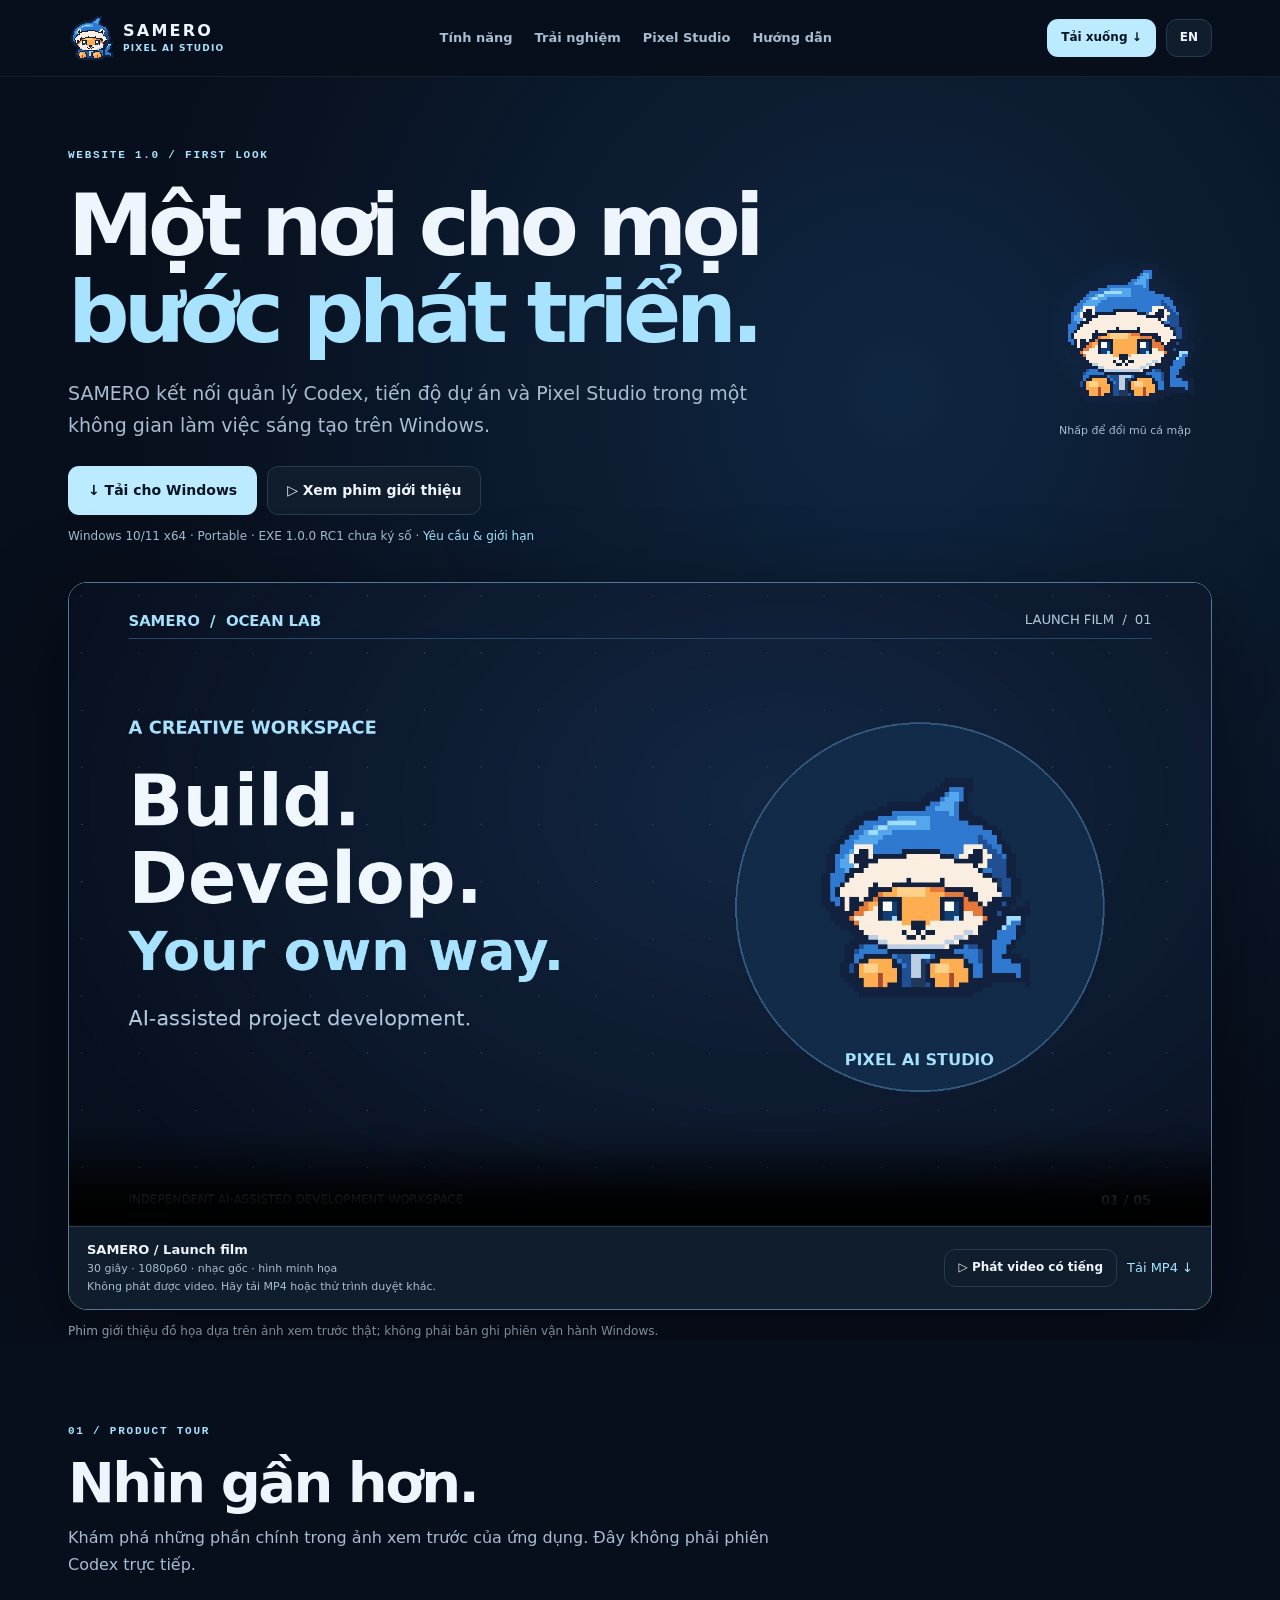
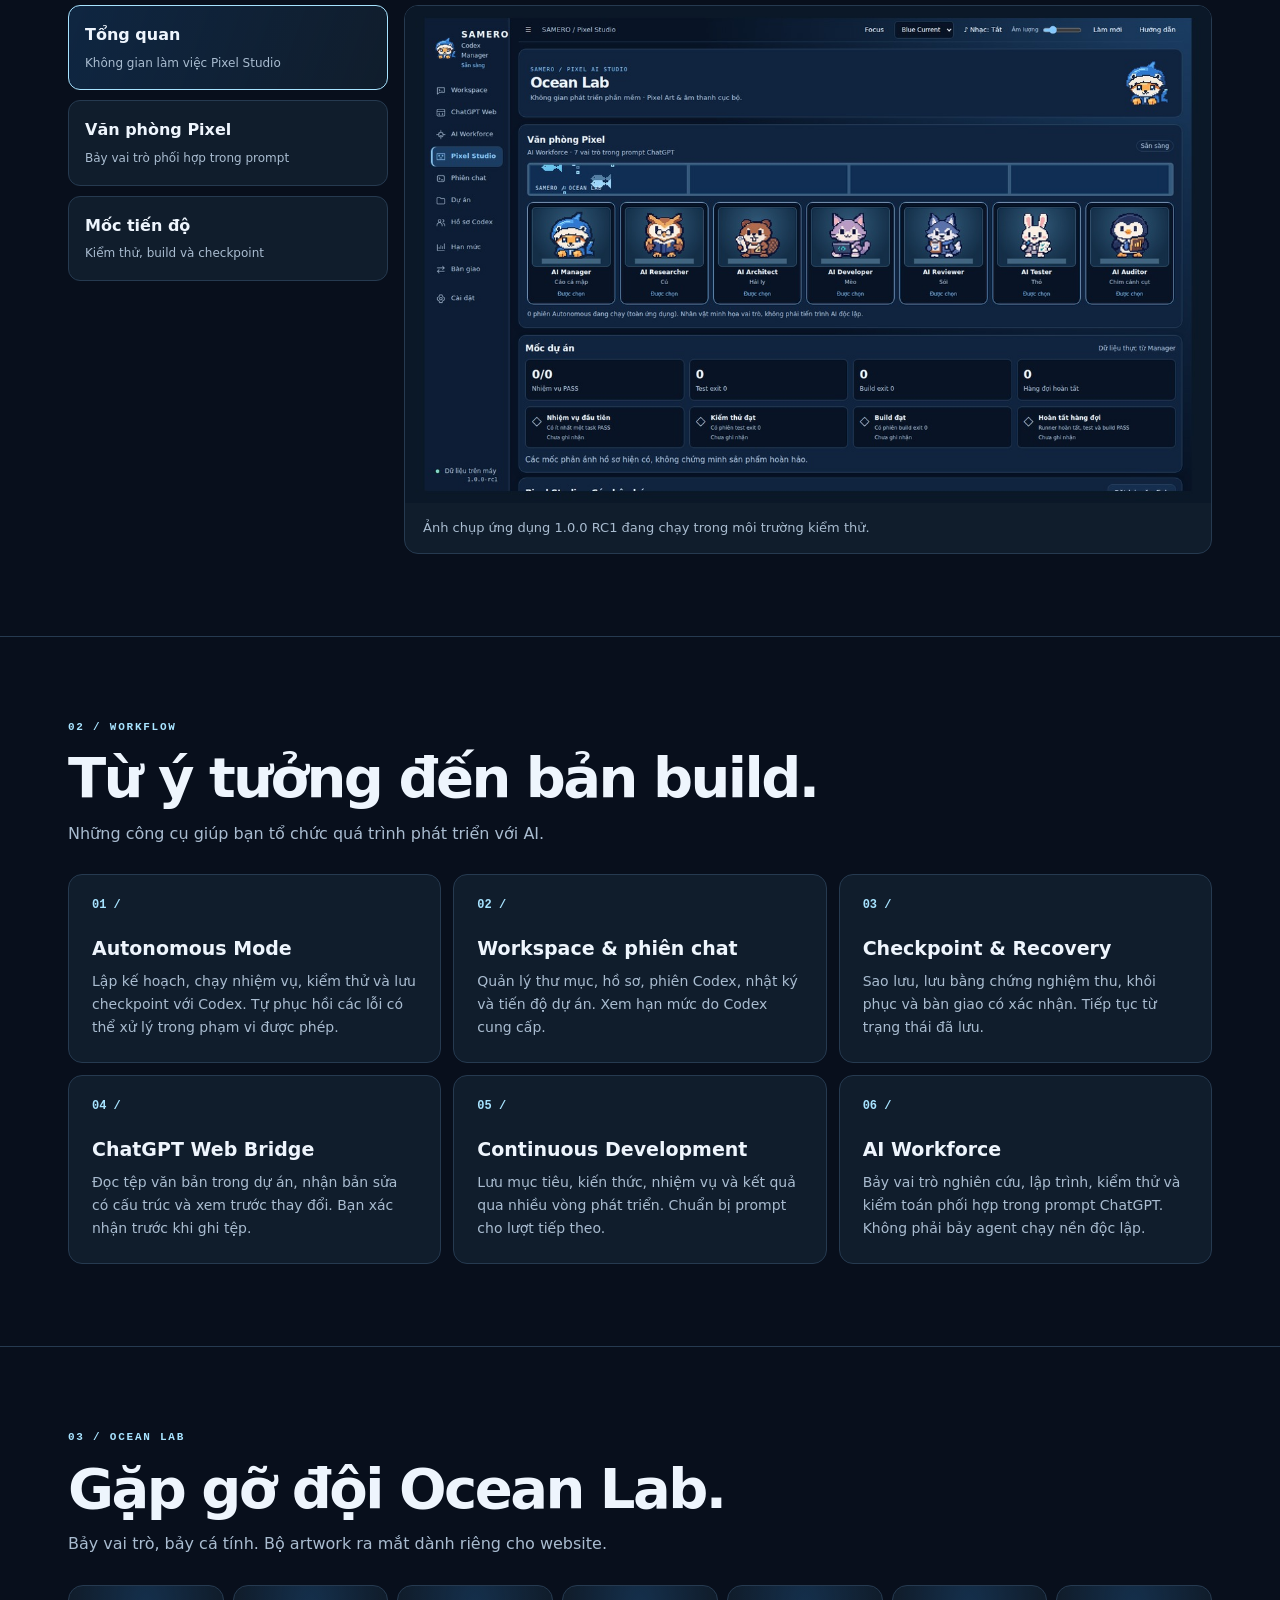
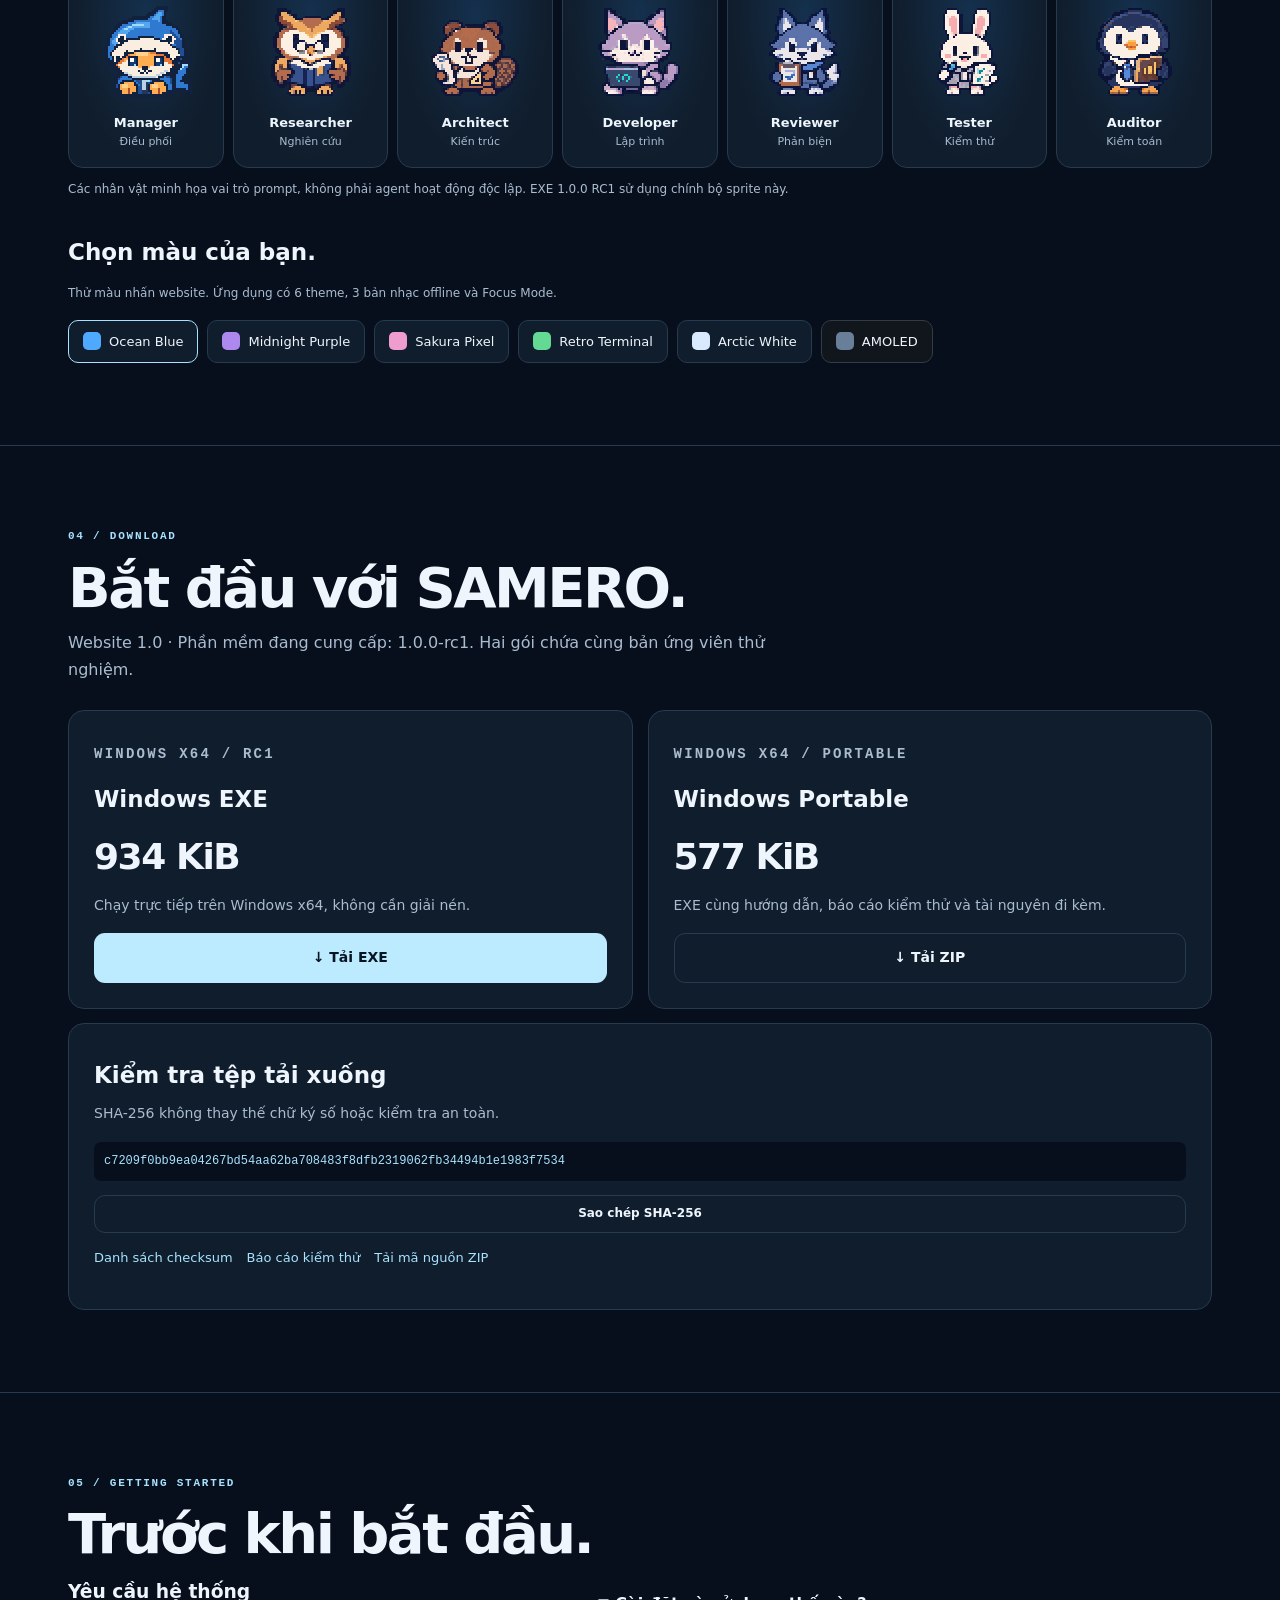
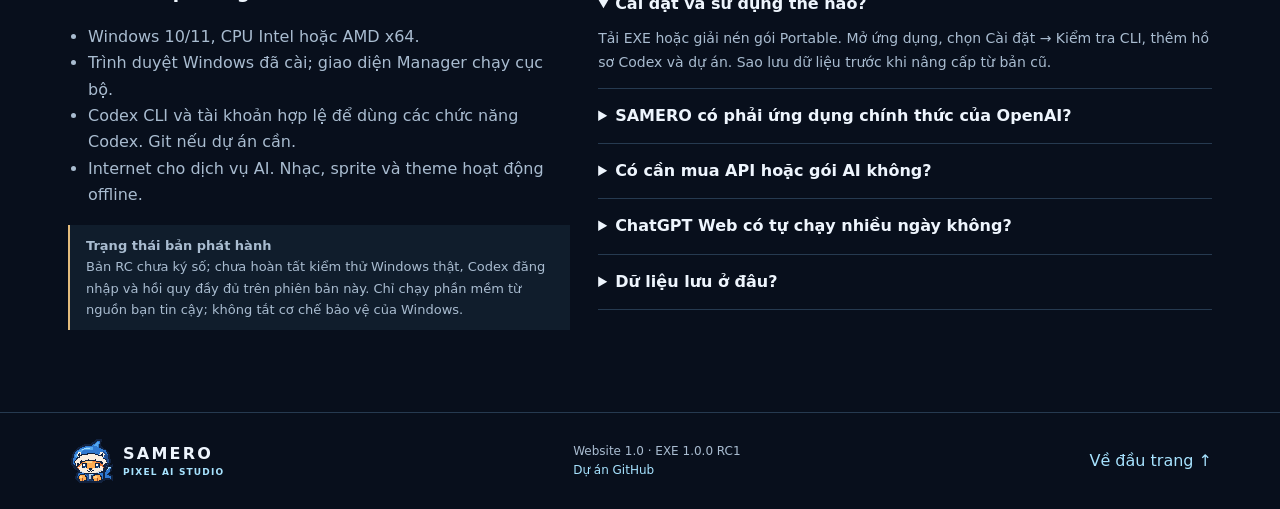
==== index.html @ ec768c24 "Release SAMERO 1.0.0 RC1: matching app, source, mascot artwork and website" ====
<!doctype html>
<html lang="vi"><head><meta charset="utf-8"><meta name="viewport" content="width=device-width, initial-scale=1"><title>SAMERO — Pixel AI Studio | Website 1.0</title><meta name="description" content="SAMERO kết nối quản lý Codex, tiến độ dự án và Pixel Studio trong một không gian làm việc sáng tạo trên Windows."><meta name="theme-color" content="#080f1c"><link rel="icon" type="image/x-icon" sizes="any" href="assets/brand-1.0.ico"><link rel="icon" type="image/png" sizes="48x48" href="assets/brand-1.0-normal.png"><link rel="shortcut icon" href="favicon.ico"><link rel="stylesheet" href="site-1.0.0.css"><link rel="canonical" href="https://rin231126.github.io/samero/"><meta property="og:title" content="SAMERO — Pixel AI Studio"><meta property="og:description" content="SAMERO kết nối quản lý Codex, tiến độ dự án và Pixel Studio trong một không gian làm việc sáng tạo trên Windows."><meta property="og:image" content="https://rin231126.github.io/samero/assets/film-poster-1.0.jpg"><meta property="og:type" content="website"></head>
<body data-theme="ocean" data-copy-success="Đã sao chép." data-copy-fallback="Đã chọn mã. Nhấn Ctrl+C." data-video-error="Không phát được video. Hãy tải MP4 hoặc thử trình duyệt khác."><a class="skip" href="#main">Đến nội dung</a><header class="top"><div class="wrap nav"><a class="brand" href="#top"><img src="assets/brand-1.0-normal.png" width="46" height="46" alt=""><span>SAMERO<small>PIXEL AI STUDIO</small></span></a><nav class="navlinks" aria-label="Điều hướng"><a href="#features">Tính năng</a><a href="#explore">Trải nghiệm</a><a href="#studio">Pixel Studio</a><a href="#faq">Hướng dẫn</a></nav><div class="navright"><a class="btn primary compact" href="#download">Tải xuống ↓</a><a class="btn secondary compact" href="en.html" hreflang="en">EN</a><details class="mobile"><summary>Menu</summary><div><a href="#features">Tính năng</a><a href="#explore">Trải nghiệm</a><a href="#studio">Pixel Studio</a><a href="#faq">Hướng dẫn</a></div></details></div></div></header>
<main id="main"><section class="hero" id="top"><div class="wrap"><div class="hero-grid"><div><p class="eyebrow">WEBSITE 1.0 / FIRST LOOK</p><h1>Một nơi cho mọi<br> <em>bước phát triển.</em></h1><p class="lead">SAMERO kết nối quản lý Codex, tiến độ dự án và Pixel Studio trong một không gian làm việc sáng tạo trên Windows.</p><div class="actions"><a class="btn primary" href="#download">↓ Tải cho Windows</a><a class="btn secondary" id="watch" href="#video">▷ Xem phim giới thiệu</a></div><p class="micro">Windows 10/11 x64 · Portable · EXE 1.0.0 RC1 chưa ký số · <a href="#requirements">Yêu cầu & giới hạn</a></p></div><div class="mascot"><button id="mascot" type="button" aria-pressed="false" aria-label="Nhấp để đổi mũ cá mập"><img id="mascot-img" src="assets/brand-1.0-normal.png" width="144" height="144" alt="SAMERO"></button><small>Nhấp để đổi mũ cá mập</small></div></div>
<div class="film" id="video"><video id="film" controls playsinline preload="metadata" poster="assets/film-poster-1.0.jpg" width="1920" height="1080"><source src="assets/SAMERO-Film-1.0.0-rc1.mp4" type="video/mp4"><track kind="subtitles" srclang="vi" label="Tiếng Việt" src="assets/film-vi-1.0.vtt" default>Trình duyệt không hỗ trợ video.</video><div class="film-bar"><div><strong>SAMERO / Launch film</strong><span>30 giây · 1080p60 · nhạc gốc · hình minh họa</span><span id="video-status" role="status"></span></div><div class="film-actions"><button class="btn secondary compact" id="play" type="button">▷ Phát video có tiếng</button><a download href="assets/SAMERO-Film-1.0.0-rc1.mp4">Tải MP4 ↓</a></div></div></div><p class="micro">Phim giới thiệu đồ họa dựa trên ảnh xem trước thật; không phải bản ghi phiên vận hành Windows.</p></div></section>
<section class="section" id="explore"><div class="wrap"><p class="eyebrow">01 / PRODUCT TOUR</p><h2>Nhìn gần hơn.</h2><p class="intro">Khám phá những phần chính trong ảnh xem trước của ứng dụng. Đây không phải phiên Codex trực tiếp.</p><div class="demo"><div class="tabs" role="group" aria-label="Nhìn gần hơn."><button class="tab" type="button" aria-pressed="true" data-image="assets/demo-1.0-0.jpg" data-caption="Ảnh chụp ứng dụng 1.0.0 RC1 đang chạy trong môi trường kiểm thử."><strong>Tổng quan</strong><span>Không gian làm việc Pixel Studio</span></button><button class="tab" type="button" aria-pressed="false" data-image="assets/demo-1.0-1.jpg" data-caption="Bộ nhân vật thống nhất giữa ứng dụng và website."><strong>Văn phòng Pixel</strong><span>Bảy vai trò phối hợp trong prompt</span></button><button class="tab" type="button" aria-pressed="false" data-image="assets/demo-1.0-2.jpg" data-caption="Dữ liệu môi trường kiểm thử, không phải tiến độ máy của người xem."><strong>Mốc tiến độ</strong><span>Kiểm thử, build và checkpoint</span></button></div><div class="demo-panel"><img id="demo-img" src="assets/demo-1.0-0.jpg" width="1200" height="740" loading="lazy" alt="Ảnh chụp ứng dụng 1.0.0 RC1 đang chạy trong môi trường kiểm thử."><p id="demo-caption" class="caption" aria-live="polite">Ảnh chụp ứng dụng 1.0.0 RC1 đang chạy trong môi trường kiểm thử.</p></div></div></div></section>
<section class="section divider" id="features"><div class="wrap"><p class="eyebrow">02 / WORKFLOW</p><h2>Từ ý tưởng đến bản build.</h2><p class="intro">Những công cụ giúp bạn tổ chức quá trình phát triển với AI.</p><div class="feature-grid"><article class="feature"><span class="number">01 /</span><h3>Autonomous Mode</h3><p>Lập kế hoạch, chạy nhiệm vụ, kiểm thử và lưu checkpoint với Codex. Tự phục hồi các lỗi có thể xử lý trong phạm vi được phép.</p></article>
<article class="feature"><span class="number">02 /</span><h3>Workspace &amp; phiên chat</h3><p>Quản lý thư mục, hồ sơ, phiên Codex, nhật ký và tiến độ dự án. Xem hạn mức do Codex cung cấp.</p></article>
<article class="feature"><span class="number">03 /</span><h3>Checkpoint &amp; Recovery</h3><p>Sao lưu, lưu bằng chứng nghiệm thu, khôi phục và bàn giao có xác nhận. Tiếp tục từ trạng thái đã lưu.</p></article>
<article class="feature"><span class="number">04 /</span><h3>ChatGPT Web Bridge</h3><p>Đọc tệp văn bản trong dự án, nhận bản sửa có cấu trúc và xem trước thay đổi. Bạn xác nhận trước khi ghi tệp.</p></article>
<article class="feature"><span class="number">05 /</span><h3>Continuous Development</h3><p>Lưu mục tiêu, kiến thức, nhiệm vụ và kết quả qua nhiều vòng phát triển. Chuẩn bị prompt cho lượt tiếp theo.</p></article>
<article class="feature"><span class="number">06 /</span><h3>AI Workforce</h3><p>Bảy vai trò nghiên cứu, lập trình, kiểm thử và kiểm toán phối hợp trong prompt ChatGPT. Không phải bảy agent chạy nền độc lập.</p></article></div></div></section>
<section class="section divider" id="studio"><div class="wrap"><p class="eyebrow">03 / OCEAN LAB</p><h2>Gặp gỡ đội Ocean Lab.</h2><p class="intro">Bảy vai trò, bảy cá tính. Bộ artwork ra mắt dành riêng cho website.</p><div class="team"><div class="role"><img src="assets/brand-1.0-normal.png" width="96" height="96" loading="lazy" alt=""><strong>Manager</strong><small>Điều phối</small></div><div class="role"><img src="assets/crew-1.0-owl.png" width="96" height="96" loading="lazy" alt=""><strong>Researcher</strong><small>Nghiên cứu</small></div><div class="role"><img src="assets/crew-1.0-beaver.png" width="96" height="96" loading="lazy" alt=""><strong>Architect</strong><small>Kiến trúc</small></div><div class="role"><img src="assets/crew-1.0-cat.png" width="96" height="96" loading="lazy" alt=""><strong>Developer</strong><small>Lập trình</small></div><div class="role"><img src="assets/crew-1.0-wolf.png" width="96" height="96" loading="lazy" alt=""><strong>Reviewer</strong><small>Phản biện</small></div><div class="role"><img src="assets/crew-1.0-rabbit.png" width="96" height="96" loading="lazy" alt=""><strong>Tester</strong><small>Kiểm thử</small></div><div class="role"><img src="assets/crew-1.0-penguin.png" width="96" height="96" loading="lazy" alt=""><strong>Auditor</strong><small>Kiểm toán</small></div></div><p class="micro">Các nhân vật minh họa vai trò prompt, không phải agent hoạt động độc lập. EXE 1.0.0 RC1 sử dụng chính bộ sprite này.</p><div class="themes-head"><h3>Chọn màu của bạn.</h3><p class="micro">Thử màu nhấn website. Ứng dụng có 6 theme, 3 bản nhạc offline và Focus Mode.</p><div class="theme-row" role="group" aria-label="Chọn màu của bạn."><button type="button" class="theme" aria-pressed="true" data-theme="ocean"><i style="--swatch:#4faaff"></i>Ocean Blue</button><button type="button" class="theme" aria-pressed="false" data-theme="purple"><i style="--swatch:#ad88ef"></i>Midnight Purple</button><button type="button" class="theme" aria-pressed="false" data-theme="sakura"><i style="--swatch:#ef9cce"></i>Sakura Pixel</button><button type="button" class="theme" aria-pressed="false" data-theme="retro"><i style="--swatch:#63d994"></i>Retro Terminal</button><button type="button" class="theme" aria-pressed="false" data-theme="arctic"><i style="--swatch:#d9eaff"></i>Arctic White</button><button type="button" class="theme" aria-pressed="false" data-theme="amoled"><i style="--swatch:#687e99"></i>AMOLED</button></div></div></div></section>
<section class="section divider" id="download"><div class="wrap"><p class="eyebrow">04 / DOWNLOAD</p><h2>Bắt đầu với SAMERO.</h2><p class="intro">Website 1.0 · Phần mềm đang cung cấp: 1.0.0-rc1. Hai gói chứa cùng bản ứng viên thử nghiệm.</p><div class="downloads"><article class="card"><p class="eyebrow">WINDOWS X64 / RC1</p><h3>Windows EXE</h3><div class="size">934 KiB</div><p>Chạy trực tiếp trên Windows x64, không cần giải nén.</p><a class="btn primary" download href="downloads/SAMERO-1.0.0-rc1.exe">↓ Tải EXE</a></article><article class="card"><p class="eyebrow">WINDOWS X64 / PORTABLE</p><h3>Windows Portable</h3><div class="size">577 KiB</div><p>EXE cùng hướng dẫn, báo cáo kiểm thử và tài nguyên đi kèm.</p><a class="btn secondary" download href="downloads/SAMERO-1.0.0-rc1-Portable.zip">↓ Tải ZIP</a></article></div><div class="card hash"><h3>Kiểm tra tệp tải xuống</h3><p>SHA-256 không thay thế chữ ký số hoặc kiểm tra an toàn.</p><code id="hash">c7209f0bb9ea04267bd54aa62ba708483f8dfb2319062fb34494b1e1983f7534</code><div class="hash-links"><button type="button" id="copy" class="btn secondary compact">Sao chép SHA-256</button><a download href="downloads/SHA256SUMS-1.0.0-rc1.txt">Danh sách checksum</a><a download href="downloads/TEST-RESULTS-1.0.0-rc1.txt">Báo cáo kiểm thử</a><a download href="downloads/SAMERO-1.0.0-rc1-Source.zip">Tải mã nguồn ZIP</a></div><p id="copy-result" role="status"></p></div></div></section>
<section class="section divider" id="faq"><div class="wrap"><p class="eyebrow">05 / GETTING STARTED</p><h2>Trước khi bắt đầu.</h2><div class="faqgrid"><div id="requirements"><h3>Yêu cầu hệ thống</h3><ul><li>Windows 10/11, CPU Intel hoặc AMD x64.</li><li>Trình duyệt Windows đã cài; giao diện Manager chạy cục bộ.</li><li>Codex CLI và tài khoản hợp lệ để dùng các chức năng Codex. Git nếu dự án cần.</li><li>Internet cho dịch vụ AI. Nhạc, sprite và theme hoạt động offline.</li></ul><div class="notice"><strong>Trạng thái bản phát hành</strong><p>Bản RC chưa ký số; chưa hoàn tất kiểm thử Windows thật, Codex đăng nhập và hồi quy đầy đủ trên phiên bản này. Chỉ chạy phần mềm từ nguồn bạn tin cậy; không tắt cơ chế bảo vệ của Windows.</p></div></div><div class="faq"><details open=""><summary>Cài đặt và sử dụng thế nào?</summary><p>Tải EXE hoặc giải nén gói Portable. Mở ứng dụng, chọn Cài đặt → Kiểm tra CLI, thêm hồ sơ Codex và dự án. Sao lưu dữ liệu trước khi nâng cấp từ bản cũ.</p></details><details><summary>SAMERO có phải ứng dụng chính thức của OpenAI?</summary><p>Không. SAMERO là công cụ độc lập dành cho việc tổ chức quy trình sử dụng Codex và ChatGPT; không được trình bày là sản phẩm chính thức của OpenAI.</p></details><details><summary>Có cần mua API hoặc gói AI không?</summary><p>SAMERO không cung cấp quyền truy cập AI hoặc hạn mức bổ sung. Các dịch vụ Codex và ChatGPT tuân theo tài khoản, hạn mức và điều khoản của nhà cung cấp.</p></details><details><summary>ChatGPT Web có tự chạy nhiều ngày không?</summary><p>Local Bridge và Continuous Development hỗ trợ bán tự động: gửi prompt, nhận bản sửa, xác nhận và lưu tiến độ. Chưa tự gửi yêu cầu hoặc vận hành nhiều AI độc lập 24/7. Autonomous Mode dùng Codex App Server và phụ thuộc hạn mức, quyền, kết nối cùng kết quả kiểm thử.</p></details><details><summary>Dữ liệu lưu ở đâu?</summary><p>Metadata Manager lưu cục bộ trong %LOCALAPPDATA%\SAMERO Codex Manager. Lịch sử Codex do CLI quản lý. Dịch vụ AI có thể xử lý nội dung được gửi tới nó. Website giới thiệu này không có biểu mẫu đăng nhập hoặc phân tích theo dõi.</p></details></div></div></div></section></main><footer class="footer"><div class="wrap"><a class="brand" href="#top"><img src="assets/brand-1.0-normal.png" width="46" height="46" alt=""><span>SAMERO<small>PIXEL AI STUDIO</small></span></a><p>Website 1.0 · EXE 1.0.0 RC1<br><a href="https://github.com/rin231126/samero">Dự án GitHub</a></p><a href="#top">Về đầu trang ↑</a></div></footer><script src="site-1.0.0.js" defer></script></body></html>
---- site-1.0.0.css ----
:root{color-scheme:dark;--bg:#080f1c;--panel:#101d2c;--line:#263a50;--text:#eef5fd;--muted:#a9bcd0;--accent:#a7e3ff;--glow:#2165a844;--btn:#bceaff;--shadow:#0007}*{box-sizing:border-box}html{scroll-behavior:smooth;scroll-padding-top:88px}body{margin:0;color:var(--text);background:var(--bg);font:16px/1.65 system-ui,-apple-system,"Segoe UI",sans-serif}a{color:var(--accent);text-decoration:none}button{font:inherit;cursor:pointer}button,a,summary{touch-action:manipulation}button:focus-visible,a:focus-visible,summary:focus-visible{outline:3px solid var(--accent);outline-offset:4px}a:hover{text-decoration:underline}h1,h2,h3,p{margin:0}img,video{max-width:100%}img{display:block}.wrap{max-width:1200px;margin:auto;padding:0 28px}.skip{position:fixed;top:-100px;left:10px;padding:10px;background:var(--panel);z-index:100}.skip:focus{top:10px}.top{position:sticky;top:0;z-index:20;border-bottom:1px solid #ffffff12;background:#080f1ced;backdrop-filter:blur(16px)}.nav{display:flex;align-items:center;justify-content:space-between;min-height:76px;gap:16px}.brand{display:flex;align-items:center;gap:9px;font-weight:900;letter-spacing:.14em;line-height:1.1;color:var(--text);flex-shrink:0}.brand img{width:46px;height:46px;image-rendering:pixelated}.brand small{display:block;font-size:9px;letter-spacing:.13em;margin-top:5px;color:var(--accent)}.navlinks{display:flex;gap:22px;align-items:center;font-size:13px;font-weight:650}.navlinks a{color:var(--muted)}.navright{display:flex;align-items:center;gap:10px}.btn{border:1px solid transparent;border-radius:11px;padding:12px 19px;font-size:14px;font-weight:800;display:inline-flex;align-items:center;justify-content:center;gap:8px;transition:transform .22s cubic-bezier(.2,.8,.2,1),background .2s,border-color .2s;color:var(--text);background:var(--panel)}.btn:hover{transform:translateY(-2px);text-decoration:none}.primary{background:var(--btn);color:#071421}.secondary{border-color:var(--line)}.compact{padding:8px 13px;font-size:12px}.mobile{display:none}.hero{position:relative;isolation:isolate;padding:70px 0 0;overflow:hidden}.hero:before{content:"";position:absolute;z-index:-1;inset:0;background:radial-gradient(ellipse at 70% 25%,var(--glow),transparent 60%),linear-gradient(0deg,var(--bg),transparent 30%);pointer-events:none}.hero-grid{display:grid;grid-template-columns:1fr 174px;gap:30px;align-items:center;margin-bottom:36px}.eyebrow{font:700 11px/1.5 ui-monospace,Consolas,monospace;color:var(--accent);letter-spacing:.16em;text-transform:uppercase}.hero h1{font-size:clamp(43px,6.9vw,86px);line-height:1.02;letter-spacing:-.065em;margin:18px 0 20px;max-width:900px}.hero h1 em{font-style:normal;color:var(--accent)}.lead{max-width:680px;color:var(--muted);font-size:clamp(15px,1.6vw,19px);line-height:1.7}.actions{display:flex;flex-wrap:wrap;gap:10px;margin-top:24px}.micro{font-size:12px;color:var(--muted);margin-top:12px}.mascot{display:grid;justify-items:center;gap:9px}.mascot button{width:160px;height:160px;background:radial-gradient(circle,var(--glow),transparent 70%);border:0;padding:8px;border-radius:25px}.mascot img{width:144px;height:144px;image-rendering:pixelated;transition:transform .25s}.mascot button:hover img{transform:translateY(-5px)}.mascot small{font-size:11px;color:var(--muted);text-align:center}.film{border:1px solid #52799b;border-radius:19px;background:#080f1c;overflow:hidden;box-shadow:0 28px 95px var(--shadow);position:relative}.film video{display:block;width:100%;height:auto;aspect-ratio:16/9;background:#080f1c;object-fit:contain}.film-bar{display:flex;align-items:center;justify-content:space-between;gap:15px;padding:12px 18px;border-top:1px solid var(--line);background:var(--panel);font-size:13px}.film-bar span{display:block;color:var(--muted);font-size:11px}.film-actions{display:flex;align-items:center;gap:10px;flex-wrap:wrap}.film-actions button{font-size:12px}.section{padding:82px 0}.section h2{font-size:clamp(31px,4.6vw,56px);line-height:1.1;letter-spacing:-.045em;margin:12px 0}.section .intro{color:var(--muted);max-width:720px;margin-bottom:27px}.divider{border-top:1px solid var(--line)}.demo{display:grid;grid-template-columns:320px minmax(0,1fr);gap:16px}.tabs{display:grid;gap:10px;align-content:start}.tab{text-align:left;border:1px solid var(--line);background:var(--panel);color:var(--text);padding:16px;border-radius:12px;display:grid;gap:5px;transition:border-color .2s,background .2s}.tab[aria-pressed=true]{border-color:var(--accent);background:linear-gradient(110deg,var(--glow),var(--panel))}.tab span{font-size:12px;color:var(--muted)}.demo-panel{border:1px solid var(--line);border-radius:14px;background:var(--panel);overflow:hidden;min-width:0}.demo-panel img{width:100%;height:auto;aspect-ratio:1500/925;object-fit:contain;background:#0a1626}.demo-panel .caption{padding:14px 18px;font-size:13px;color:var(--muted)}.feature-grid{display:grid;grid-template-columns:repeat(3,1fr);gap:12px}.feature{border:1px solid var(--line);background:var(--panel);border-radius:14px;padding:23px;min-width:0;transition:transform .22s,border-color .22s}.feature:hover{transform:translateY(-3px);border-color:var(--accent)}.feature .number{font:700 12px monospace;color:var(--accent);display:block;margin-bottom:24px}.feature h3{font-size:19px;line-height:1.3;margin-bottom:9px}.feature p{font-size:14px;color:var(--muted)}.team{display:grid;grid-template-columns:repeat(7,minmax(0,1fr));gap:9px}.role{display:flex;flex-direction:column;align-items:center;text-align:center;padding:18px 4px 16px;border:1px solid var(--line);background:radial-gradient(ellipse at 50% 15%,var(--glow),transparent 68%),var(--panel);border-radius:15px;min-width:0;transition:transform .25s,border-color .25s}.role img{width:96px;height:96px;image-rendering:pixelated;object-fit:contain;margin-bottom:12px;transition:transform .25s}.role:hover{transform:translateY(-4px);border-color:var(--accent)}.role:hover img{transform:translateY(-4px)}.role strong{font-size:13px}.role small{font-size:11px;color:var(--muted)}.theme-row{display:flex;flex-wrap:wrap;gap:9px;margin-top:16px}.theme{padding:10px 14px;border-radius:10px;border:1px solid var(--line);background:var(--panel);color:var(--text);font-size:13px;display:flex;align-items:center;gap:8px}.theme i{width:18px;height:18px;border-radius:5px;background:var(--swatch)}.theme[aria-pressed=true]{border-color:var(--accent)}.themes-head{margin-top:34px}.themes-head h3{font-size:23px}.downloads{display:grid;grid-template-columns:1fr 1fr;gap:15px}.card{background:var(--panel);border:1px solid var(--line);border-radius:16px;padding:25px;min-width:0}.card h3{font-size:23px;margin:8px 0}.card p{font-size:14px;color:var(--muted);margin:8px 0 16px}.card .btn{width:100%}.card .size{font-size:36px;font-weight:850;letter-spacing:-.04em}.hash{margin-top:14px}.hash code{display:block;overflow-wrap:anywhere;padding:10px;background:var(--bg);border-radius:7px;font:12px/1.6 monospace;color:var(--accent)}.hash-links{display:flex;flex-wrap:wrap;gap:14px;align-items:center;margin-top:14px;font-size:13px}.faqgrid{display:grid;grid-template-columns:.9fr 1.1fr;gap:28px}.faqgrid ul{color:var(--muted);padding-left:20px}.notice{border-left:2px solid #e3bb7c;padding:10px 16px;background:var(--panel);font-size:13px;color:var(--muted)}.faq details{border-bottom:1px solid var(--line);padding:14px 0}.faq summary{font-weight:700;cursor:pointer}.faq p{color:var(--muted);font-size:14px;margin-top:10px}.footer{border-top:1px solid var(--line);padding:25px 0}.footer .wrap{display:flex;align-items:center;justify-content:space-between;gap:14px;flex-wrap:wrap}.footer p{font-size:12px;color:var(--muted)}[data-theme=purple]{--accent:#d6c5ff;--btn:#dccbff;--glow:#7040b944}[data-theme=sakura]{--accent:#ffcbdf;--btn:#ffd6ec;--glow:#b24e8044}[data-theme=retro]{--accent:#a2ffb6;--btn:#bcffd0;--glow:#219e4844}[data-theme=arctic]{--accent:#d3eaff;--btn:#e0f0ff;--glow:#4f9aeb44}[data-theme=amoled]{--bg:#000;--panel:#11151c;--line:#333b46;--glow:#303f6044}@media(max-width:920px){.navlinks{display:none}.mobile{display:block;position:relative;font-size:13px;color:var(--muted)}.mobile summary{cursor:pointer}.mobile div{position:absolute;right:0;top:32px;background:var(--panel);border:1px solid var(--line);border-radius:10px;padding:14px;display:grid;gap:12px;min-width:165px}.team{grid-template-columns:repeat(4,1fr)}.demo{grid-template-columns:1fr}.tabs{grid-template-columns:repeat(3,1fr)}.section{padding:58px 0}.hero{padding-top:47px}}@media(max-width:600px){.wrap{padding:0 17px}.nav{min-height:66px;gap:7px}.brand{font-size:14px;gap:5px}.brand img{width:35px;height:35px}.brand small{font-size:7px}.navright{gap:7px}.compact{padding:7px 9px;font-size:11px}.mobile{font-size:11px}.hero-grid{grid-template-columns:1fr;gap:12px;margin-bottom:24px}.hero h1{font-size:clamp(39px,10vw,59px)}.mascot{display:none}.actions .btn{flex:1;min-width:140px}.film{border-radius:12px}.film-bar{flex-direction:column;align-items:flex-start;padding:12px}.film-actions{width:100%;justify-content:space-between}.feature-grid,.downloads,.faqgrid{grid-template-columns:1fr}.tabs{grid-template-columns:1fr}.tab{padding:10px 13px}.team{grid-template-columns:repeat(3,1fr)}.role img{width:76px;height:76px}.role strong{font-size:12px}.role small{font-size:10px}.section{padding:48px 0}.card{padding:18px}}@media(prefers-reduced-motion:reduce){html{scroll-behavior:auto}*,*::before,*::after{animation:none!important;transition:none!important}}

@media(max-width:600px){.mascot{display:flex;justify-content:flex-start;align-items:center;gap:10px}.mascot button{width:72px;height:72px;padding:4px}.mascot img{width:64px;height:64px}.mascot small{text-align:left}.hero-grid{gap:10px}}
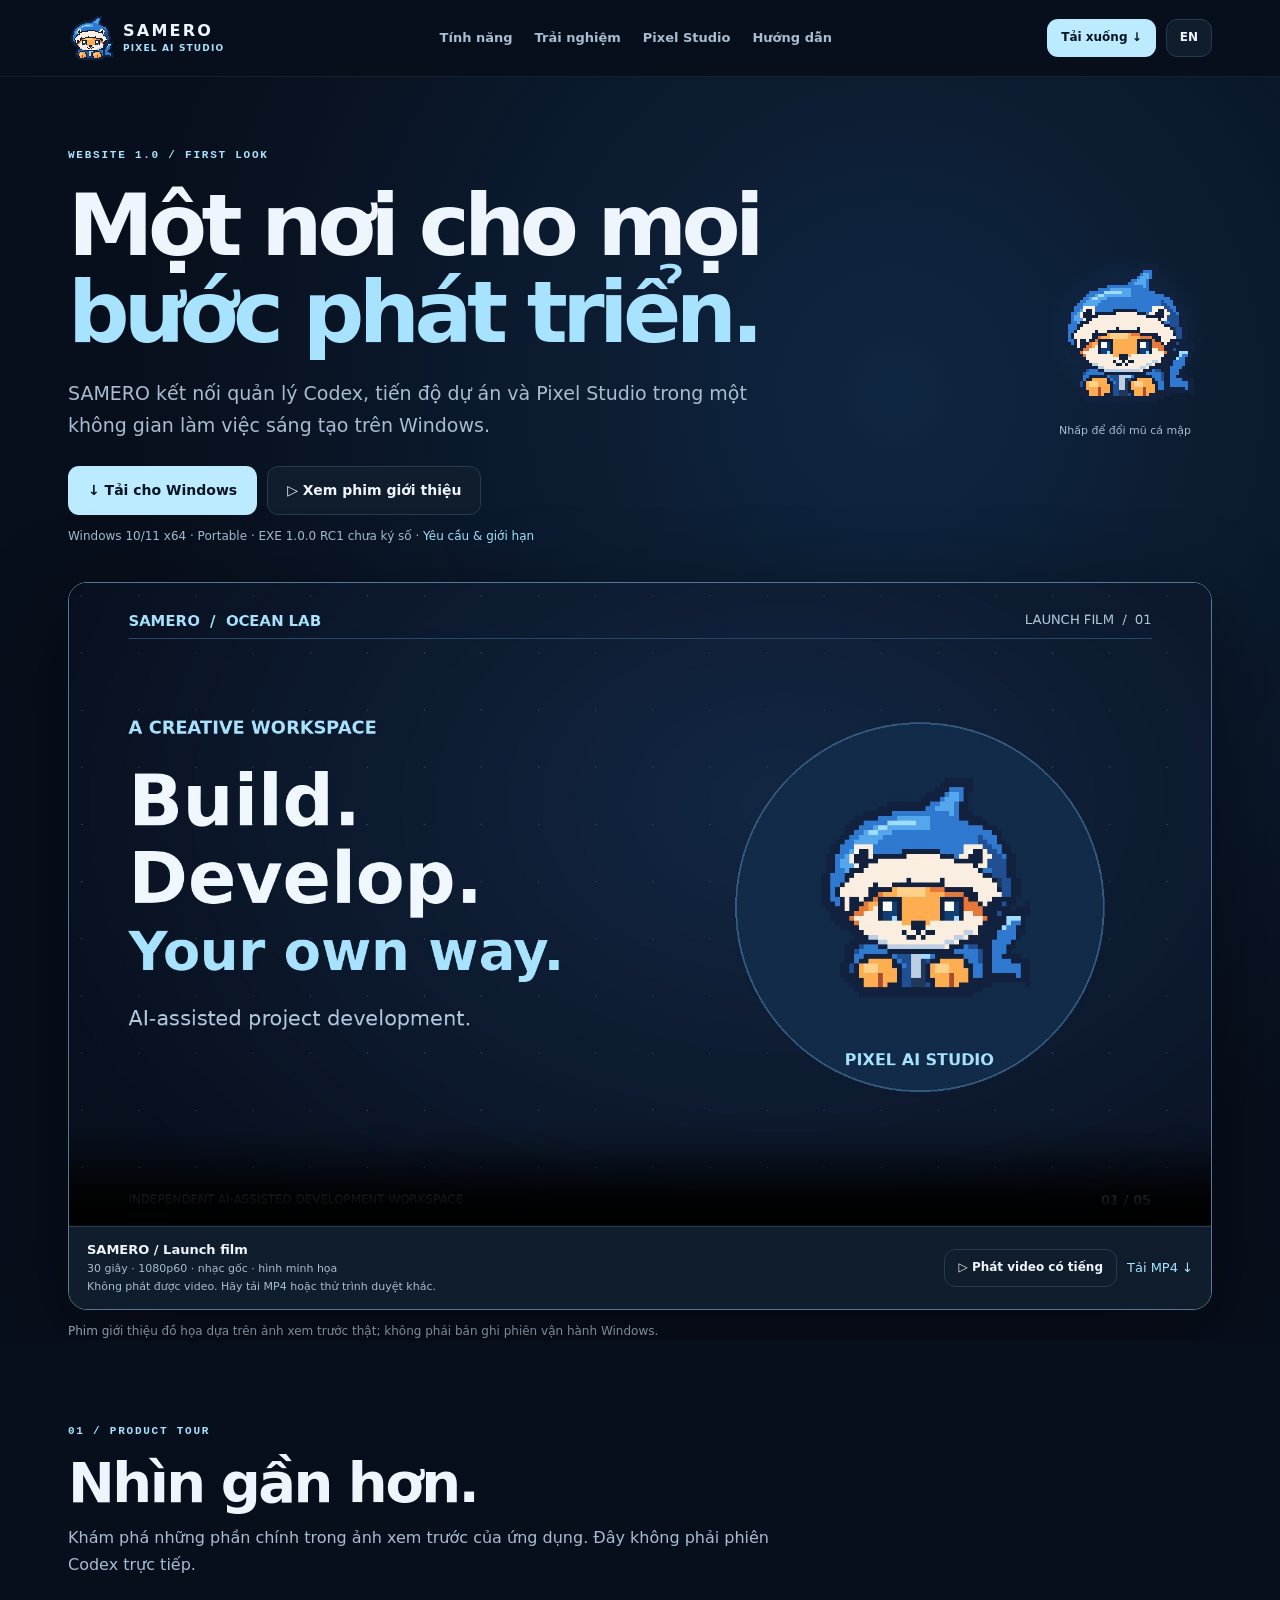
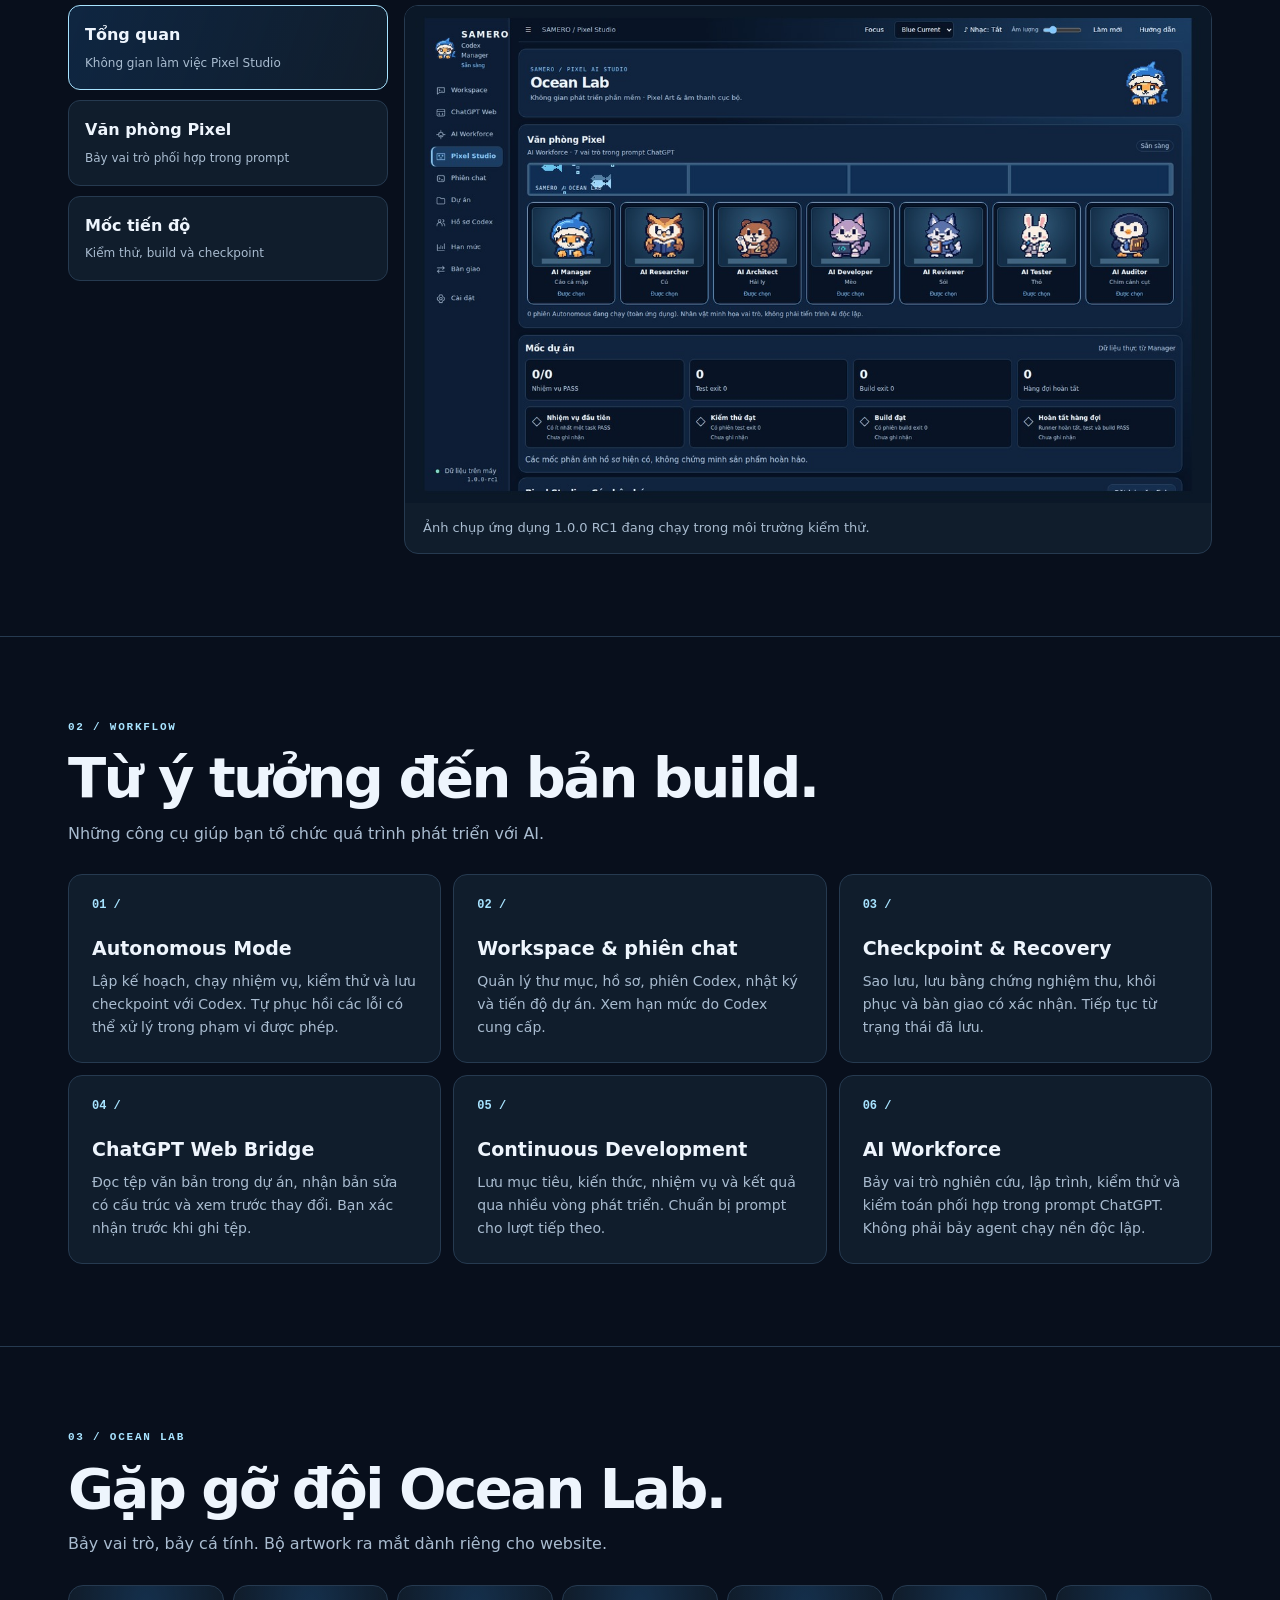
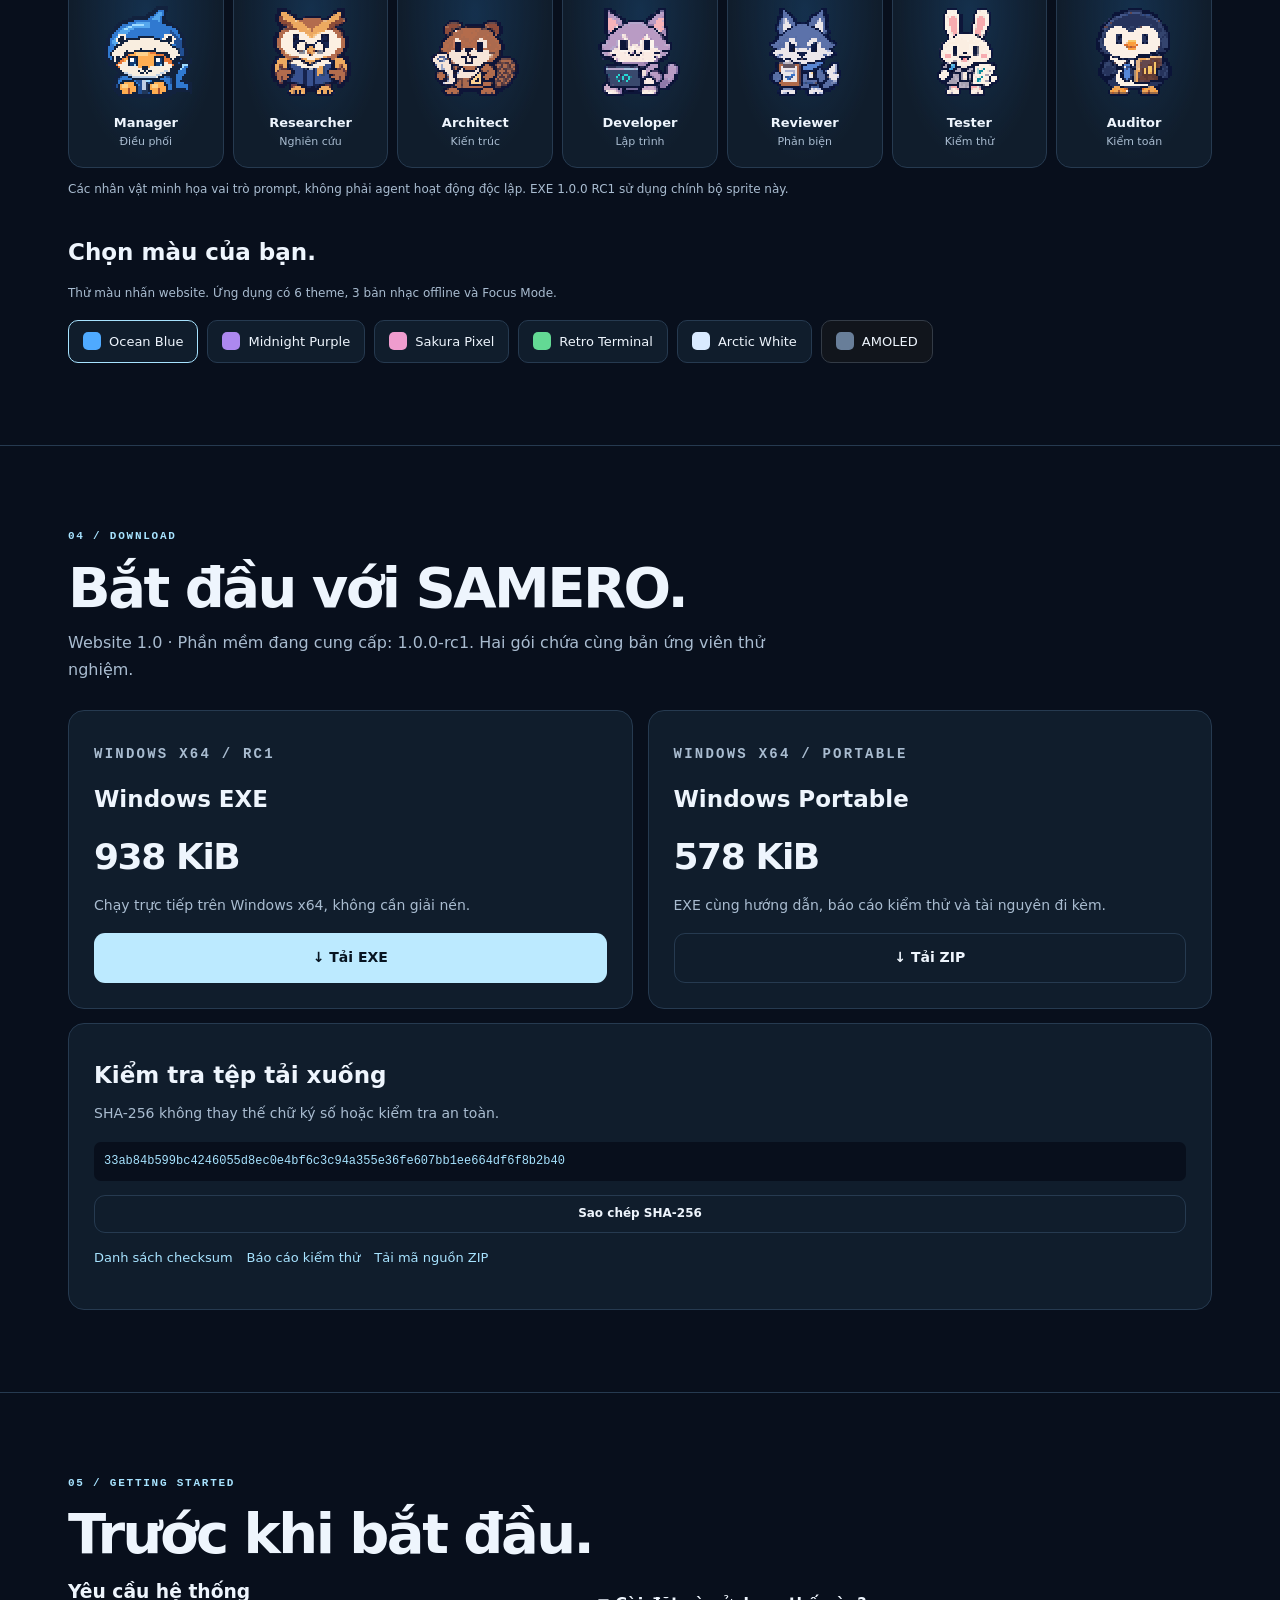
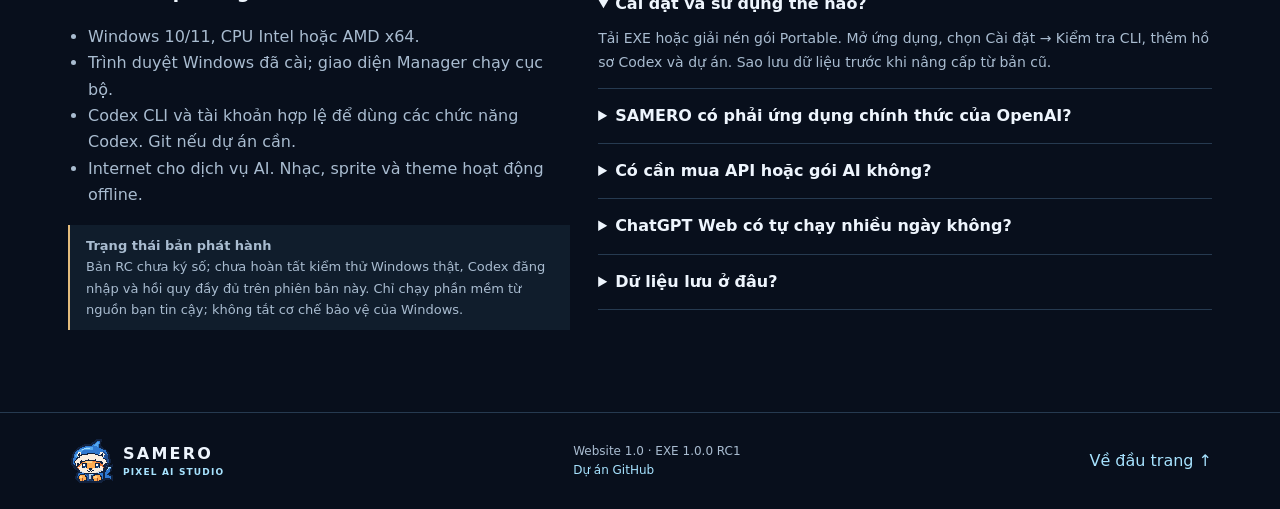
==== commit aa7a9192: "Release SAMERO 1.0.0 RC1: matching app, source, mascot artwork and website" ====
--- a/index.html
+++ b/index.html
@@ -11,5 +11,5 @@
 <article class="feature"><span class="number">05 /</span><h3>Continuous Development</h3><p>Lưu mục tiêu, kiến thức, nhiệm vụ và kết quả qua nhiều vòng phát triển. Chuẩn bị prompt cho lượt tiếp theo.</p></article>
 <article class="feature"><span class="number">06 /</span><h3>AI Workforce</h3><p>Bảy vai trò nghiên cứu, lập trình, kiểm thử và kiểm toán phối hợp trong prompt ChatGPT. Không phải bảy agent chạy nền độc lập.</p></article></div></div></section>
 <section class="section divider" id="studio"><div class="wrap"><p class="eyebrow">03 / OCEAN LAB</p><h2>Gặp gỡ đội Ocean Lab.</h2><p class="intro">Bảy vai trò, bảy cá tính. Bộ artwork ra mắt dành riêng cho website.</p><div class="team"><div class="role"><img src="assets/brand-1.0-normal.png" width="96" height="96" loading="lazy" alt=""><strong>Manager</strong><small>Điều phối</small></div><div class="role"><img src="assets/crew-1.0-owl.png" width="96" height="96" loading="lazy" alt=""><strong>Researcher</strong><small>Nghiên cứu</small></div><div class="role"><img src="assets/crew-1.0-beaver.png" width="96" height="96" loading="lazy" alt=""><strong>Architect</strong><small>Kiến trúc</small></div><div class="role"><img src="assets/crew-1.0-cat.png" width="96" height="96" loading="lazy" alt=""><strong>Developer</strong><small>Lập trình</small></div><div class="role"><img src="assets/crew-1.0-wolf.png" width="96" height="96" loading="lazy" alt=""><strong>Reviewer</strong><small>Phản biện</small></div><div class="role"><img src="assets/crew-1.0-rabbit.png" width="96" height="96" loading="lazy" alt=""><strong>Tester</strong><small>Kiểm thử</small></div><div class="role"><img src="assets/crew-1.0-penguin.png" width="96" height="96" loading="lazy" alt=""><strong>Auditor</strong><small>Kiểm toán</small></div></div><p class="micro">Các nhân vật minh họa vai trò prompt, không phải agent hoạt động độc lập. EXE 1.0.0 RC1 sử dụng chính bộ sprite này.</p><div class="themes-head"><h3>Chọn màu của bạn.</h3><p class="micro">Thử màu nhấn website. Ứng dụng có 6 theme, 3 bản nhạc offline và Focus Mode.</p><div class="theme-row" role="group" aria-label="Chọn màu của bạn."><button type="button" class="theme" aria-pressed="true" data-theme="ocean"><i style="--swatch:#4faaff"></i>Ocean Blue</button><button type="button" class="theme" aria-pressed="false" data-theme="purple"><i style="--swatch:#ad88ef"></i>Midnight Purple</button><button type="button" class="theme" aria-pressed="false" data-theme="sakura"><i style="--swatch:#ef9cce"></i>Sakura Pixel</button><button type="button" class="theme" aria-pressed="false" data-theme="retro"><i style="--swatch:#63d994"></i>Retro Terminal</button><button type="button" class="theme" aria-pressed="false" data-theme="arctic"><i style="--swatch:#d9eaff"></i>Arctic White</button><button type="button" class="theme" aria-pressed="false" data-theme="amoled"><i style="--swatch:#687e99"></i>AMOLED</button></div></div></div></section>
-<section class="section divider" id="download"><div class="wrap"><p class="eyebrow">04 / DOWNLOAD</p><h2>Bắt đầu với SAMERO.</h2><p class="intro">Website 1.0 · Phần mềm đang cung cấp: 1.0.0-rc1. Hai gói chứa cùng bản ứng viên thử nghiệm.</p><div class="downloads"><article class="card"><p class="eyebrow">WINDOWS X64 / RC1</p><h3>Windows EXE</h3><div class="size">934 KiB</div><p>Chạy trực tiếp trên Windows x64, không cần giải nén.</p><a class="btn primary" download href="downloads/SAMERO-1.0.0-rc1.exe">↓ Tải EXE</a></article><article class="card"><p class="eyebrow">WINDOWS X64 / PORTABLE</p><h3>Windows Portable</h3><div class="size">577 KiB</div><p>EXE cùng hướng dẫn, báo cáo kiểm thử và tài nguyên đi kèm.</p><a class="btn secondary" download href="downloads/SAMERO-1.0.0-rc1-Portable.zip">↓ Tải ZIP</a></article></div><div class="card hash"><h3>Kiểm tra tệp tải xuống</h3><p>SHA-256 không thay thế chữ ký số hoặc kiểm tra an toàn.</p><code id="hash">c7209f0bb9ea04267bd54aa62ba708483f8dfb2319062fb34494b1e1983f7534</code><div class="hash-links"><button type="button" id="copy" class="btn secondary compact">Sao chép SHA-256</button><a download href="downloads/SHA256SUMS-1.0.0-rc1.txt">Danh sách checksum</a><a download href="downloads/TEST-RESULTS-1.0.0-rc1.txt">Báo cáo kiểm thử</a><a download href="downloads/SAMERO-1.0.0-rc1-Source.zip">Tải mã nguồn ZIP</a></div><p id="copy-result" role="status"></p></div></div></section>
+<section class="section divider" id="download"><div class="wrap"><p class="eyebrow">04 / DOWNLOAD</p><h2>Bắt đầu với SAMERO.</h2><p class="intro">Website 1.0 · Phần mềm đang cung cấp: 1.0.0-rc1. Hai gói chứa cùng bản ứng viên thử nghiệm.</p><div class="downloads"><article class="card"><p class="eyebrow">WINDOWS X64 / RC1</p><h3>Windows EXE</h3><div class="size">938 KiB</div><p>Chạy trực tiếp trên Windows x64, không cần giải nén.</p><a class="btn primary" download href="downloads/SAMERO-1.0.0-rc1.exe">↓ Tải EXE</a></article><article class="card"><p class="eyebrow">WINDOWS X64 / PORTABLE</p><h3>Windows Portable</h3><div class="size">578 KiB</div><p>EXE cùng hướng dẫn, báo cáo kiểm thử và tài nguyên đi kèm.</p><a class="btn secondary" download href="downloads/SAMERO-1.0.0-rc1-Portable.zip">↓ Tải ZIP</a></article></div><div class="card hash"><h3>Kiểm tra tệp tải xuống</h3><p>SHA-256 không thay thế chữ ký số hoặc kiểm tra an toàn.</p><code id="hash">33ab84b599bc4246055d8ec0e4bf6c3c94a355e36fe607bb1ee664df6f8b2b40</code><div class="hash-links"><button type="button" id="copy" class="btn secondary compact">Sao chép SHA-256</button><a download href="downloads/SHA256SUMS-1.0.0-rc1.txt">Danh sách checksum</a><a download href="downloads/TEST-RESULTS-1.0.0-rc1.txt">Báo cáo kiểm thử</a><a download href="downloads/SAMERO-1.0.0-rc1-Source.zip">Tải mã nguồn ZIP</a></div><p id="copy-result" role="status"></p></div></div></section>
 <section class="section divider" id="faq"><div class="wrap"><p class="eyebrow">05 / GETTING STARTED</p><h2>Trước khi bắt đầu.</h2><div class="faqgrid"><div id="requirements"><h3>Yêu cầu hệ thống</h3><ul><li>Windows 10/11, CPU Intel hoặc AMD x64.</li><li>Trình duyệt Windows đã cài; giao diện Manager chạy cục bộ.</li><li>Codex CLI và tài khoản hợp lệ để dùng các chức năng Codex. Git nếu dự án cần.</li><li>Internet cho dịch vụ AI. Nhạc, sprite và theme hoạt động offline.</li></ul><div class="notice"><strong>Trạng thái bản phát hành</strong><p>Bản RC chưa ký số; chưa hoàn tất kiểm thử Windows thật, Codex đăng nhập và hồi quy đầy đủ trên phiên bản này. Chỉ chạy phần mềm từ nguồn bạn tin cậy; không tắt cơ chế bảo vệ của Windows.</p></div></div><div class="faq"><details open=""><summary>Cài đặt và sử dụng thế nào?</summary><p>Tải EXE hoặc giải nén gói Portable. Mở ứng dụng, chọn Cài đặt → Kiểm tra CLI, thêm hồ sơ Codex và dự án. Sao lưu dữ liệu trước khi nâng cấp từ bản cũ.</p></details><details><summary>SAMERO có phải ứng dụng chính thức của OpenAI?</summary><p>Không. SAMERO là công cụ độc lập dành cho việc tổ chức quy trình sử dụng Codex và ChatGPT; không được trình bày là sản phẩm chính thức của OpenAI.</p></details><details><summary>Có cần mua API hoặc gói AI không?</summary><p>SAMERO không cung cấp quyền truy cập AI hoặc hạn mức bổ sung. Các dịch vụ Codex và ChatGPT tuân theo tài khoản, hạn mức và điều khoản của nhà cung cấp.</p></details><details><summary>ChatGPT Web có tự chạy nhiều ngày không?</summary><p>Local Bridge và Continuous Development hỗ trợ bán tự động: gửi prompt, nhận bản sửa, xác nhận và lưu tiến độ. Chưa tự gửi yêu cầu hoặc vận hành nhiều AI độc lập 24/7. Autonomous Mode dùng Codex App Server và phụ thuộc hạn mức, quyền, kết nối cùng kết quả kiểm thử.</p></details><details><summary>Dữ liệu lưu ở đâu?</summary><p>Metadata Manager lưu cục bộ trong %LOCALAPPDATA%\SAMERO Codex Manager. Lịch sử Codex do CLI quản lý. Dịch vụ AI có thể xử lý nội dung được gửi tới nó. Website giới thiệu này không có biểu mẫu đăng nhập hoặc phân tích theo dõi.</p></details></div></div></div></section></main><footer class="footer"><div class="wrap"><a class="brand" href="#top"><img src="assets/brand-1.0-normal.png" width="46" height="46" alt=""><span>SAMERO<small>PIXEL AI STUDIO</small></span></a><p>Website 1.0 · EXE 1.0.0 RC1<br><a href="https://github.com/rin231126/samero">Dự án GitHub</a></p><a href="#top">Về đầu trang ↑</a></div></footer><script src="site-1.0.0.js" defer></script></body></html>
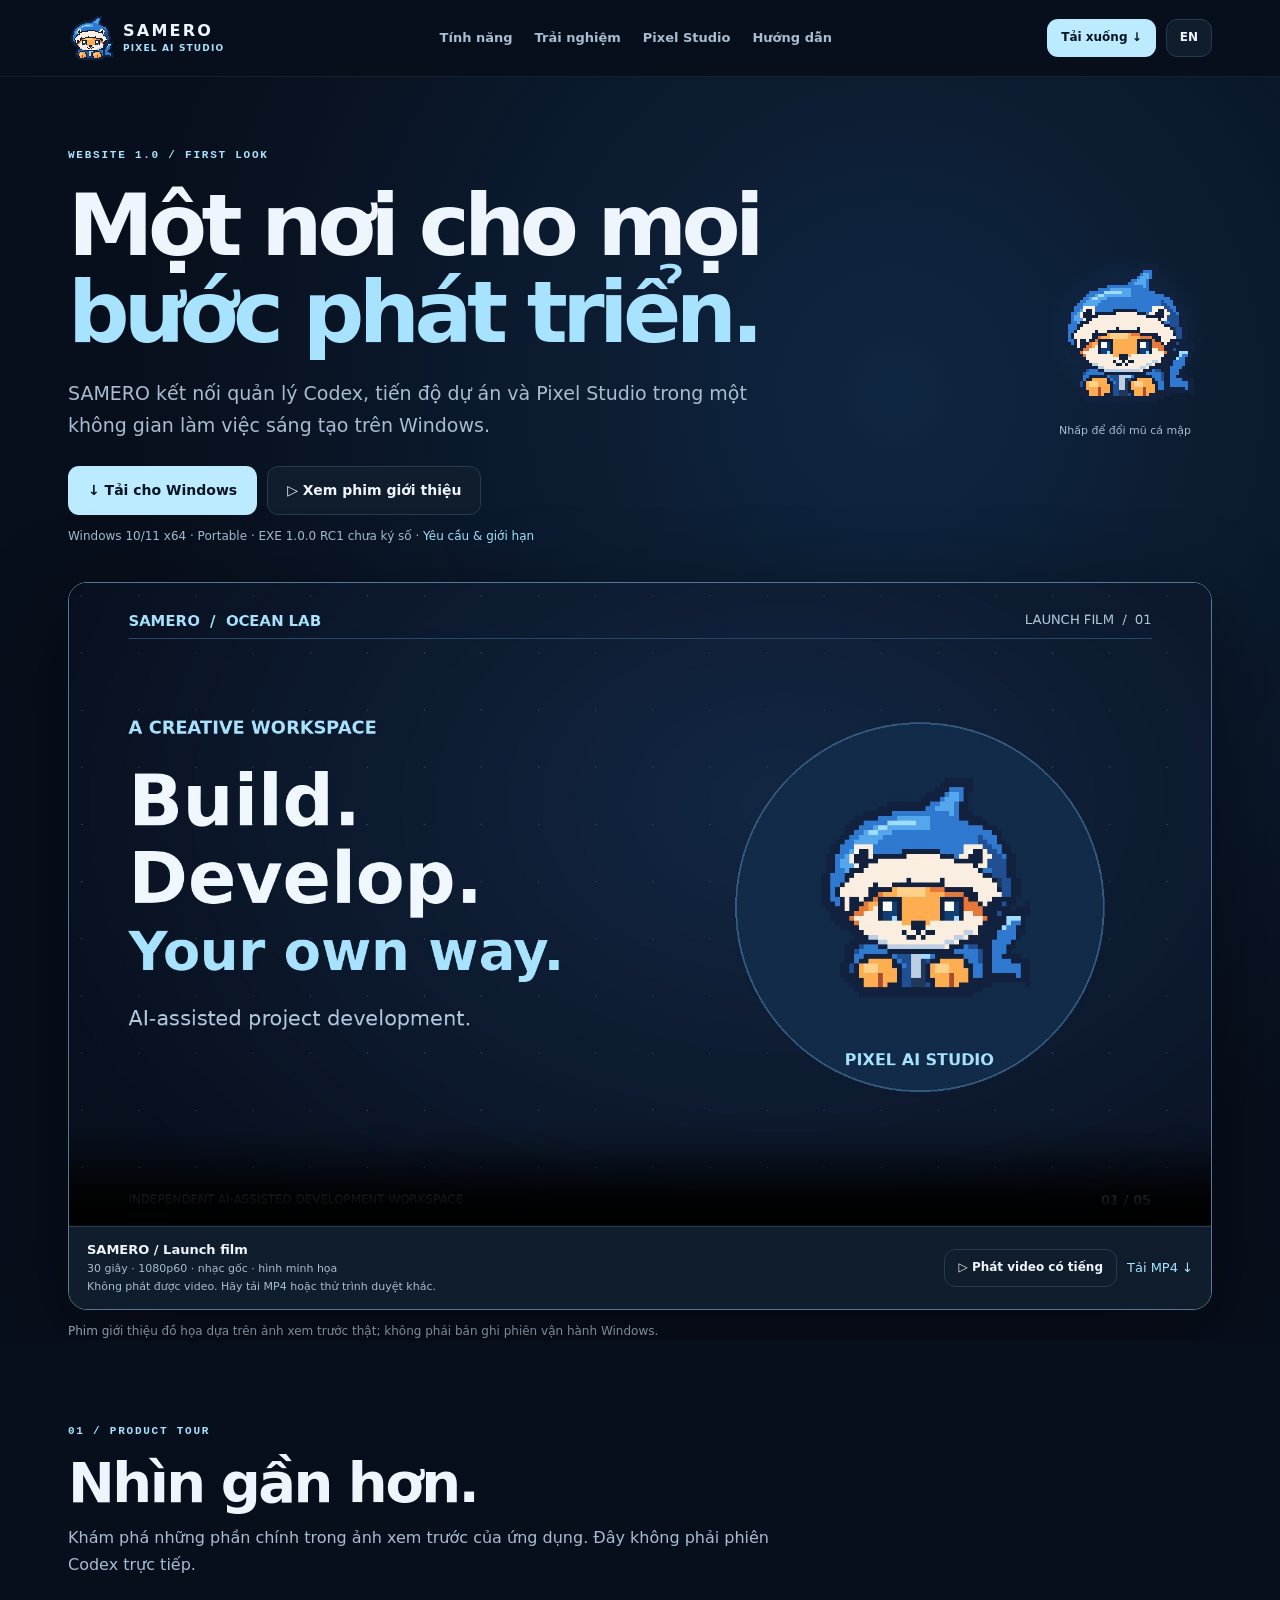
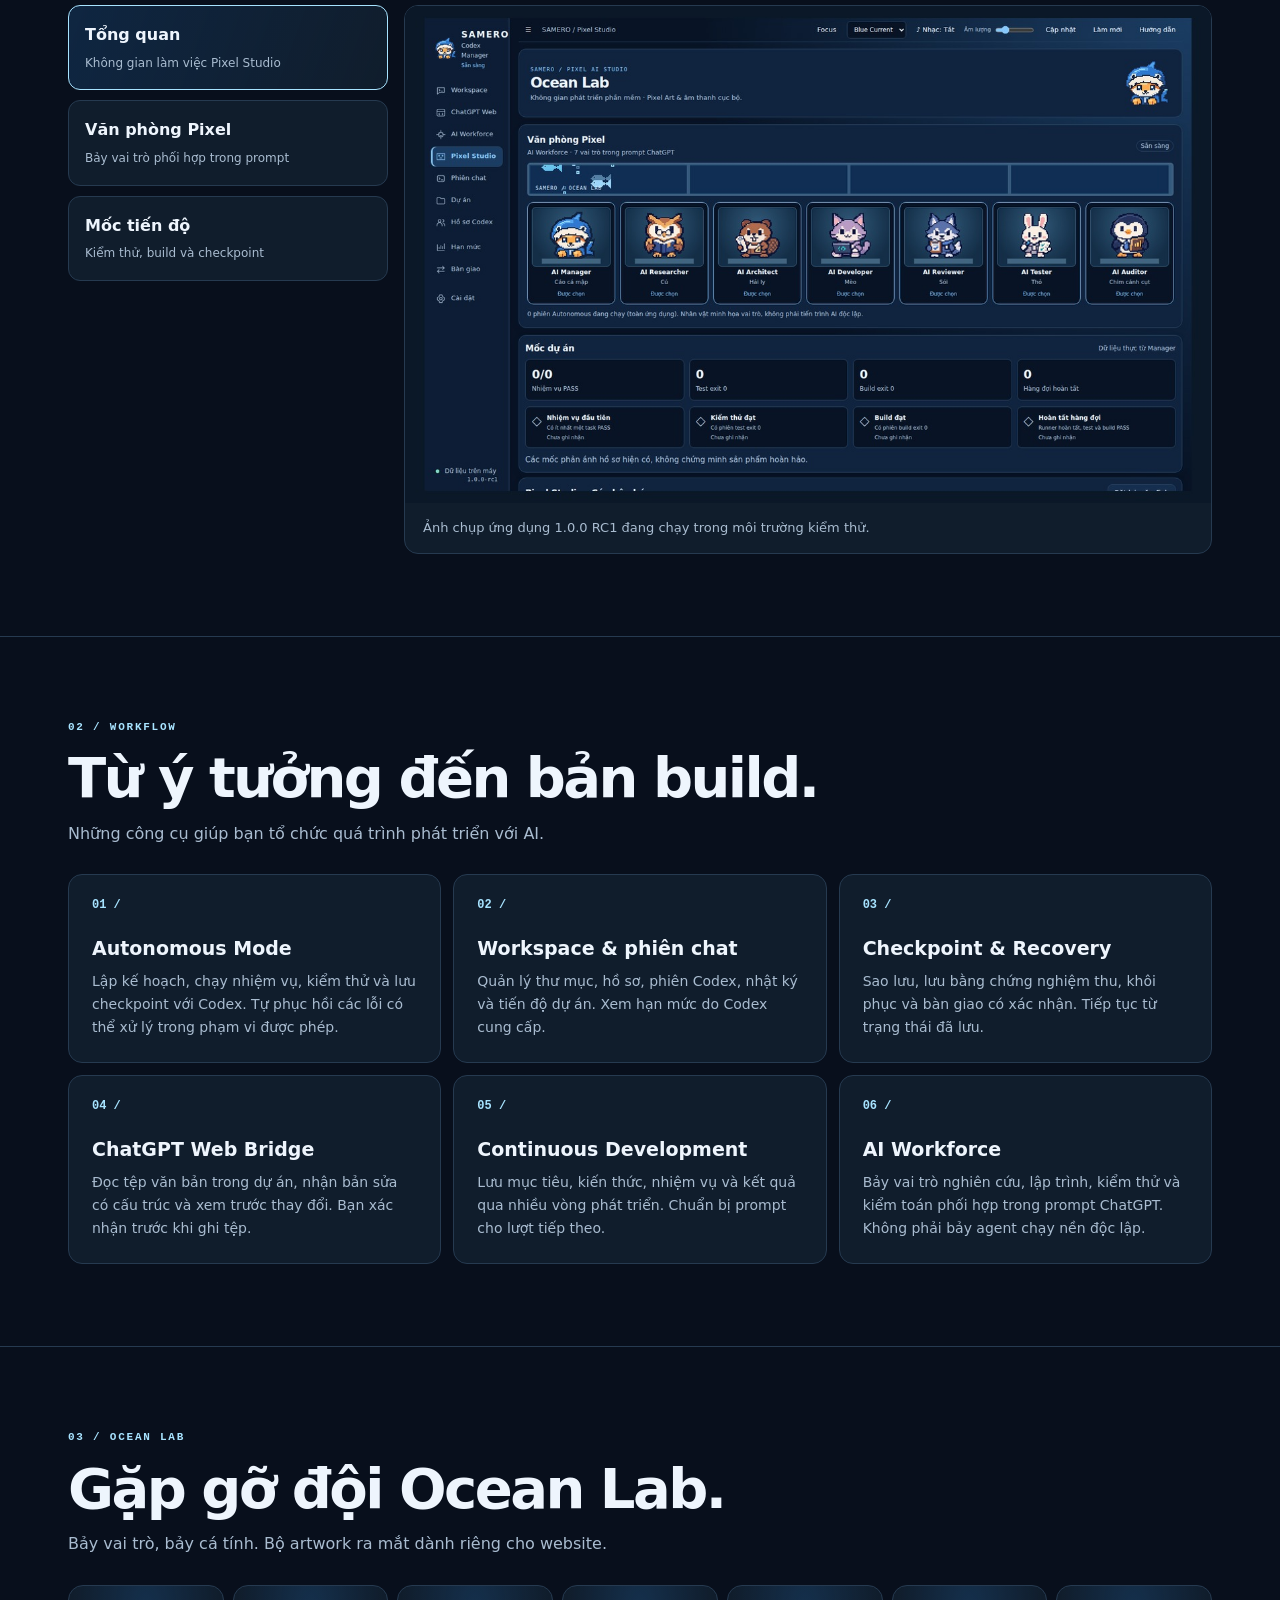
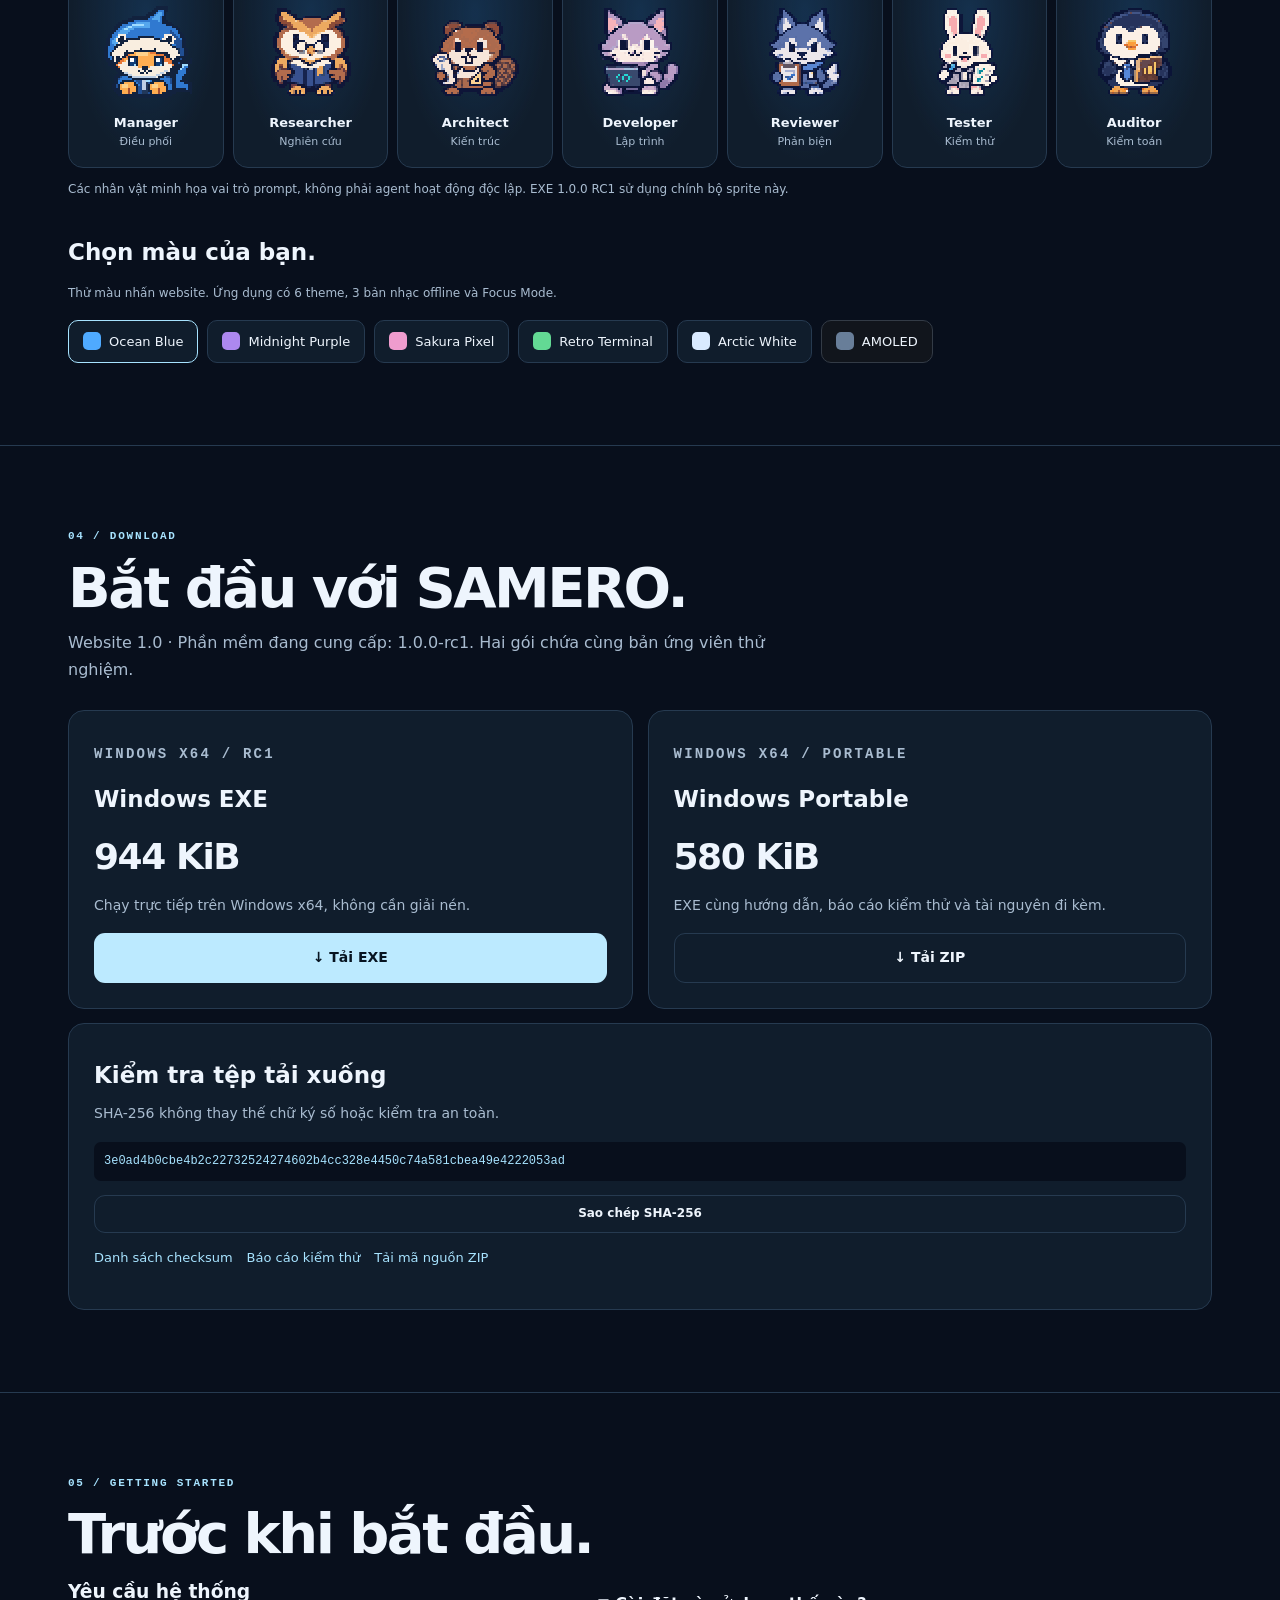
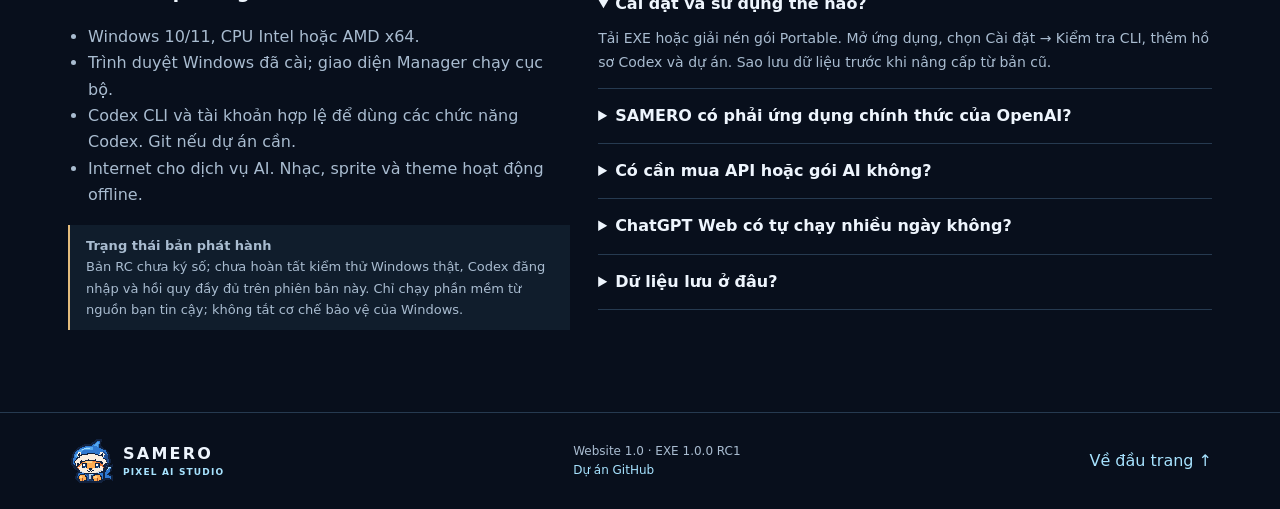
==== commit b6aca37a: "Release SAMERO 1.0.0 RC1: matching app, source, mascot artwork and website" ====
--- a/index.html
+++ b/index.html
@@ -11,5 +11,5 @@
 <article class="feature"><span class="number">05 /</span><h3>Continuous Development</h3><p>Lưu mục tiêu, kiến thức, nhiệm vụ và kết quả qua nhiều vòng phát triển. Chuẩn bị prompt cho lượt tiếp theo.</p></article>
 <article class="feature"><span class="number">06 /</span><h3>AI Workforce</h3><p>Bảy vai trò nghiên cứu, lập trình, kiểm thử và kiểm toán phối hợp trong prompt ChatGPT. Không phải bảy agent chạy nền độc lập.</p></article></div></div></section>
 <section class="section divider" id="studio"><div class="wrap"><p class="eyebrow">03 / OCEAN LAB</p><h2>Gặp gỡ đội Ocean Lab.</h2><p class="intro">Bảy vai trò, bảy cá tính. Bộ artwork ra mắt dành riêng cho website.</p><div class="team"><div class="role"><img src="assets/brand-1.0-normal.png" width="96" height="96" loading="lazy" alt=""><strong>Manager</strong><small>Điều phối</small></div><div class="role"><img src="assets/crew-1.0-owl.png" width="96" height="96" loading="lazy" alt=""><strong>Researcher</strong><small>Nghiên cứu</small></div><div class="role"><img src="assets/crew-1.0-beaver.png" width="96" height="96" loading="lazy" alt=""><strong>Architect</strong><small>Kiến trúc</small></div><div class="role"><img src="assets/crew-1.0-cat.png" width="96" height="96" loading="lazy" alt=""><strong>Developer</strong><small>Lập trình</small></div><div class="role"><img src="assets/crew-1.0-wolf.png" width="96" height="96" loading="lazy" alt=""><strong>Reviewer</strong><small>Phản biện</small></div><div class="role"><img src="assets/crew-1.0-rabbit.png" width="96" height="96" loading="lazy" alt=""><strong>Tester</strong><small>Kiểm thử</small></div><div class="role"><img src="assets/crew-1.0-penguin.png" width="96" height="96" loading="lazy" alt=""><strong>Auditor</strong><small>Kiểm toán</small></div></div><p class="micro">Các nhân vật minh họa vai trò prompt, không phải agent hoạt động độc lập. EXE 1.0.0 RC1 sử dụng chính bộ sprite này.</p><div class="themes-head"><h3>Chọn màu của bạn.</h3><p class="micro">Thử màu nhấn website. Ứng dụng có 6 theme, 3 bản nhạc offline và Focus Mode.</p><div class="theme-row" role="group" aria-label="Chọn màu của bạn."><button type="button" class="theme" aria-pressed="true" data-theme="ocean"><i style="--swatch:#4faaff"></i>Ocean Blue</button><button type="button" class="theme" aria-pressed="false" data-theme="purple"><i style="--swatch:#ad88ef"></i>Midnight Purple</button><button type="button" class="theme" aria-pressed="false" data-theme="sakura"><i style="--swatch:#ef9cce"></i>Sakura Pixel</button><button type="button" class="theme" aria-pressed="false" data-theme="retro"><i style="--swatch:#63d994"></i>Retro Terminal</button><button type="button" class="theme" aria-pressed="false" data-theme="arctic"><i style="--swatch:#d9eaff"></i>Arctic White</button><button type="button" class="theme" aria-pressed="false" data-theme="amoled"><i style="--swatch:#687e99"></i>AMOLED</button></div></div></div></section>
-<section class="section divider" id="download"><div class="wrap"><p class="eyebrow">04 / DOWNLOAD</p><h2>Bắt đầu với SAMERO.</h2><p class="intro">Website 1.0 · Phần mềm đang cung cấp: 1.0.0-rc1. Hai gói chứa cùng bản ứng viên thử nghiệm.</p><div class="downloads"><article class="card"><p class="eyebrow">WINDOWS X64 / RC1</p><h3>Windows EXE</h3><div class="size">938 KiB</div><p>Chạy trực tiếp trên Windows x64, không cần giải nén.</p><a class="btn primary" download href="downloads/SAMERO-1.0.0-rc1.exe">↓ Tải EXE</a></article><article class="card"><p class="eyebrow">WINDOWS X64 / PORTABLE</p><h3>Windows Portable</h3><div class="size">578 KiB</div><p>EXE cùng hướng dẫn, báo cáo kiểm thử và tài nguyên đi kèm.</p><a class="btn secondary" download href="downloads/SAMERO-1.0.0-rc1-Portable.zip">↓ Tải ZIP</a></article></div><div class="card hash"><h3>Kiểm tra tệp tải xuống</h3><p>SHA-256 không thay thế chữ ký số hoặc kiểm tra an toàn.</p><code id="hash">33ab84b599bc4246055d8ec0e4bf6c3c94a355e36fe607bb1ee664df6f8b2b40</code><div class="hash-links"><button type="button" id="copy" class="btn secondary compact">Sao chép SHA-256</button><a download href="downloads/SHA256SUMS-1.0.0-rc1.txt">Danh sách checksum</a><a download href="downloads/TEST-RESULTS-1.0.0-rc1.txt">Báo cáo kiểm thử</a><a download href="downloads/SAMERO-1.0.0-rc1-Source.zip">Tải mã nguồn ZIP</a></div><p id="copy-result" role="status"></p></div></div></section>
+<section class="section divider" id="download"><div class="wrap"><p class="eyebrow">04 / DOWNLOAD</p><h2>Bắt đầu với SAMERO.</h2><p class="intro">Website 1.0 · Phần mềm đang cung cấp: 1.0.0-rc1. Hai gói chứa cùng bản ứng viên thử nghiệm.</p><div class="downloads"><article class="card"><p class="eyebrow">WINDOWS X64 / RC1</p><h3>Windows EXE</h3><div class="size">944 KiB</div><p>Chạy trực tiếp trên Windows x64, không cần giải nén.</p><a class="btn primary" download href="downloads/SAMERO-1.0.0-rc1.exe">↓ Tải EXE</a></article><article class="card"><p class="eyebrow">WINDOWS X64 / PORTABLE</p><h3>Windows Portable</h3><div class="size">580 KiB</div><p>EXE cùng hướng dẫn, báo cáo kiểm thử và tài nguyên đi kèm.</p><a class="btn secondary" download href="downloads/SAMERO-1.0.0-rc1-Portable.zip">↓ Tải ZIP</a></article></div><div class="card hash"><h3>Kiểm tra tệp tải xuống</h3><p>SHA-256 không thay thế chữ ký số hoặc kiểm tra an toàn.</p><code id="hash">3e0ad4b0cbe4b2c22732524274602b4cc328e4450c74a581cbea49e4222053ad</code><div class="hash-links"><button type="button" id="copy" class="btn secondary compact">Sao chép SHA-256</button><a download href="downloads/SHA256SUMS-1.0.0-rc1.txt">Danh sách checksum</a><a download href="downloads/TEST-RESULTS-1.0.0-rc1.txt">Báo cáo kiểm thử</a><a download href="downloads/SAMERO-1.0.0-rc1-Source.zip">Tải mã nguồn ZIP</a></div><p id="copy-result" role="status"></p></div></div></section>
 <section class="section divider" id="faq"><div class="wrap"><p class="eyebrow">05 / GETTING STARTED</p><h2>Trước khi bắt đầu.</h2><div class="faqgrid"><div id="requirements"><h3>Yêu cầu hệ thống</h3><ul><li>Windows 10/11, CPU Intel hoặc AMD x64.</li><li>Trình duyệt Windows đã cài; giao diện Manager chạy cục bộ.</li><li>Codex CLI và tài khoản hợp lệ để dùng các chức năng Codex. Git nếu dự án cần.</li><li>Internet cho dịch vụ AI. Nhạc, sprite và theme hoạt động offline.</li></ul><div class="notice"><strong>Trạng thái bản phát hành</strong><p>Bản RC chưa ký số; chưa hoàn tất kiểm thử Windows thật, Codex đăng nhập và hồi quy đầy đủ trên phiên bản này. Chỉ chạy phần mềm từ nguồn bạn tin cậy; không tắt cơ chế bảo vệ của Windows.</p></div></div><div class="faq"><details open=""><summary>Cài đặt và sử dụng thế nào?</summary><p>Tải EXE hoặc giải nén gói Portable. Mở ứng dụng, chọn Cài đặt → Kiểm tra CLI, thêm hồ sơ Codex và dự án. Sao lưu dữ liệu trước khi nâng cấp từ bản cũ.</p></details><details><summary>SAMERO có phải ứng dụng chính thức của OpenAI?</summary><p>Không. SAMERO là công cụ độc lập dành cho việc tổ chức quy trình sử dụng Codex và ChatGPT; không được trình bày là sản phẩm chính thức của OpenAI.</p></details><details><summary>Có cần mua API hoặc gói AI không?</summary><p>SAMERO không cung cấp quyền truy cập AI hoặc hạn mức bổ sung. Các dịch vụ Codex và ChatGPT tuân theo tài khoản, hạn mức và điều khoản của nhà cung cấp.</p></details><details><summary>ChatGPT Web có tự chạy nhiều ngày không?</summary><p>Local Bridge và Continuous Development hỗ trợ bán tự động: gửi prompt, nhận bản sửa, xác nhận và lưu tiến độ. Chưa tự gửi yêu cầu hoặc vận hành nhiều AI độc lập 24/7. Autonomous Mode dùng Codex App Server và phụ thuộc hạn mức, quyền, kết nối cùng kết quả kiểm thử.</p></details><details><summary>Dữ liệu lưu ở đâu?</summary><p>Metadata Manager lưu cục bộ trong %LOCALAPPDATA%\SAMERO Codex Manager. Lịch sử Codex do CLI quản lý. Dịch vụ AI có thể xử lý nội dung được gửi tới nó. Website giới thiệu này không có biểu mẫu đăng nhập hoặc phân tích theo dõi.</p></details></div></div></div></section></main><footer class="footer"><div class="wrap"><a class="brand" href="#top"><img src="assets/brand-1.0-normal.png" width="46" height="46" alt=""><span>SAMERO<small>PIXEL AI STUDIO</small></span></a><p>Website 1.0 · EXE 1.0.0 RC1<br><a href="https://github.com/rin231126/samero">Dự án GitHub</a></p><a href="#top">Về đầu trang ↑</a></div></footer><script src="site-1.0.0.js" defer></script></body></html>
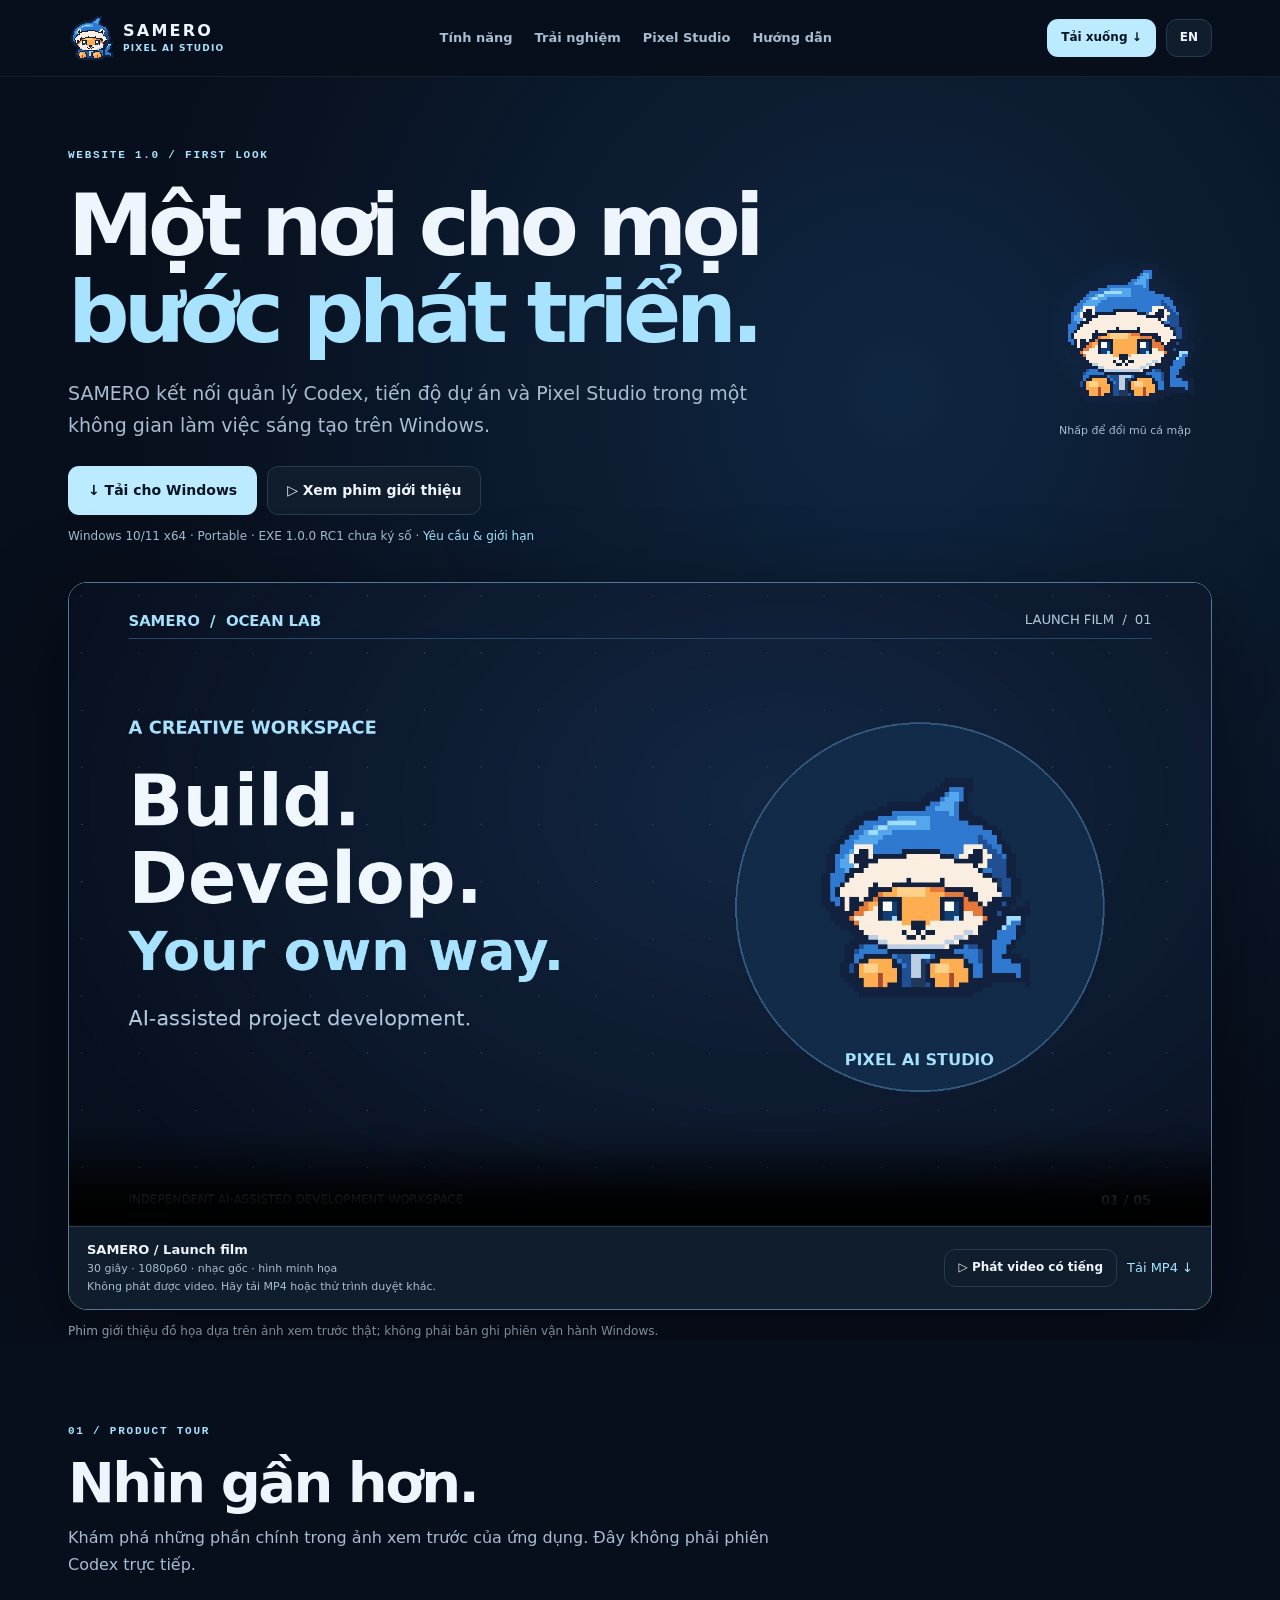
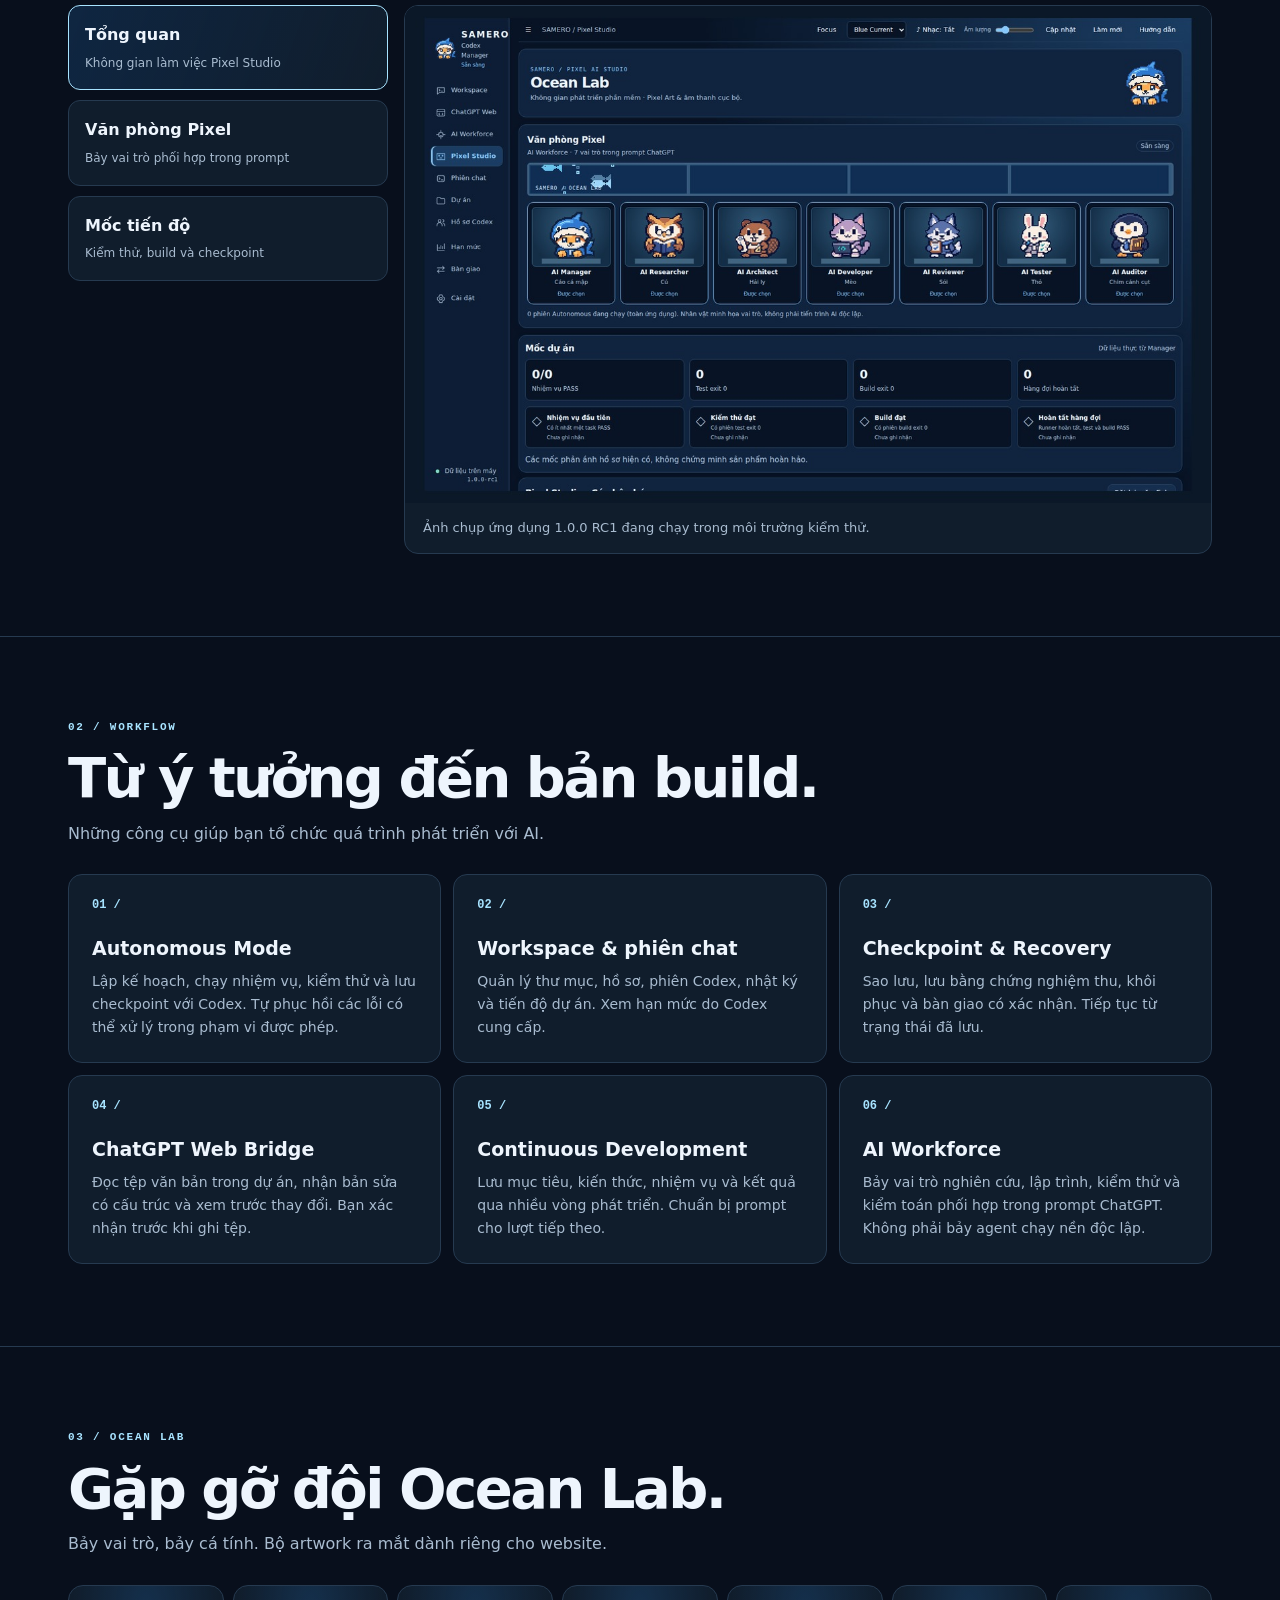
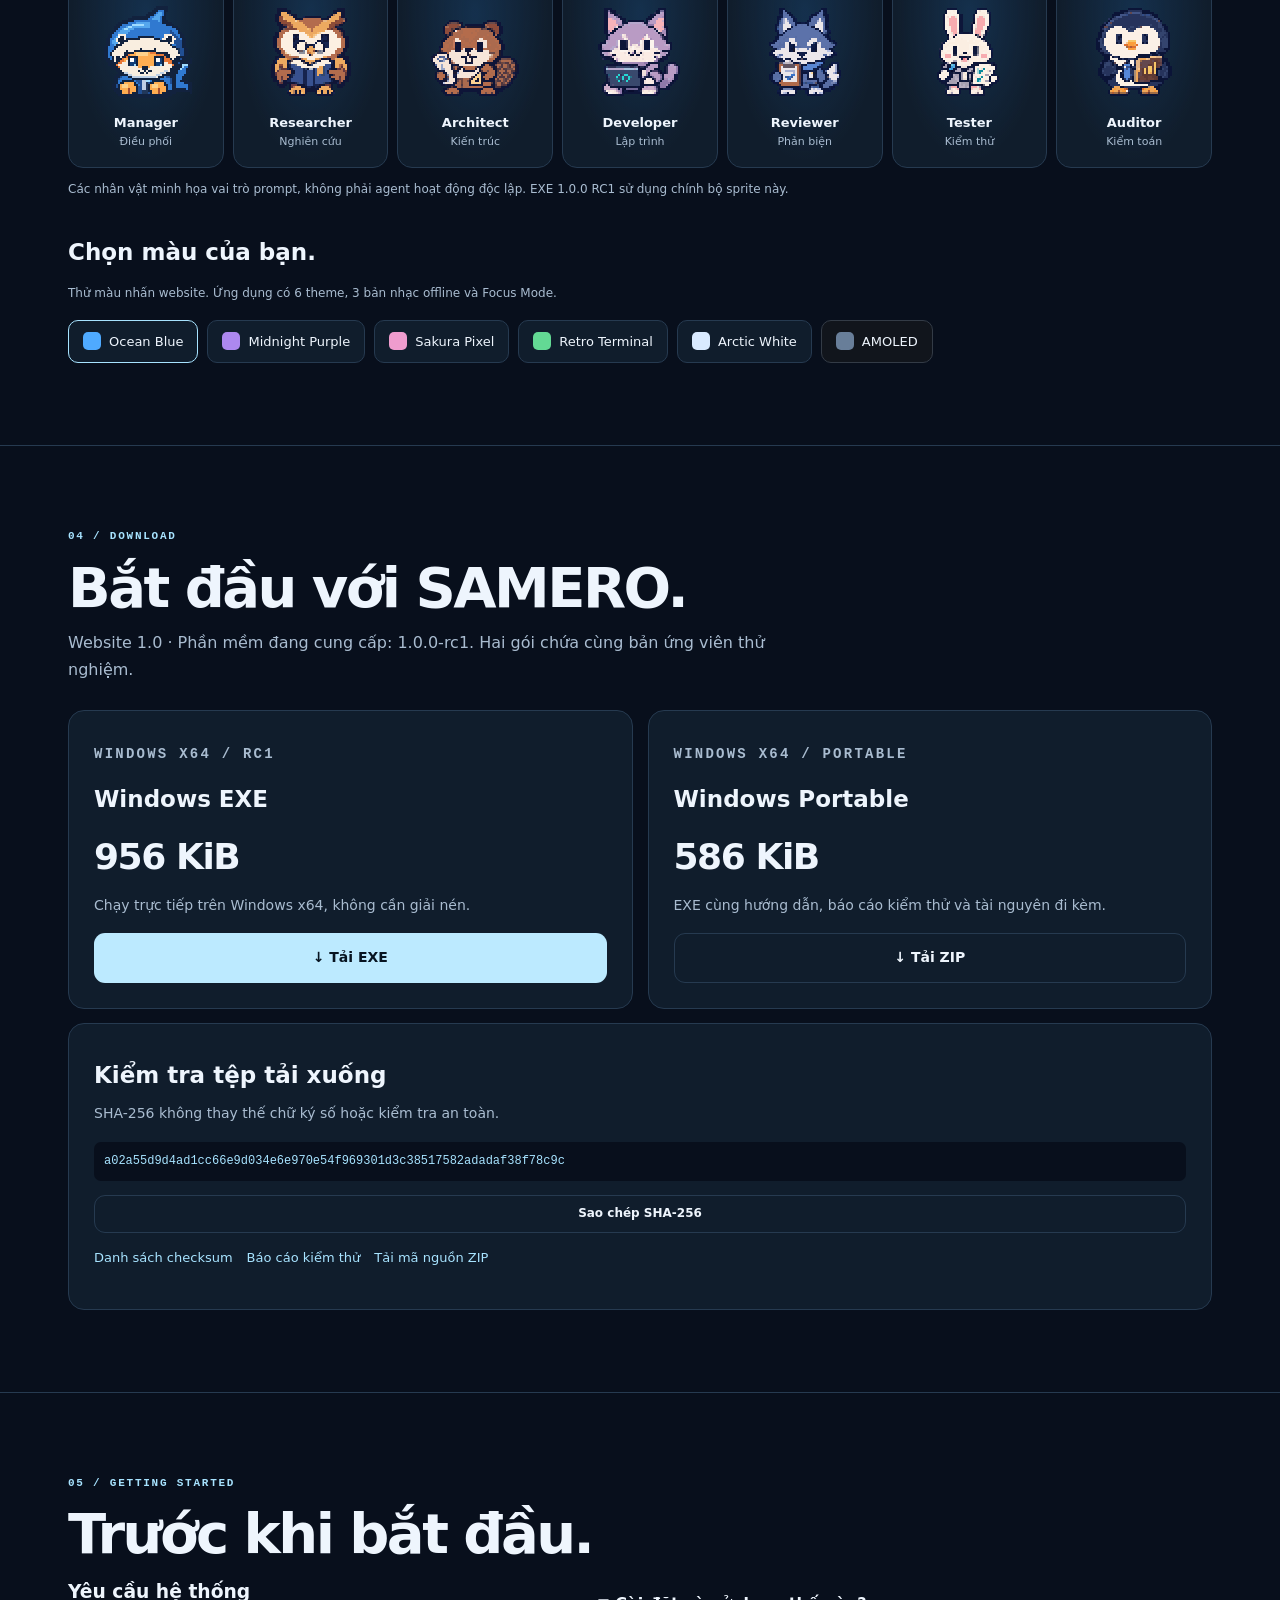
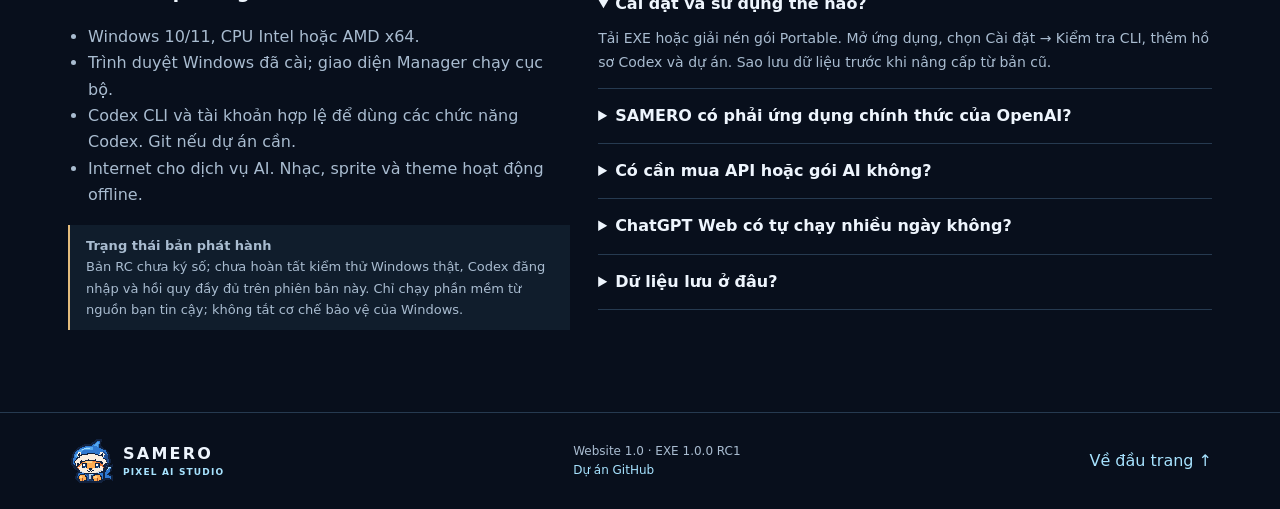
==== commit 26a73e52: "Release SAMERO 1.0.0 RC1: matching app, source, mascot artwork and website" ====
--- a/index.html
+++ b/index.html
@@ -11,5 +11,5 @@
 <article class="feature"><span class="number">05 /</span><h3>Continuous Development</h3><p>Lưu mục tiêu, kiến thức, nhiệm vụ và kết quả qua nhiều vòng phát triển. Chuẩn bị prompt cho lượt tiếp theo.</p></article>
 <article class="feature"><span class="number">06 /</span><h3>AI Workforce</h3><p>Bảy vai trò nghiên cứu, lập trình, kiểm thử và kiểm toán phối hợp trong prompt ChatGPT. Không phải bảy agent chạy nền độc lập.</p></article></div></div></section>
 <section class="section divider" id="studio"><div class="wrap"><p class="eyebrow">03 / OCEAN LAB</p><h2>Gặp gỡ đội Ocean Lab.</h2><p class="intro">Bảy vai trò, bảy cá tính. Bộ artwork ra mắt dành riêng cho website.</p><div class="team"><div class="role"><img src="assets/brand-1.0-normal.png" width="96" height="96" loading="lazy" alt=""><strong>Manager</strong><small>Điều phối</small></div><div class="role"><img src="assets/crew-1.0-owl.png" width="96" height="96" loading="lazy" alt=""><strong>Researcher</strong><small>Nghiên cứu</small></div><div class="role"><img src="assets/crew-1.0-beaver.png" width="96" height="96" loading="lazy" alt=""><strong>Architect</strong><small>Kiến trúc</small></div><div class="role"><img src="assets/crew-1.0-cat.png" width="96" height="96" loading="lazy" alt=""><strong>Developer</strong><small>Lập trình</small></div><div class="role"><img src="assets/crew-1.0-wolf.png" width="96" height="96" loading="lazy" alt=""><strong>Reviewer</strong><small>Phản biện</small></div><div class="role"><img src="assets/crew-1.0-rabbit.png" width="96" height="96" loading="lazy" alt=""><strong>Tester</strong><small>Kiểm thử</small></div><div class="role"><img src="assets/crew-1.0-penguin.png" width="96" height="96" loading="lazy" alt=""><strong>Auditor</strong><small>Kiểm toán</small></div></div><p class="micro">Các nhân vật minh họa vai trò prompt, không phải agent hoạt động độc lập. EXE 1.0.0 RC1 sử dụng chính bộ sprite này.</p><div class="themes-head"><h3>Chọn màu của bạn.</h3><p class="micro">Thử màu nhấn website. Ứng dụng có 6 theme, 3 bản nhạc offline và Focus Mode.</p><div class="theme-row" role="group" aria-label="Chọn màu của bạn."><button type="button" class="theme" aria-pressed="true" data-theme="ocean"><i style="--swatch:#4faaff"></i>Ocean Blue</button><button type="button" class="theme" aria-pressed="false" data-theme="purple"><i style="--swatch:#ad88ef"></i>Midnight Purple</button><button type="button" class="theme" aria-pressed="false" data-theme="sakura"><i style="--swatch:#ef9cce"></i>Sakura Pixel</button><button type="button" class="theme" aria-pressed="false" data-theme="retro"><i style="--swatch:#63d994"></i>Retro Terminal</button><button type="button" class="theme" aria-pressed="false" data-theme="arctic"><i style="--swatch:#d9eaff"></i>Arctic White</button><button type="button" class="theme" aria-pressed="false" data-theme="amoled"><i style="--swatch:#687e99"></i>AMOLED</button></div></div></div></section>
-<section class="section divider" id="download"><div class="wrap"><p class="eyebrow">04 / DOWNLOAD</p><h2>Bắt đầu với SAMERO.</h2><p class="intro">Website 1.0 · Phần mềm đang cung cấp: 1.0.0-rc1. Hai gói chứa cùng bản ứng viên thử nghiệm.</p><div class="downloads"><article class="card"><p class="eyebrow">WINDOWS X64 / RC1</p><h3>Windows EXE</h3><div class="size">944 KiB</div><p>Chạy trực tiếp trên Windows x64, không cần giải nén.</p><a class="btn primary" download href="downloads/SAMERO-1.0.0-rc1.exe">↓ Tải EXE</a></article><article class="card"><p class="eyebrow">WINDOWS X64 / PORTABLE</p><h3>Windows Portable</h3><div class="size">580 KiB</div><p>EXE cùng hướng dẫn, báo cáo kiểm thử và tài nguyên đi kèm.</p><a class="btn secondary" download href="downloads/SAMERO-1.0.0-rc1-Portable.zip">↓ Tải ZIP</a></article></div><div class="card hash"><h3>Kiểm tra tệp tải xuống</h3><p>SHA-256 không thay thế chữ ký số hoặc kiểm tra an toàn.</p><code id="hash">3e0ad4b0cbe4b2c22732524274602b4cc328e4450c74a581cbea49e4222053ad</code><div class="hash-links"><button type="button" id="copy" class="btn secondary compact">Sao chép SHA-256</button><a download href="downloads/SHA256SUMS-1.0.0-rc1.txt">Danh sách checksum</a><a download href="downloads/TEST-RESULTS-1.0.0-rc1.txt">Báo cáo kiểm thử</a><a download href="downloads/SAMERO-1.0.0-rc1-Source.zip">Tải mã nguồn ZIP</a></div><p id="copy-result" role="status"></p></div></div></section>
+<section class="section divider" id="download"><div class="wrap"><p class="eyebrow">04 / DOWNLOAD</p><h2>Bắt đầu với SAMERO.</h2><p class="intro">Website 1.0 · Phần mềm đang cung cấp: 1.0.0-rc1. Hai gói chứa cùng bản ứng viên thử nghiệm.</p><div class="downloads"><article class="card"><p class="eyebrow">WINDOWS X64 / RC1</p><h3>Windows EXE</h3><div class="size">956 KiB</div><p>Chạy trực tiếp trên Windows x64, không cần giải nén.</p><a class="btn primary" download href="downloads/SAMERO-1.0.0-rc1.exe">↓ Tải EXE</a></article><article class="card"><p class="eyebrow">WINDOWS X64 / PORTABLE</p><h3>Windows Portable</h3><div class="size">586 KiB</div><p>EXE cùng hướng dẫn, báo cáo kiểm thử và tài nguyên đi kèm.</p><a class="btn secondary" download href="downloads/SAMERO-1.0.0-rc1-Portable.zip">↓ Tải ZIP</a></article></div><div class="card hash"><h3>Kiểm tra tệp tải xuống</h3><p>SHA-256 không thay thế chữ ký số hoặc kiểm tra an toàn.</p><code id="hash">a02a55d9d4ad1cc66e9d034e6e970e54f969301d3c38517582adadaf38f78c9c</code><div class="hash-links"><button type="button" id="copy" class="btn secondary compact">Sao chép SHA-256</button><a download href="downloads/SHA256SUMS-1.0.0-rc1.txt">Danh sách checksum</a><a download href="downloads/TEST-RESULTS-1.0.0-rc1.txt">Báo cáo kiểm thử</a><a download href="downloads/SAMERO-1.0.0-rc1-Source.zip">Tải mã nguồn ZIP</a></div><p id="copy-result" role="status"></p></div></div></section>
 <section class="section divider" id="faq"><div class="wrap"><p class="eyebrow">05 / GETTING STARTED</p><h2>Trước khi bắt đầu.</h2><div class="faqgrid"><div id="requirements"><h3>Yêu cầu hệ thống</h3><ul><li>Windows 10/11, CPU Intel hoặc AMD x64.</li><li>Trình duyệt Windows đã cài; giao diện Manager chạy cục bộ.</li><li>Codex CLI và tài khoản hợp lệ để dùng các chức năng Codex. Git nếu dự án cần.</li><li>Internet cho dịch vụ AI. Nhạc, sprite và theme hoạt động offline.</li></ul><div class="notice"><strong>Trạng thái bản phát hành</strong><p>Bản RC chưa ký số; chưa hoàn tất kiểm thử Windows thật, Codex đăng nhập và hồi quy đầy đủ trên phiên bản này. Chỉ chạy phần mềm từ nguồn bạn tin cậy; không tắt cơ chế bảo vệ của Windows.</p></div></div><div class="faq"><details open=""><summary>Cài đặt và sử dụng thế nào?</summary><p>Tải EXE hoặc giải nén gói Portable. Mở ứng dụng, chọn Cài đặt → Kiểm tra CLI, thêm hồ sơ Codex và dự án. Sao lưu dữ liệu trước khi nâng cấp từ bản cũ.</p></details><details><summary>SAMERO có phải ứng dụng chính thức của OpenAI?</summary><p>Không. SAMERO là công cụ độc lập dành cho việc tổ chức quy trình sử dụng Codex và ChatGPT; không được trình bày là sản phẩm chính thức của OpenAI.</p></details><details><summary>Có cần mua API hoặc gói AI không?</summary><p>SAMERO không cung cấp quyền truy cập AI hoặc hạn mức bổ sung. Các dịch vụ Codex và ChatGPT tuân theo tài khoản, hạn mức và điều khoản của nhà cung cấp.</p></details><details><summary>ChatGPT Web có tự chạy nhiều ngày không?</summary><p>Local Bridge và Continuous Development hỗ trợ bán tự động: gửi prompt, nhận bản sửa, xác nhận và lưu tiến độ. Chưa tự gửi yêu cầu hoặc vận hành nhiều AI độc lập 24/7. Autonomous Mode dùng Codex App Server và phụ thuộc hạn mức, quyền, kết nối cùng kết quả kiểm thử.</p></details><details><summary>Dữ liệu lưu ở đâu?</summary><p>Metadata Manager lưu cục bộ trong %LOCALAPPDATA%\SAMERO Codex Manager. Lịch sử Codex do CLI quản lý. Dịch vụ AI có thể xử lý nội dung được gửi tới nó. Website giới thiệu này không có biểu mẫu đăng nhập hoặc phân tích theo dõi.</p></details></div></div></div></section></main><footer class="footer"><div class="wrap"><a class="brand" href="#top"><img src="assets/brand-1.0-normal.png" width="46" height="46" alt=""><span>SAMERO<small>PIXEL AI STUDIO</small></span></a><p>Website 1.0 · EXE 1.0.0 RC1<br><a href="https://github.com/rin231126/samero">Dự án GitHub</a></p><a href="#top">Về đầu trang ↑</a></div></footer><script src="site-1.0.0.js" defer></script></body></html>
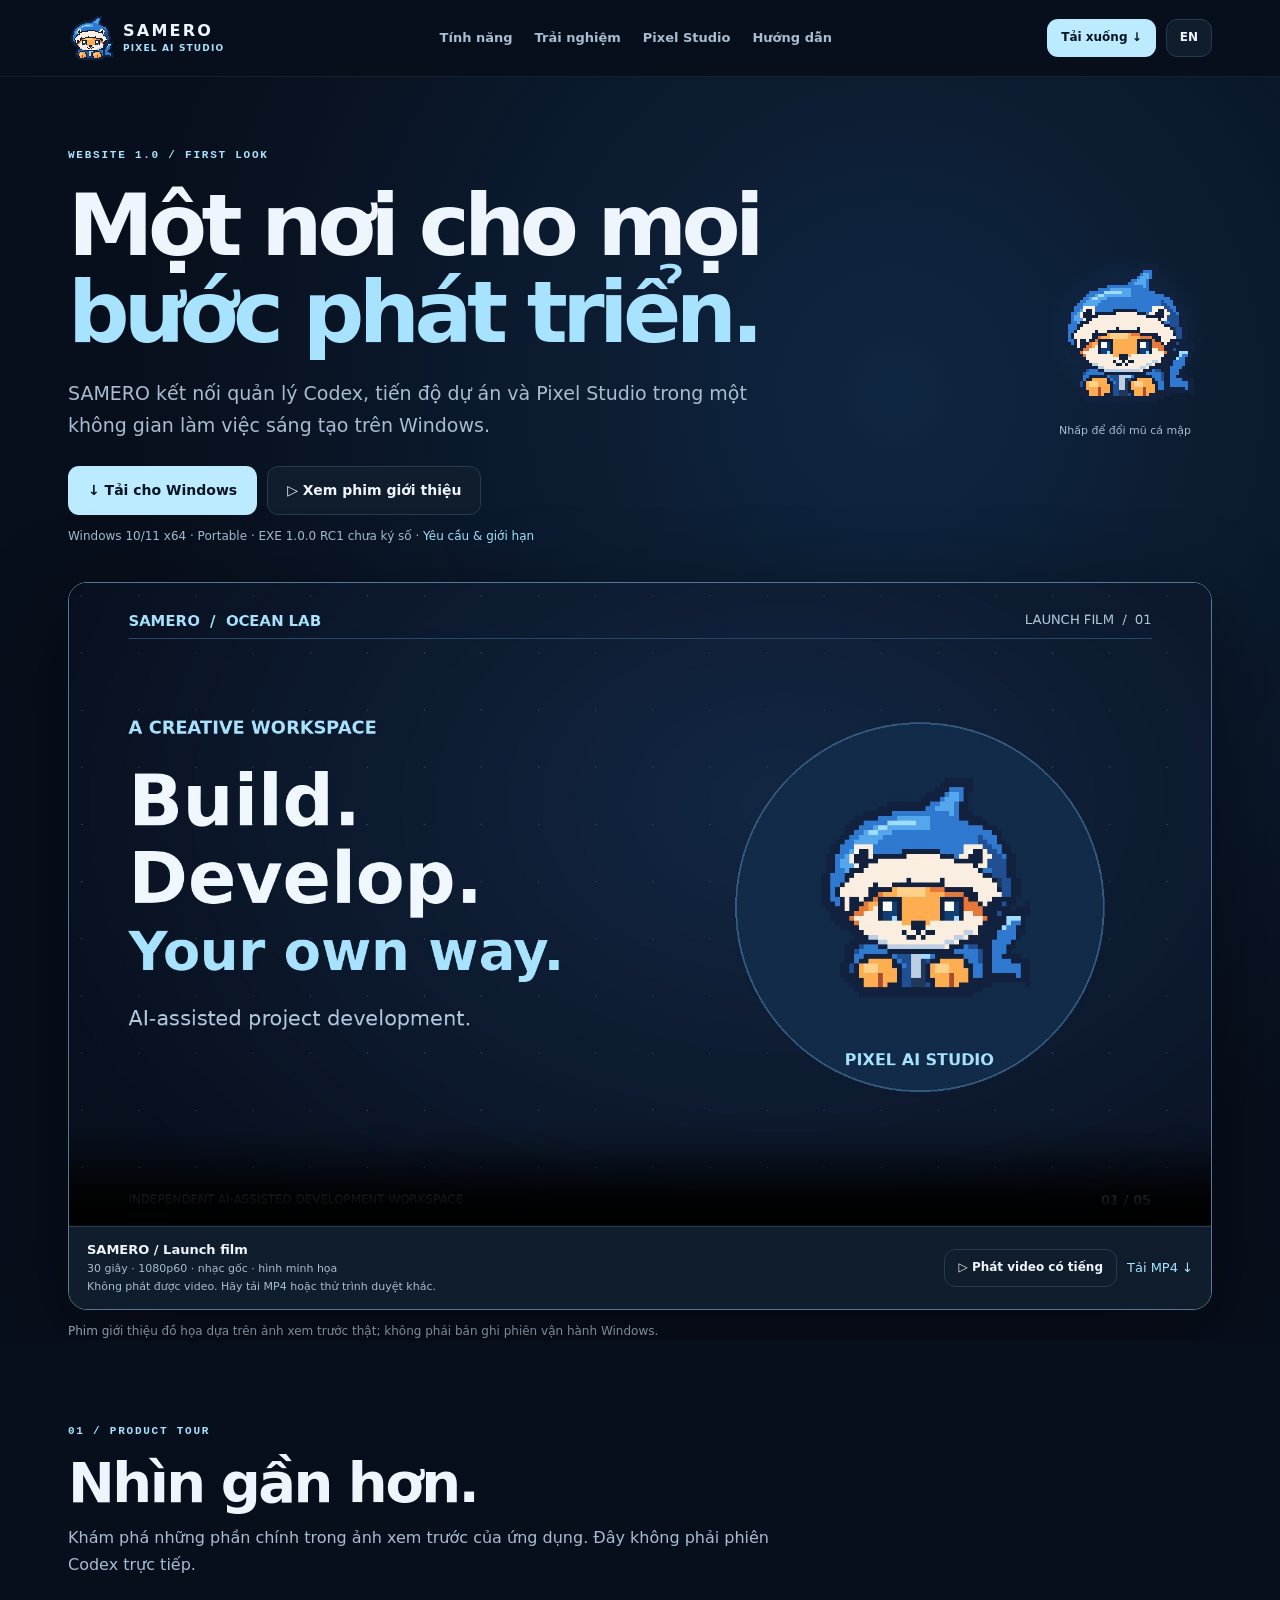
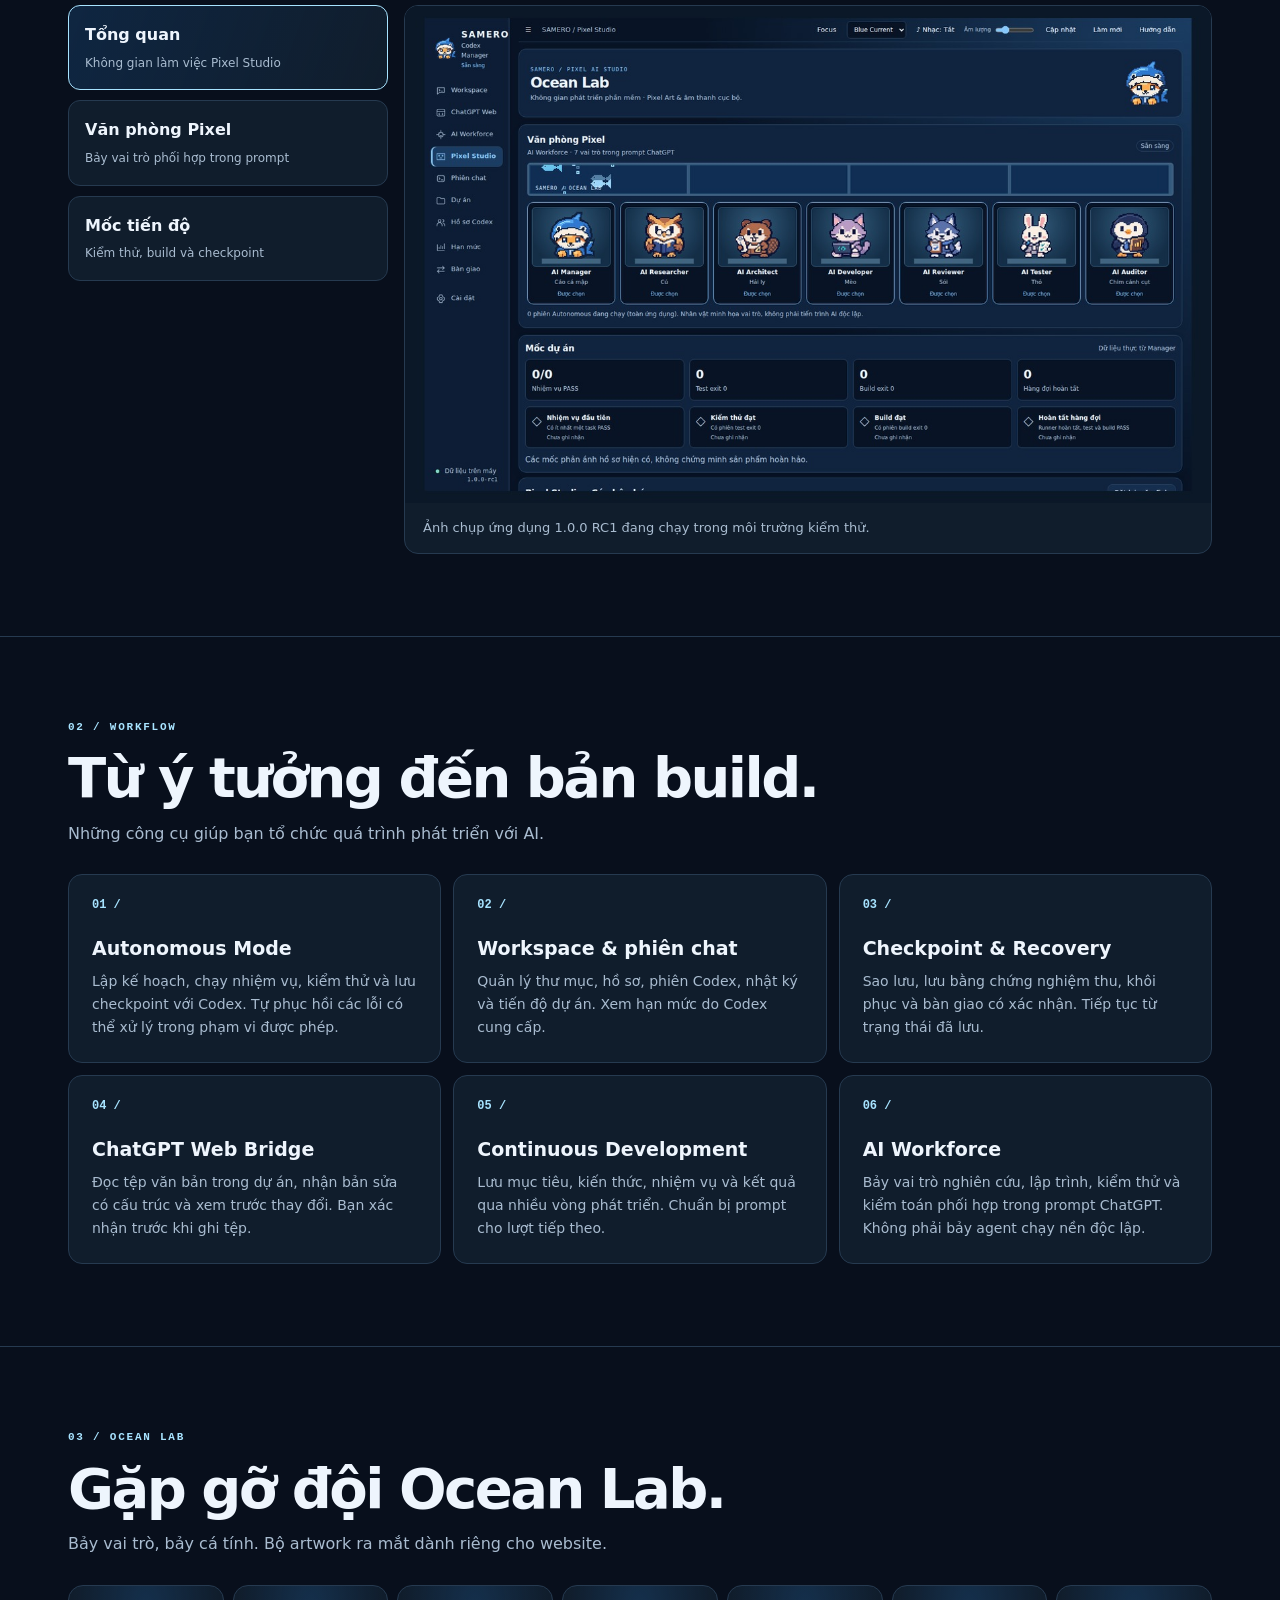
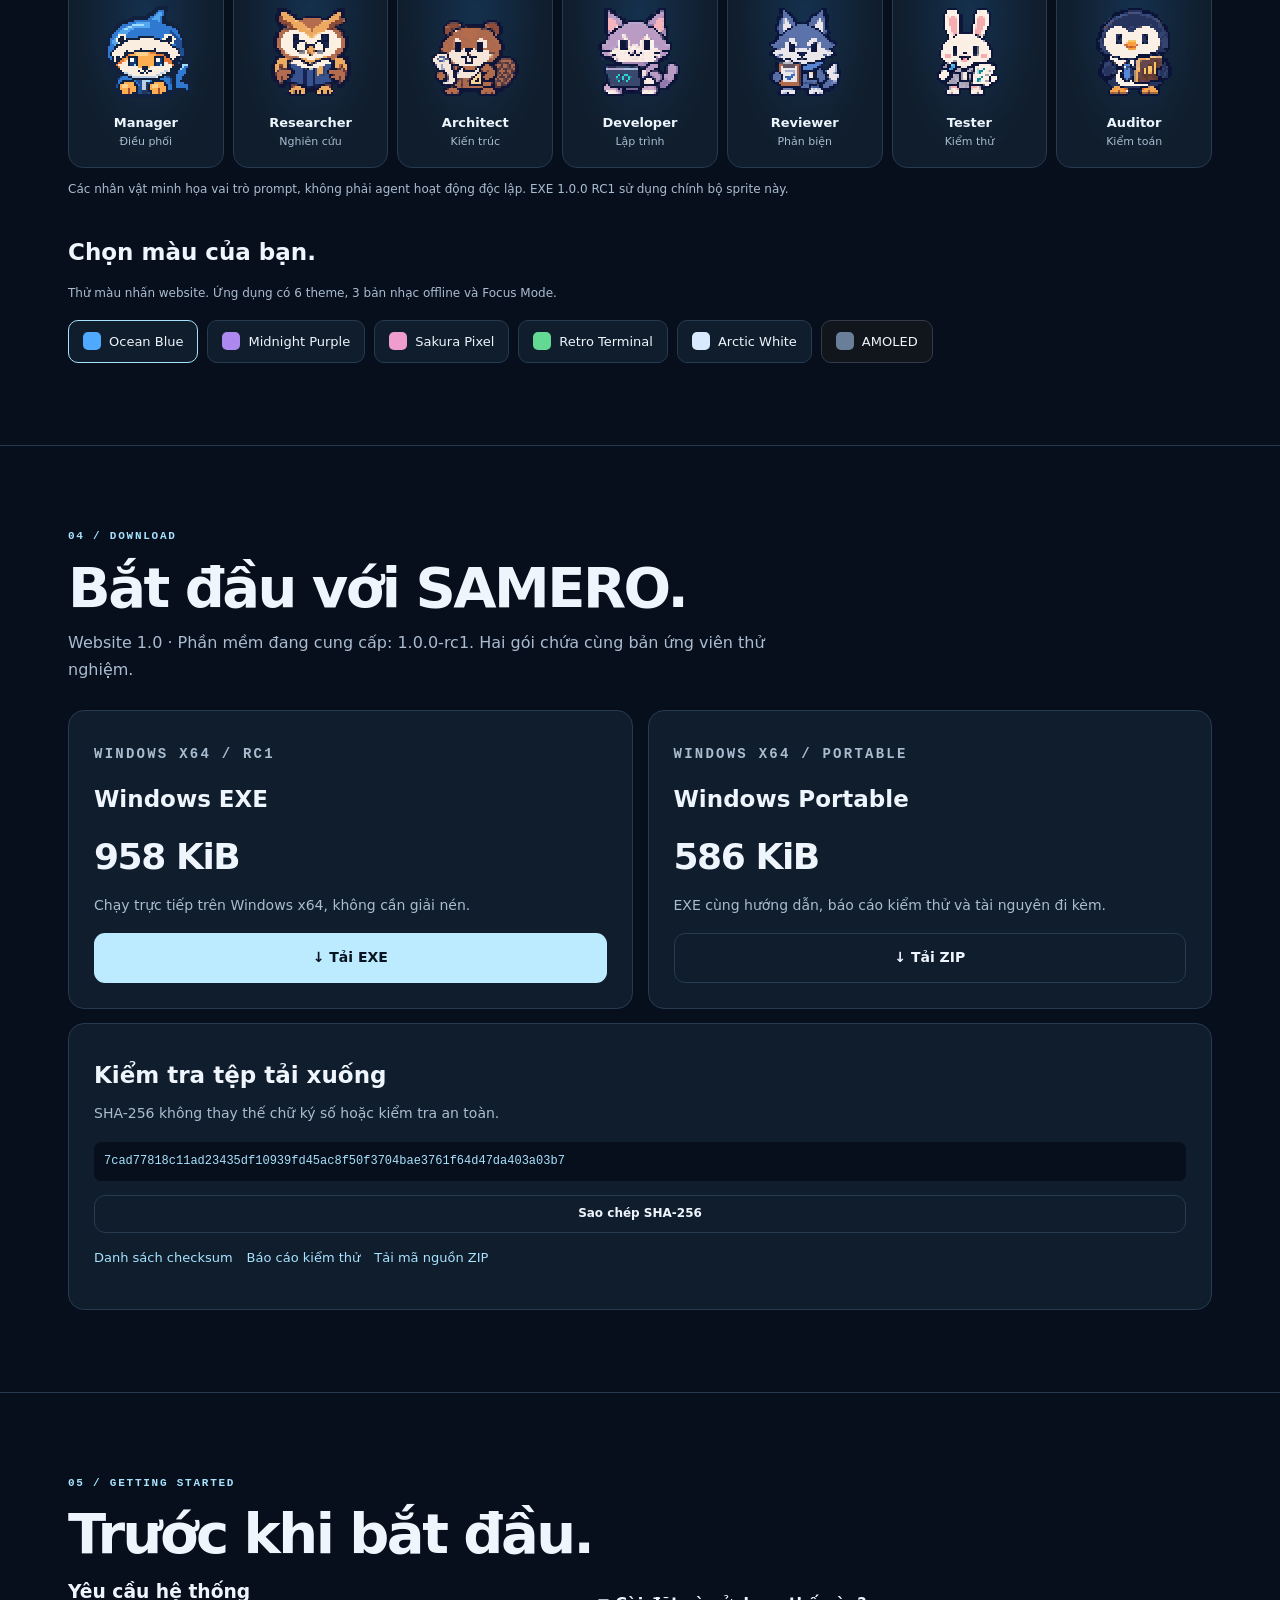
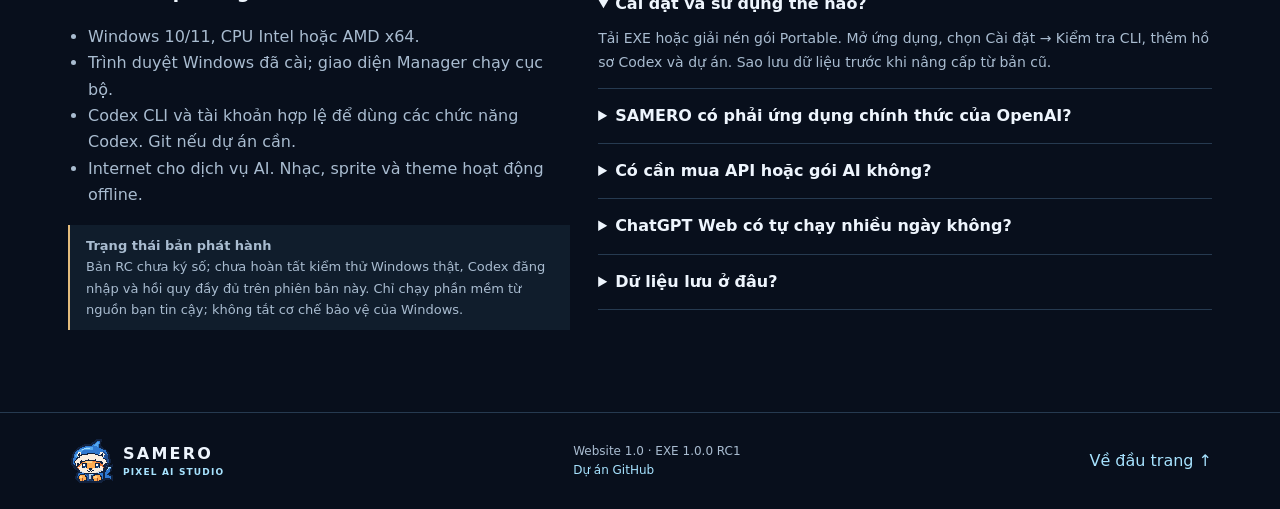
==== commit 66877f9a: "Release SAMERO 1.0.0 RC1: matching app, source, mascot artwork and website" ====
--- a/index.html
+++ b/index.html
@@ -11,5 +11,5 @@
 <article class="feature"><span class="number">05 /</span><h3>Continuous Development</h3><p>Lưu mục tiêu, kiến thức, nhiệm vụ và kết quả qua nhiều vòng phát triển. Chuẩn bị prompt cho lượt tiếp theo.</p></article>
 <article class="feature"><span class="number">06 /</span><h3>AI Workforce</h3><p>Bảy vai trò nghiên cứu, lập trình, kiểm thử và kiểm toán phối hợp trong prompt ChatGPT. Không phải bảy agent chạy nền độc lập.</p></article></div></div></section>
 <section class="section divider" id="studio"><div class="wrap"><p class="eyebrow">03 / OCEAN LAB</p><h2>Gặp gỡ đội Ocean Lab.</h2><p class="intro">Bảy vai trò, bảy cá tính. Bộ artwork ra mắt dành riêng cho website.</p><div class="team"><div class="role"><img src="assets/brand-1.0-normal.png" width="96" height="96" loading="lazy" alt=""><strong>Manager</strong><small>Điều phối</small></div><div class="role"><img src="assets/crew-1.0-owl.png" width="96" height="96" loading="lazy" alt=""><strong>Researcher</strong><small>Nghiên cứu</small></div><div class="role"><img src="assets/crew-1.0-beaver.png" width="96" height="96" loading="lazy" alt=""><strong>Architect</strong><small>Kiến trúc</small></div><div class="role"><img src="assets/crew-1.0-cat.png" width="96" height="96" loading="lazy" alt=""><strong>Developer</strong><small>Lập trình</small></div><div class="role"><img src="assets/crew-1.0-wolf.png" width="96" height="96" loading="lazy" alt=""><strong>Reviewer</strong><small>Phản biện</small></div><div class="role"><img src="assets/crew-1.0-rabbit.png" width="96" height="96" loading="lazy" alt=""><strong>Tester</strong><small>Kiểm thử</small></div><div class="role"><img src="assets/crew-1.0-penguin.png" width="96" height="96" loading="lazy" alt=""><strong>Auditor</strong><small>Kiểm toán</small></div></div><p class="micro">Các nhân vật minh họa vai trò prompt, không phải agent hoạt động độc lập. EXE 1.0.0 RC1 sử dụng chính bộ sprite này.</p><div class="themes-head"><h3>Chọn màu của bạn.</h3><p class="micro">Thử màu nhấn website. Ứng dụng có 6 theme, 3 bản nhạc offline và Focus Mode.</p><div class="theme-row" role="group" aria-label="Chọn màu của bạn."><button type="button" class="theme" aria-pressed="true" data-theme="ocean"><i style="--swatch:#4faaff"></i>Ocean Blue</button><button type="button" class="theme" aria-pressed="false" data-theme="purple"><i style="--swatch:#ad88ef"></i>Midnight Purple</button><button type="button" class="theme" aria-pressed="false" data-theme="sakura"><i style="--swatch:#ef9cce"></i>Sakura Pixel</button><button type="button" class="theme" aria-pressed="false" data-theme="retro"><i style="--swatch:#63d994"></i>Retro Terminal</button><button type="button" class="theme" aria-pressed="false" data-theme="arctic"><i style="--swatch:#d9eaff"></i>Arctic White</button><button type="button" class="theme" aria-pressed="false" data-theme="amoled"><i style="--swatch:#687e99"></i>AMOLED</button></div></div></div></section>
-<section class="section divider" id="download"><div class="wrap"><p class="eyebrow">04 / DOWNLOAD</p><h2>Bắt đầu với SAMERO.</h2><p class="intro">Website 1.0 · Phần mềm đang cung cấp: 1.0.0-rc1. Hai gói chứa cùng bản ứng viên thử nghiệm.</p><div class="downloads"><article class="card"><p class="eyebrow">WINDOWS X64 / RC1</p><h3>Windows EXE</h3><div class="size">956 KiB</div><p>Chạy trực tiếp trên Windows x64, không cần giải nén.</p><a class="btn primary" download href="downloads/SAMERO-1.0.0-rc1.exe">↓ Tải EXE</a></article><article class="card"><p class="eyebrow">WINDOWS X64 / PORTABLE</p><h3>Windows Portable</h3><div class="size">586 KiB</div><p>EXE cùng hướng dẫn, báo cáo kiểm thử và tài nguyên đi kèm.</p><a class="btn secondary" download href="downloads/SAMERO-1.0.0-rc1-Portable.zip">↓ Tải ZIP</a></article></div><div class="card hash"><h3>Kiểm tra tệp tải xuống</h3><p>SHA-256 không thay thế chữ ký số hoặc kiểm tra an toàn.</p><code id="hash">a02a55d9d4ad1cc66e9d034e6e970e54f969301d3c38517582adadaf38f78c9c</code><div class="hash-links"><button type="button" id="copy" class="btn secondary compact">Sao chép SHA-256</button><a download href="downloads/SHA256SUMS-1.0.0-rc1.txt">Danh sách checksum</a><a download href="downloads/TEST-RESULTS-1.0.0-rc1.txt">Báo cáo kiểm thử</a><a download href="downloads/SAMERO-1.0.0-rc1-Source.zip">Tải mã nguồn ZIP</a></div><p id="copy-result" role="status"></p></div></div></section>
+<section class="section divider" id="download"><div class="wrap"><p class="eyebrow">04 / DOWNLOAD</p><h2>Bắt đầu với SAMERO.</h2><p class="intro">Website 1.0 · Phần mềm đang cung cấp: 1.0.0-rc1. Hai gói chứa cùng bản ứng viên thử nghiệm.</p><div class="downloads"><article class="card"><p class="eyebrow">WINDOWS X64 / RC1</p><h3>Windows EXE</h3><div class="size">958 KiB</div><p>Chạy trực tiếp trên Windows x64, không cần giải nén.</p><a class="btn primary" download href="downloads/SAMERO-1.0.0-rc1.exe">↓ Tải EXE</a></article><article class="card"><p class="eyebrow">WINDOWS X64 / PORTABLE</p><h3>Windows Portable</h3><div class="size">586 KiB</div><p>EXE cùng hướng dẫn, báo cáo kiểm thử và tài nguyên đi kèm.</p><a class="btn secondary" download href="downloads/SAMERO-1.0.0-rc1-Portable.zip">↓ Tải ZIP</a></article></div><div class="card hash"><h3>Kiểm tra tệp tải xuống</h3><p>SHA-256 không thay thế chữ ký số hoặc kiểm tra an toàn.</p><code id="hash">7cad77818c11ad23435df10939fd45ac8f50f3704bae3761f64d47da403a03b7</code><div class="hash-links"><button type="button" id="copy" class="btn secondary compact">Sao chép SHA-256</button><a download href="downloads/SHA256SUMS-1.0.0-rc1.txt">Danh sách checksum</a><a download href="downloads/TEST-RESULTS-1.0.0-rc1.txt">Báo cáo kiểm thử</a><a download href="downloads/SAMERO-1.0.0-rc1-Source.zip">Tải mã nguồn ZIP</a></div><p id="copy-result" role="status"></p></div></div></section>
 <section class="section divider" id="faq"><div class="wrap"><p class="eyebrow">05 / GETTING STARTED</p><h2>Trước khi bắt đầu.</h2><div class="faqgrid"><div id="requirements"><h3>Yêu cầu hệ thống</h3><ul><li>Windows 10/11, CPU Intel hoặc AMD x64.</li><li>Trình duyệt Windows đã cài; giao diện Manager chạy cục bộ.</li><li>Codex CLI và tài khoản hợp lệ để dùng các chức năng Codex. Git nếu dự án cần.</li><li>Internet cho dịch vụ AI. Nhạc, sprite và theme hoạt động offline.</li></ul><div class="notice"><strong>Trạng thái bản phát hành</strong><p>Bản RC chưa ký số; chưa hoàn tất kiểm thử Windows thật, Codex đăng nhập và hồi quy đầy đủ trên phiên bản này. Chỉ chạy phần mềm từ nguồn bạn tin cậy; không tắt cơ chế bảo vệ của Windows.</p></div></div><div class="faq"><details open=""><summary>Cài đặt và sử dụng thế nào?</summary><p>Tải EXE hoặc giải nén gói Portable. Mở ứng dụng, chọn Cài đặt → Kiểm tra CLI, thêm hồ sơ Codex và dự án. Sao lưu dữ liệu trước khi nâng cấp từ bản cũ.</p></details><details><summary>SAMERO có phải ứng dụng chính thức của OpenAI?</summary><p>Không. SAMERO là công cụ độc lập dành cho việc tổ chức quy trình sử dụng Codex và ChatGPT; không được trình bày là sản phẩm chính thức của OpenAI.</p></details><details><summary>Có cần mua API hoặc gói AI không?</summary><p>SAMERO không cung cấp quyền truy cập AI hoặc hạn mức bổ sung. Các dịch vụ Codex và ChatGPT tuân theo tài khoản, hạn mức và điều khoản của nhà cung cấp.</p></details><details><summary>ChatGPT Web có tự chạy nhiều ngày không?</summary><p>Local Bridge và Continuous Development hỗ trợ bán tự động: gửi prompt, nhận bản sửa, xác nhận và lưu tiến độ. Chưa tự gửi yêu cầu hoặc vận hành nhiều AI độc lập 24/7. Autonomous Mode dùng Codex App Server và phụ thuộc hạn mức, quyền, kết nối cùng kết quả kiểm thử.</p></details><details><summary>Dữ liệu lưu ở đâu?</summary><p>Metadata Manager lưu cục bộ trong %LOCALAPPDATA%\SAMERO Codex Manager. Lịch sử Codex do CLI quản lý. Dịch vụ AI có thể xử lý nội dung được gửi tới nó. Website giới thiệu này không có biểu mẫu đăng nhập hoặc phân tích theo dõi.</p></details></div></div></div></section></main><footer class="footer"><div class="wrap"><a class="brand" href="#top"><img src="assets/brand-1.0-normal.png" width="46" height="46" alt=""><span>SAMERO<small>PIXEL AI STUDIO</small></span></a><p>Website 1.0 · EXE 1.0.0 RC1<br><a href="https://github.com/rin231126/samero">Dự án GitHub</a></p><a href="#top">Về đầu trang ↑</a></div></footer><script src="site-1.0.0.js" defer></script></body></html>
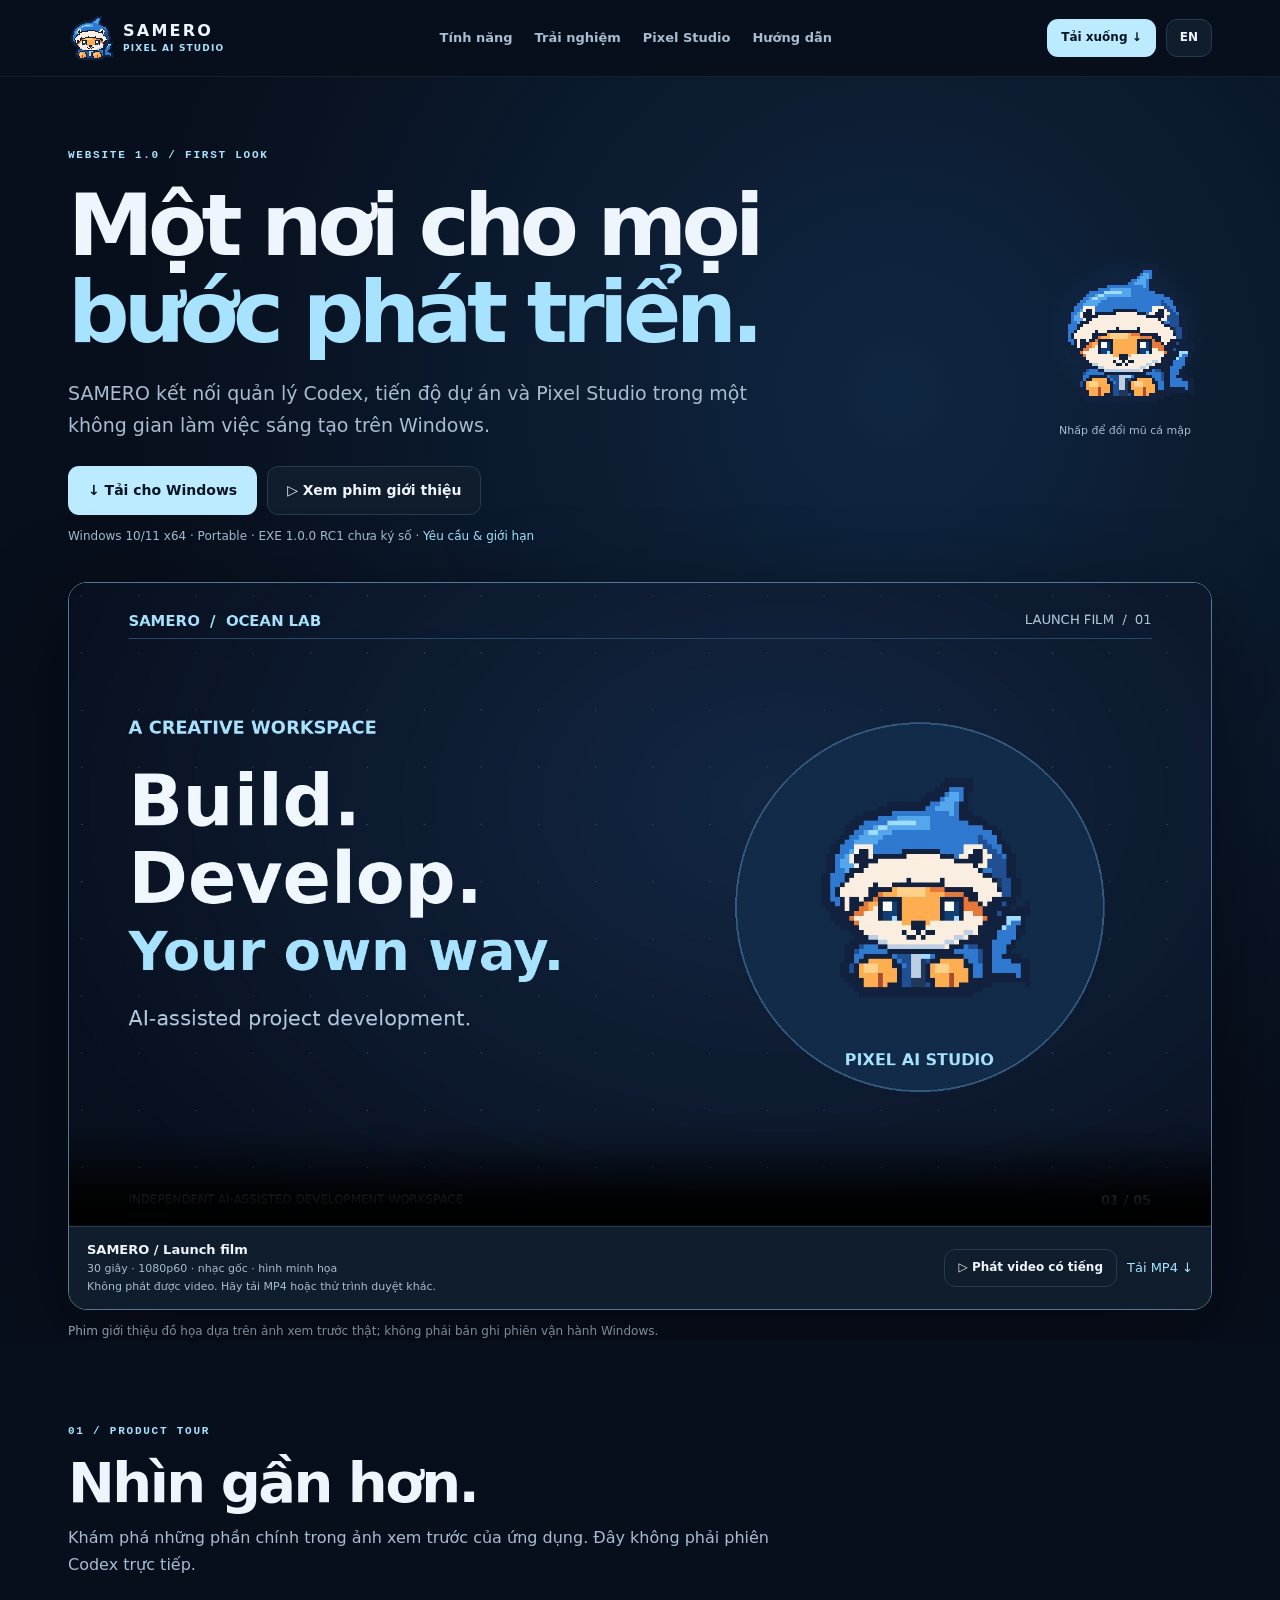
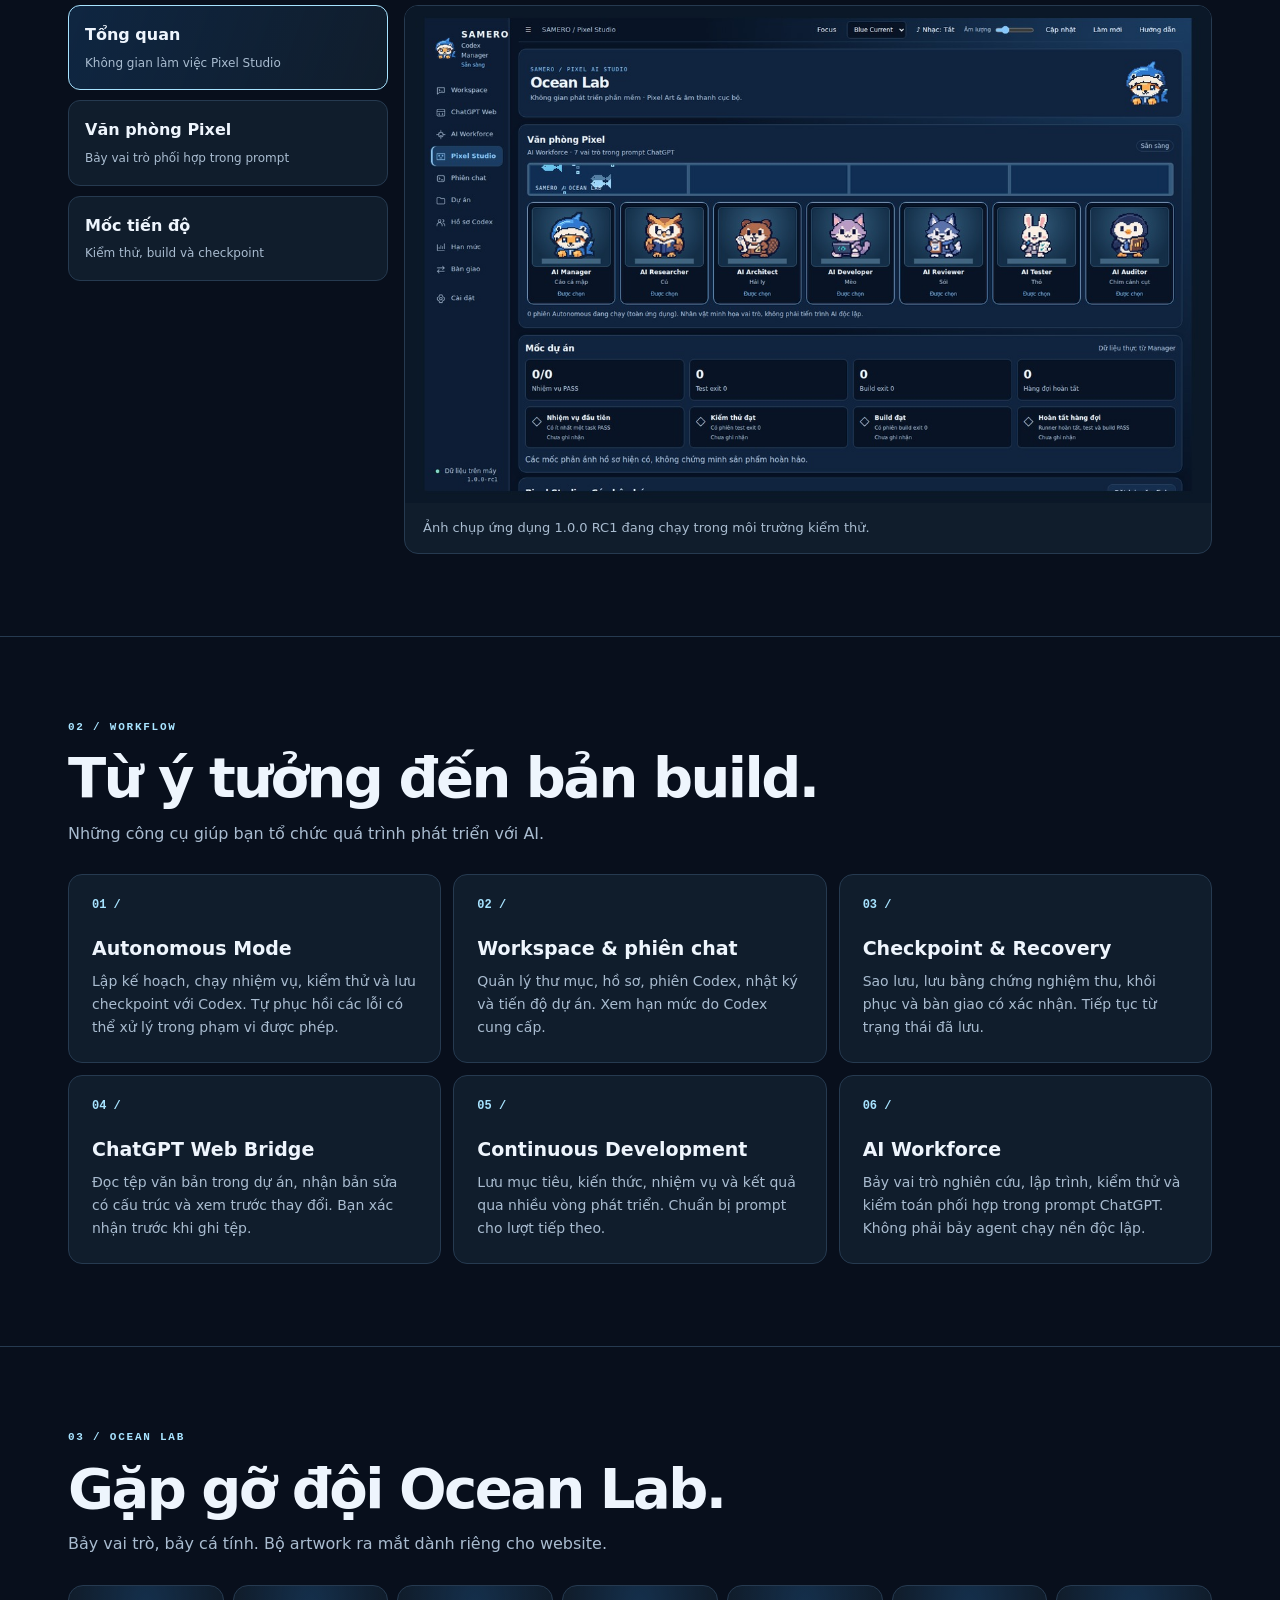
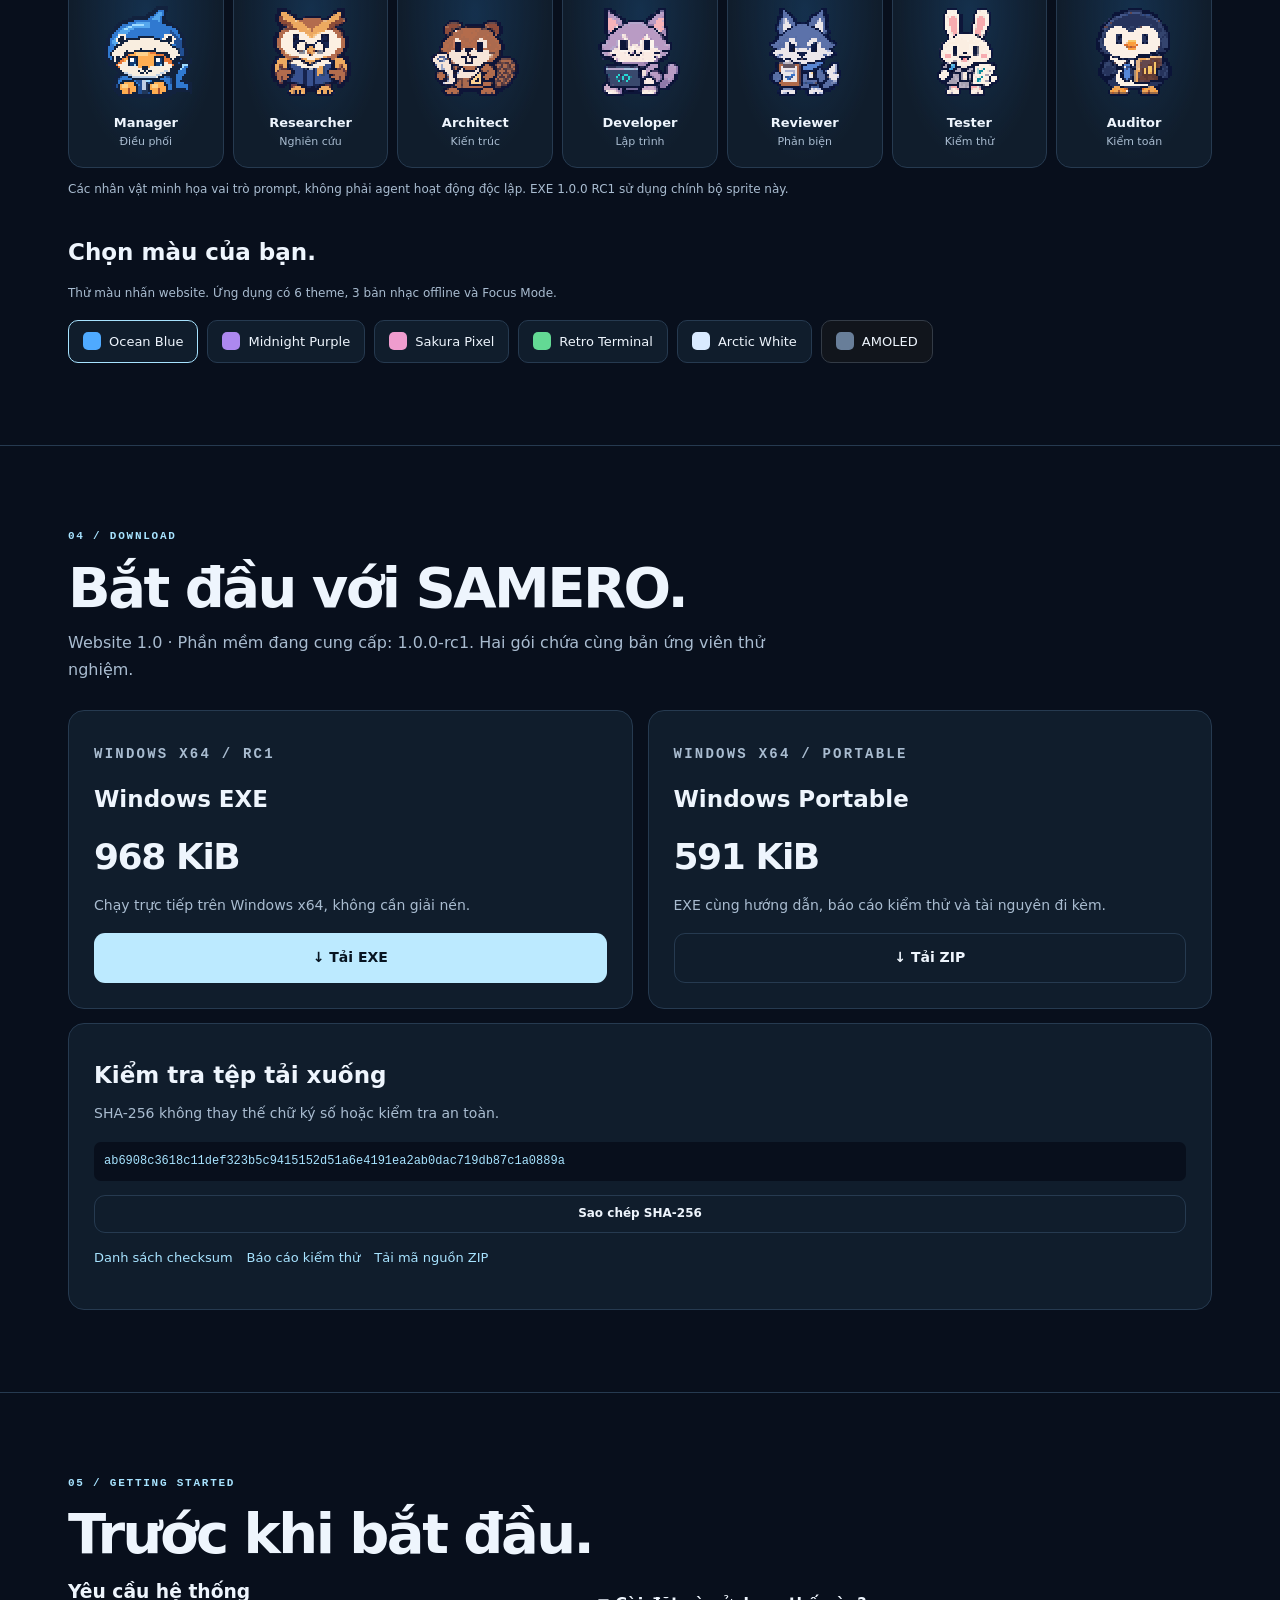
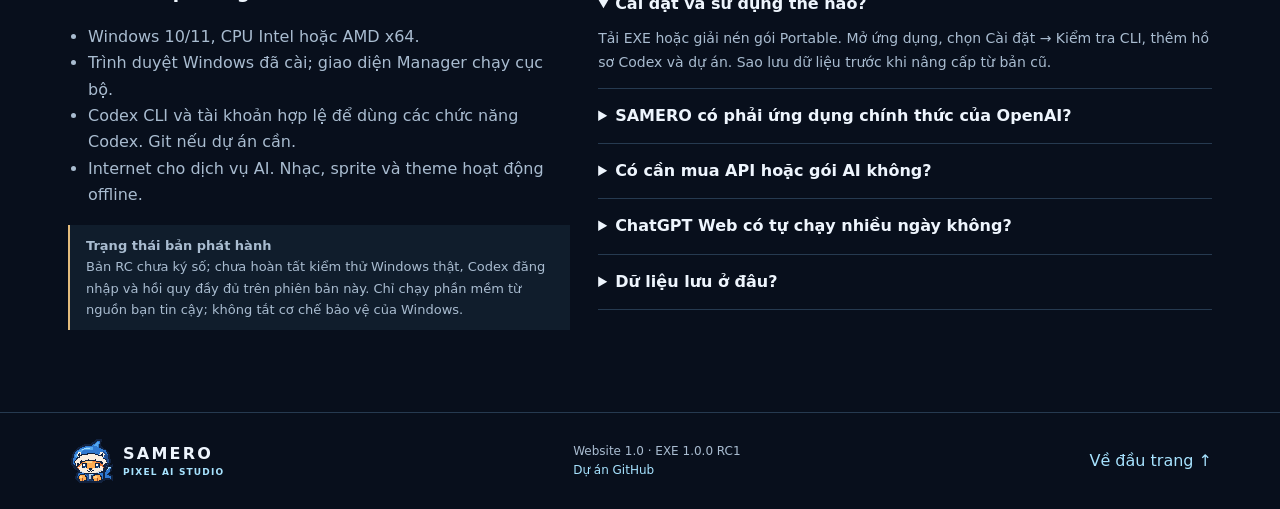
==== commit 9d34fb7f: "Release SAMERO 1.0.0 RC1: matching app, source, mascot artwork and website" ====
--- a/index.html
+++ b/index.html
@@ -11,5 +11,5 @@
 <article class="feature"><span class="number">05 /</span><h3>Continuous Development</h3><p>Lưu mục tiêu, kiến thức, nhiệm vụ và kết quả qua nhiều vòng phát triển. Chuẩn bị prompt cho lượt tiếp theo.</p></article>
 <article class="feature"><span class="number">06 /</span><h3>AI Workforce</h3><p>Bảy vai trò nghiên cứu, lập trình, kiểm thử và kiểm toán phối hợp trong prompt ChatGPT. Không phải bảy agent chạy nền độc lập.</p></article></div></div></section>
 <section class="section divider" id="studio"><div class="wrap"><p class="eyebrow">03 / OCEAN LAB</p><h2>Gặp gỡ đội Ocean Lab.</h2><p class="intro">Bảy vai trò, bảy cá tính. Bộ artwork ra mắt dành riêng cho website.</p><div class="team"><div class="role"><img src="assets/brand-1.0-normal.png" width="96" height="96" loading="lazy" alt=""><strong>Manager</strong><small>Điều phối</small></div><div class="role"><img src="assets/crew-1.0-owl.png" width="96" height="96" loading="lazy" alt=""><strong>Researcher</strong><small>Nghiên cứu</small></div><div class="role"><img src="assets/crew-1.0-beaver.png" width="96" height="96" loading="lazy" alt=""><strong>Architect</strong><small>Kiến trúc</small></div><div class="role"><img src="assets/crew-1.0-cat.png" width="96" height="96" loading="lazy" alt=""><strong>Developer</strong><small>Lập trình</small></div><div class="role"><img src="assets/crew-1.0-wolf.png" width="96" height="96" loading="lazy" alt=""><strong>Reviewer</strong><small>Phản biện</small></div><div class="role"><img src="assets/crew-1.0-rabbit.png" width="96" height="96" loading="lazy" alt=""><strong>Tester</strong><small>Kiểm thử</small></div><div class="role"><img src="assets/crew-1.0-penguin.png" width="96" height="96" loading="lazy" alt=""><strong>Auditor</strong><small>Kiểm toán</small></div></div><p class="micro">Các nhân vật minh họa vai trò prompt, không phải agent hoạt động độc lập. EXE 1.0.0 RC1 sử dụng chính bộ sprite này.</p><div class="themes-head"><h3>Chọn màu của bạn.</h3><p class="micro">Thử màu nhấn website. Ứng dụng có 6 theme, 3 bản nhạc offline và Focus Mode.</p><div class="theme-row" role="group" aria-label="Chọn màu của bạn."><button type="button" class="theme" aria-pressed="true" data-theme="ocean"><i style="--swatch:#4faaff"></i>Ocean Blue</button><button type="button" class="theme" aria-pressed="false" data-theme="purple"><i style="--swatch:#ad88ef"></i>Midnight Purple</button><button type="button" class="theme" aria-pressed="false" data-theme="sakura"><i style="--swatch:#ef9cce"></i>Sakura Pixel</button><button type="button" class="theme" aria-pressed="false" data-theme="retro"><i style="--swatch:#63d994"></i>Retro Terminal</button><button type="button" class="theme" aria-pressed="false" data-theme="arctic"><i style="--swatch:#d9eaff"></i>Arctic White</button><button type="button" class="theme" aria-pressed="false" data-theme="amoled"><i style="--swatch:#687e99"></i>AMOLED</button></div></div></div></section>
-<section class="section divider" id="download"><div class="wrap"><p class="eyebrow">04 / DOWNLOAD</p><h2>Bắt đầu với SAMERO.</h2><p class="intro">Website 1.0 · Phần mềm đang cung cấp: 1.0.0-rc1. Hai gói chứa cùng bản ứng viên thử nghiệm.</p><div class="downloads"><article class="card"><p class="eyebrow">WINDOWS X64 / RC1</p><h3>Windows EXE</h3><div class="size">958 KiB</div><p>Chạy trực tiếp trên Windows x64, không cần giải nén.</p><a class="btn primary" download href="downloads/SAMERO-1.0.0-rc1.exe">↓ Tải EXE</a></article><article class="card"><p class="eyebrow">WINDOWS X64 / PORTABLE</p><h3>Windows Portable</h3><div class="size">586 KiB</div><p>EXE cùng hướng dẫn, báo cáo kiểm thử và tài nguyên đi kèm.</p><a class="btn secondary" download href="downloads/SAMERO-1.0.0-rc1-Portable.zip">↓ Tải ZIP</a></article></div><div class="card hash"><h3>Kiểm tra tệp tải xuống</h3><p>SHA-256 không thay thế chữ ký số hoặc kiểm tra an toàn.</p><code id="hash">7cad77818c11ad23435df10939fd45ac8f50f3704bae3761f64d47da403a03b7</code><div class="hash-links"><button type="button" id="copy" class="btn secondary compact">Sao chép SHA-256</button><a download href="downloads/SHA256SUMS-1.0.0-rc1.txt">Danh sách checksum</a><a download href="downloads/TEST-RESULTS-1.0.0-rc1.txt">Báo cáo kiểm thử</a><a download href="downloads/SAMERO-1.0.0-rc1-Source.zip">Tải mã nguồn ZIP</a></div><p id="copy-result" role="status"></p></div></div></section>
+<section class="section divider" id="download"><div class="wrap"><p class="eyebrow">04 / DOWNLOAD</p><h2>Bắt đầu với SAMERO.</h2><p class="intro">Website 1.0 · Phần mềm đang cung cấp: 1.0.0-rc1. Hai gói chứa cùng bản ứng viên thử nghiệm.</p><div class="downloads"><article class="card"><p class="eyebrow">WINDOWS X64 / RC1</p><h3>Windows EXE</h3><div class="size">968 KiB</div><p>Chạy trực tiếp trên Windows x64, không cần giải nén.</p><a class="btn primary" download href="downloads/SAMERO-1.0.0-rc1.exe">↓ Tải EXE</a></article><article class="card"><p class="eyebrow">WINDOWS X64 / PORTABLE</p><h3>Windows Portable</h3><div class="size">591 KiB</div><p>EXE cùng hướng dẫn, báo cáo kiểm thử và tài nguyên đi kèm.</p><a class="btn secondary" download href="downloads/SAMERO-1.0.0-rc1-Portable.zip">↓ Tải ZIP</a></article></div><div class="card hash"><h3>Kiểm tra tệp tải xuống</h3><p>SHA-256 không thay thế chữ ký số hoặc kiểm tra an toàn.</p><code id="hash">ab6908c3618c11def323b5c9415152d51a6e4191ea2ab0dac719db87c1a0889a</code><div class="hash-links"><button type="button" id="copy" class="btn secondary compact">Sao chép SHA-256</button><a download href="downloads/SHA256SUMS-1.0.0-rc1.txt">Danh sách checksum</a><a download href="downloads/TEST-RESULTS-1.0.0-rc1.txt">Báo cáo kiểm thử</a><a download href="downloads/SAMERO-1.0.0-rc1-Source.zip">Tải mã nguồn ZIP</a></div><p id="copy-result" role="status"></p></div></div></section>
 <section class="section divider" id="faq"><div class="wrap"><p class="eyebrow">05 / GETTING STARTED</p><h2>Trước khi bắt đầu.</h2><div class="faqgrid"><div id="requirements"><h3>Yêu cầu hệ thống</h3><ul><li>Windows 10/11, CPU Intel hoặc AMD x64.</li><li>Trình duyệt Windows đã cài; giao diện Manager chạy cục bộ.</li><li>Codex CLI và tài khoản hợp lệ để dùng các chức năng Codex. Git nếu dự án cần.</li><li>Internet cho dịch vụ AI. Nhạc, sprite và theme hoạt động offline.</li></ul><div class="notice"><strong>Trạng thái bản phát hành</strong><p>Bản RC chưa ký số; chưa hoàn tất kiểm thử Windows thật, Codex đăng nhập và hồi quy đầy đủ trên phiên bản này. Chỉ chạy phần mềm từ nguồn bạn tin cậy; không tắt cơ chế bảo vệ của Windows.</p></div></div><div class="faq"><details open=""><summary>Cài đặt và sử dụng thế nào?</summary><p>Tải EXE hoặc giải nén gói Portable. Mở ứng dụng, chọn Cài đặt → Kiểm tra CLI, thêm hồ sơ Codex và dự án. Sao lưu dữ liệu trước khi nâng cấp từ bản cũ.</p></details><details><summary>SAMERO có phải ứng dụng chính thức của OpenAI?</summary><p>Không. SAMERO là công cụ độc lập dành cho việc tổ chức quy trình sử dụng Codex và ChatGPT; không được trình bày là sản phẩm chính thức của OpenAI.</p></details><details><summary>Có cần mua API hoặc gói AI không?</summary><p>SAMERO không cung cấp quyền truy cập AI hoặc hạn mức bổ sung. Các dịch vụ Codex và ChatGPT tuân theo tài khoản, hạn mức và điều khoản của nhà cung cấp.</p></details><details><summary>ChatGPT Web có tự chạy nhiều ngày không?</summary><p>Local Bridge và Continuous Development hỗ trợ bán tự động: gửi prompt, nhận bản sửa, xác nhận và lưu tiến độ. Chưa tự gửi yêu cầu hoặc vận hành nhiều AI độc lập 24/7. Autonomous Mode dùng Codex App Server và phụ thuộc hạn mức, quyền, kết nối cùng kết quả kiểm thử.</p></details><details><summary>Dữ liệu lưu ở đâu?</summary><p>Metadata Manager lưu cục bộ trong %LOCALAPPDATA%\SAMERO Codex Manager. Lịch sử Codex do CLI quản lý. Dịch vụ AI có thể xử lý nội dung được gửi tới nó. Website giới thiệu này không có biểu mẫu đăng nhập hoặc phân tích theo dõi.</p></details></div></div></div></section></main><footer class="footer"><div class="wrap"><a class="brand" href="#top"><img src="assets/brand-1.0-normal.png" width="46" height="46" alt=""><span>SAMERO<small>PIXEL AI STUDIO</small></span></a><p>Website 1.0 · EXE 1.0.0 RC1<br><a href="https://github.com/rin231126/samero">Dự án GitHub</a></p><a href="#top">Về đầu trang ↑</a></div></footer><script src="site-1.0.0.js" defer></script></body></html>
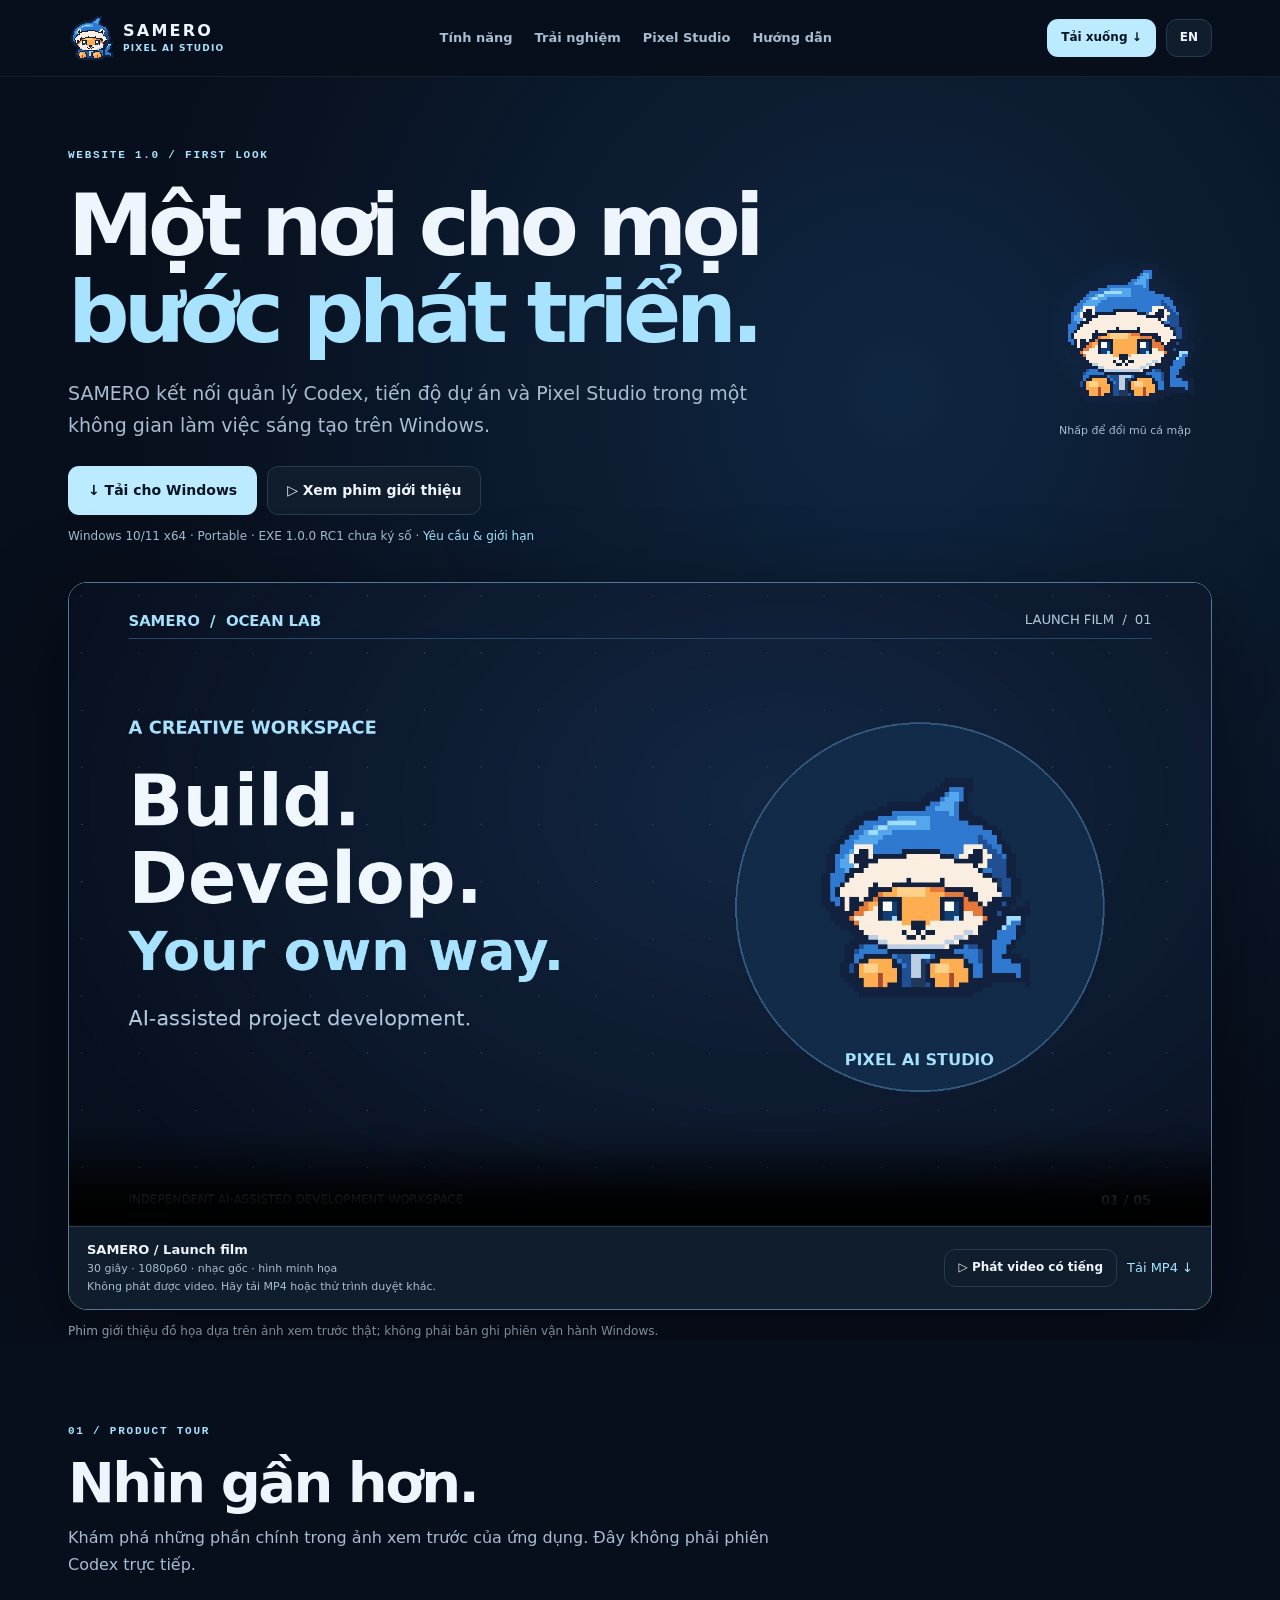
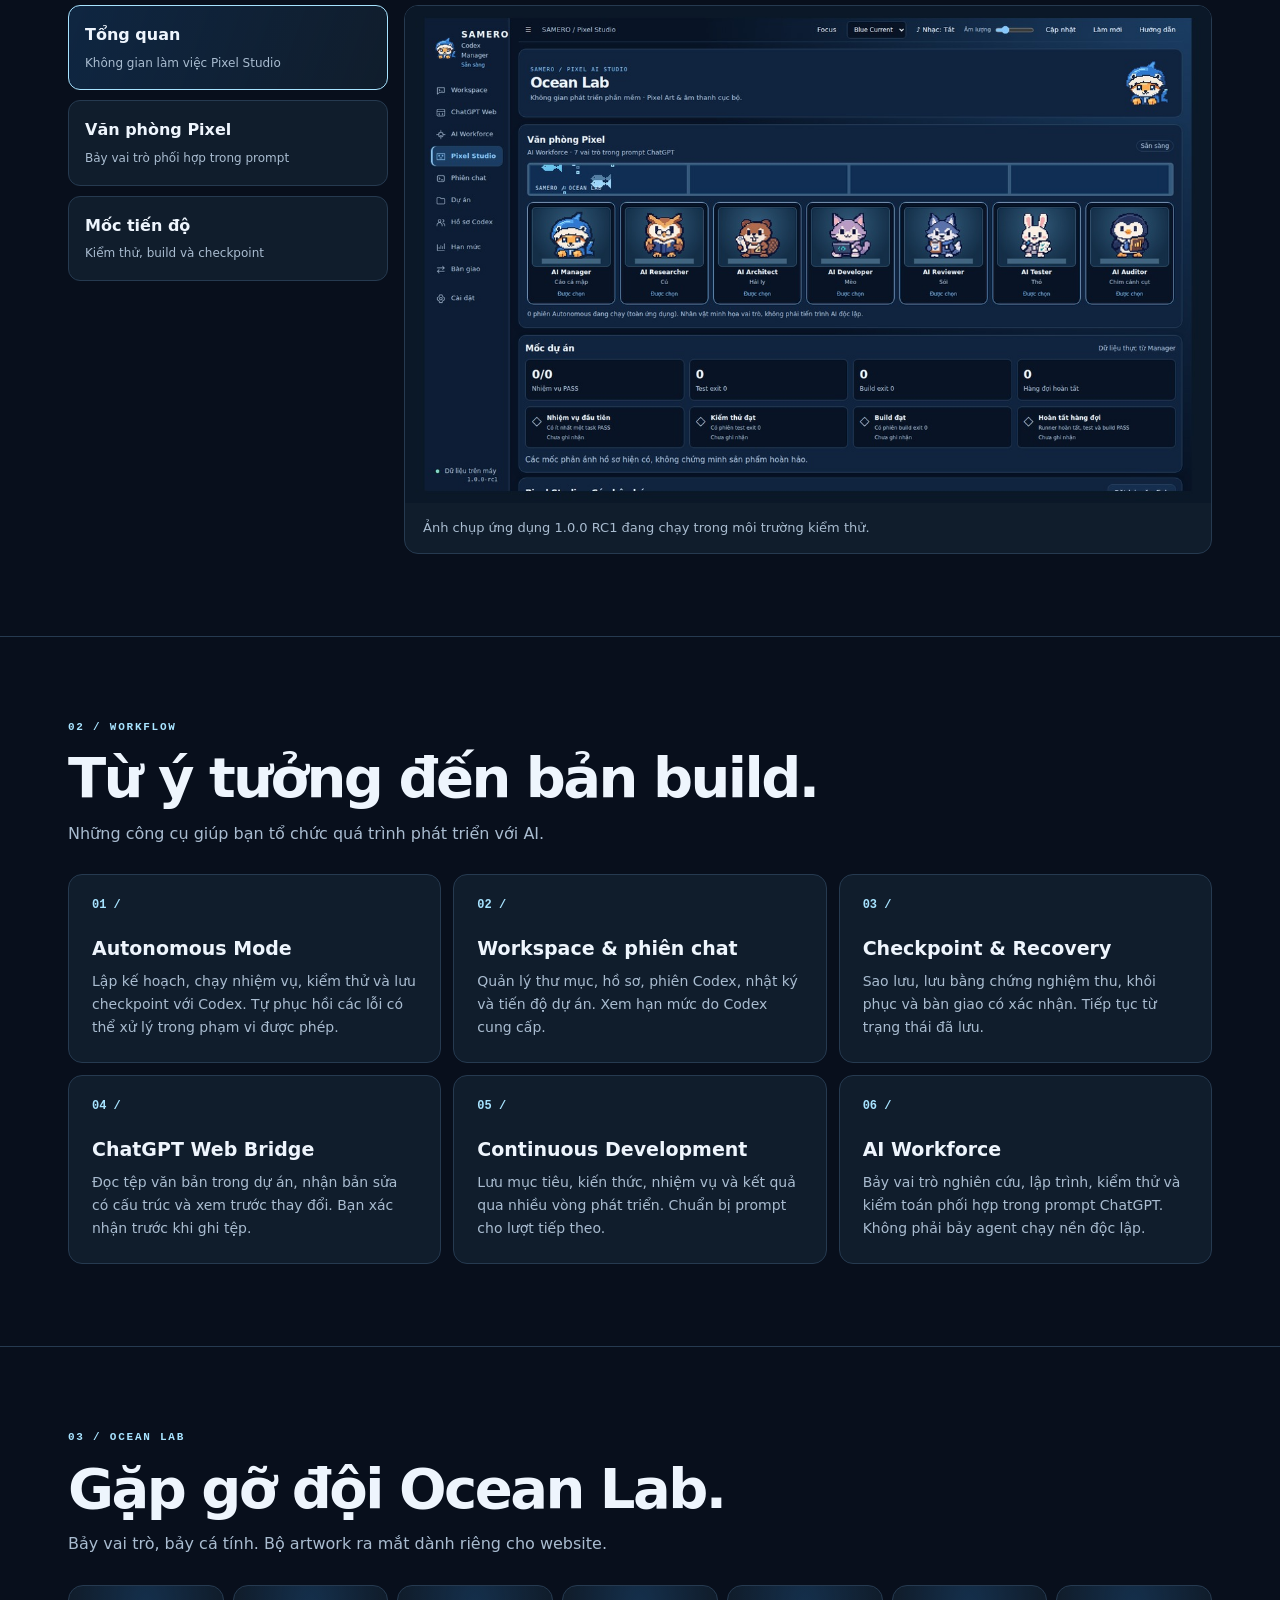
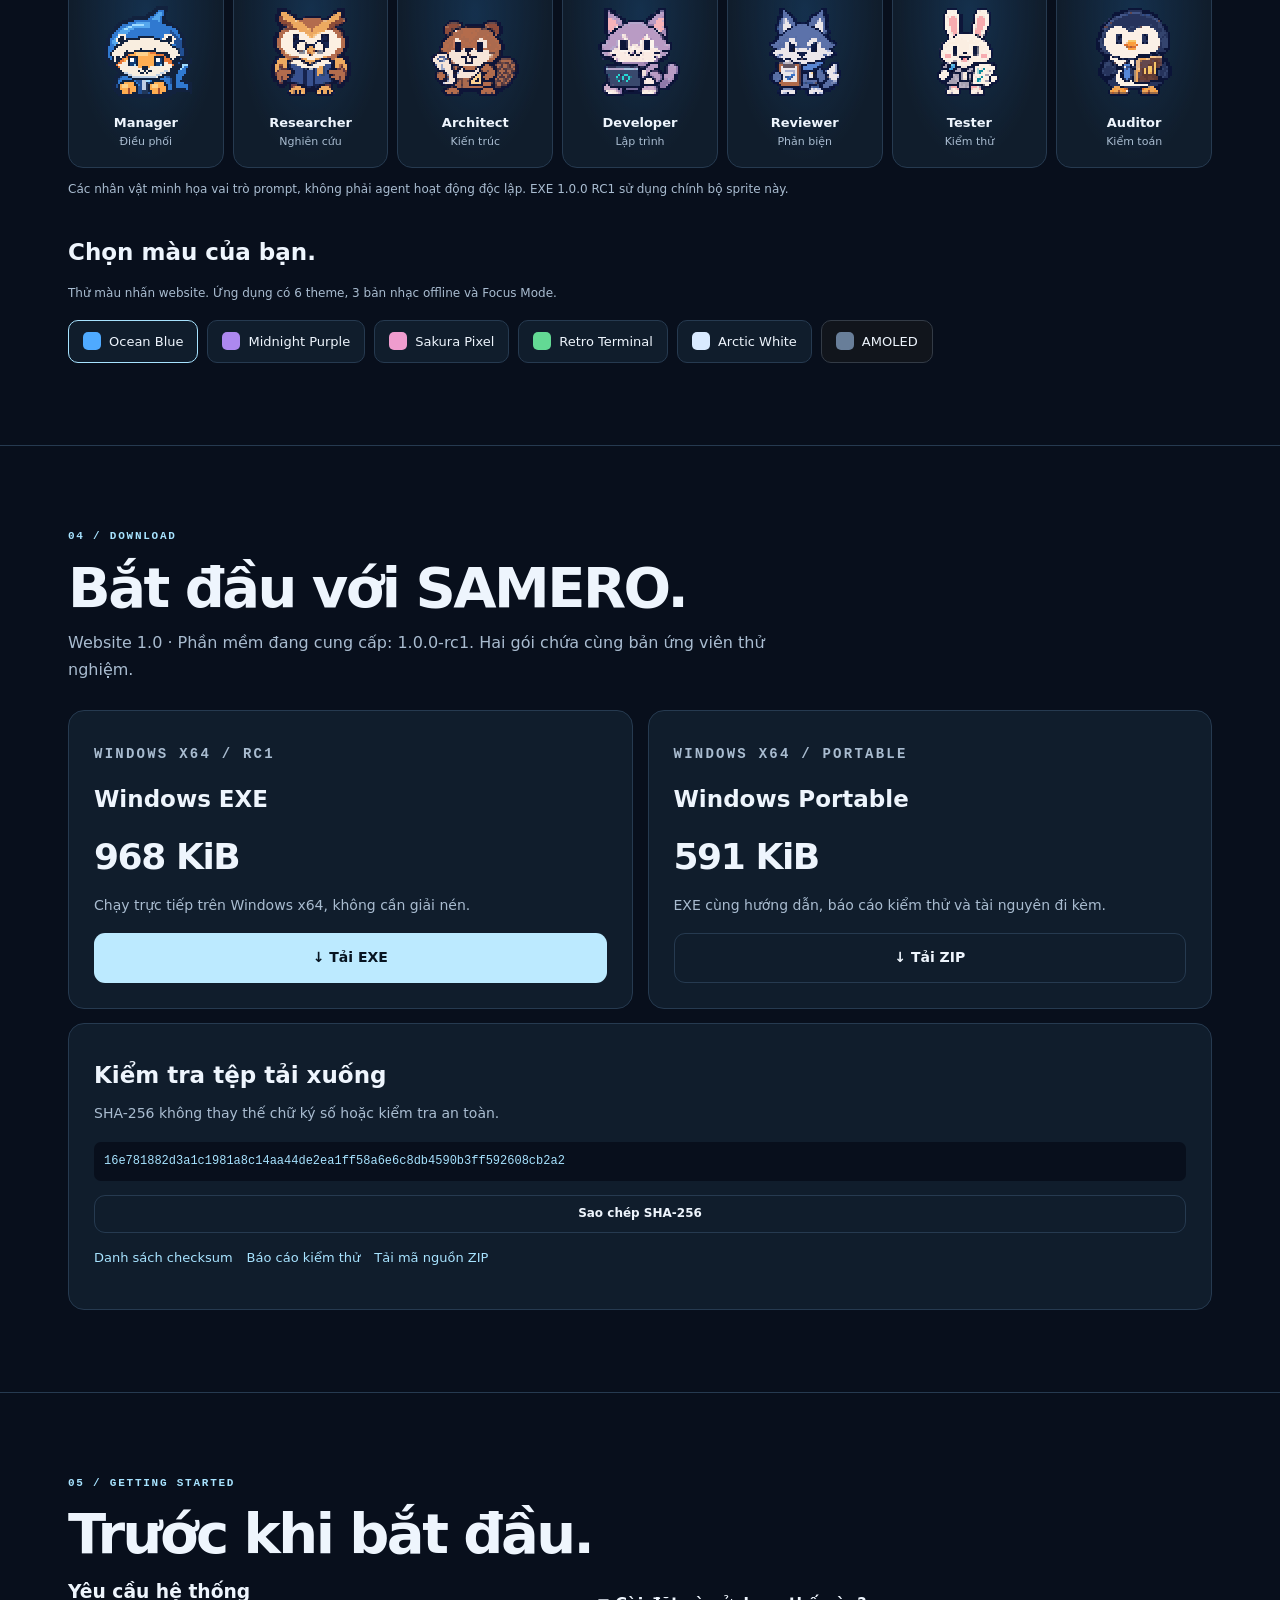
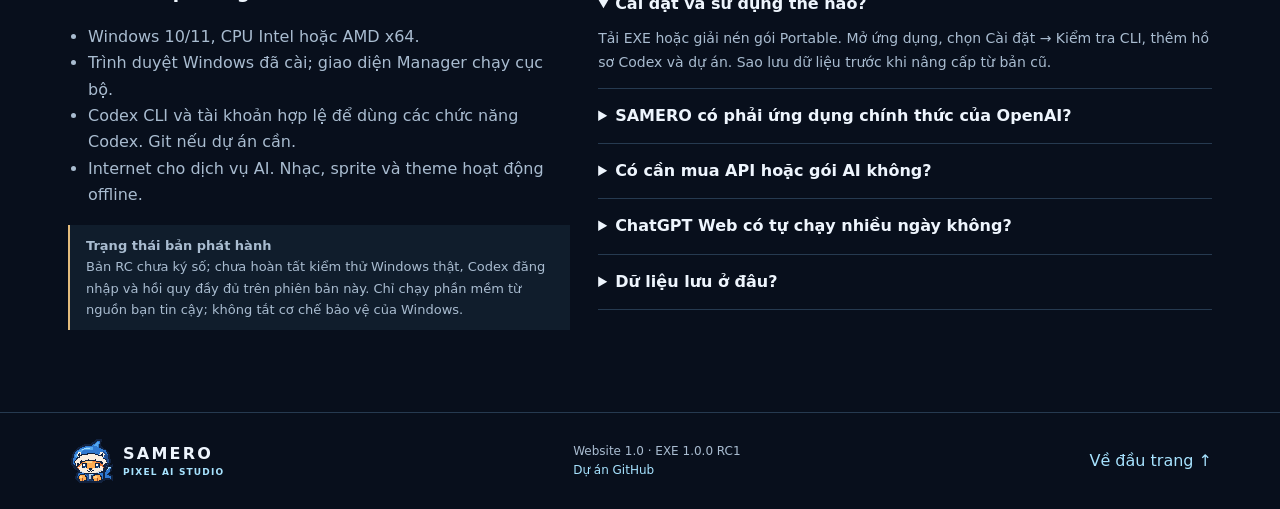
==== commit 48a8bb14: "Release SAMERO 1.0.0 RC1: matching app, source, mascot artwork and website" ====
--- a/index.html
+++ b/index.html
@@ -11,5 +11,5 @@
 <article class="feature"><span class="number">05 /</span><h3>Continuous Development</h3><p>Lưu mục tiêu, kiến thức, nhiệm vụ và kết quả qua nhiều vòng phát triển. Chuẩn bị prompt cho lượt tiếp theo.</p></article>
 <article class="feature"><span class="number">06 /</span><h3>AI Workforce</h3><p>Bảy vai trò nghiên cứu, lập trình, kiểm thử và kiểm toán phối hợp trong prompt ChatGPT. Không phải bảy agent chạy nền độc lập.</p></article></div></div></section>
 <section class="section divider" id="studio"><div class="wrap"><p class="eyebrow">03 / OCEAN LAB</p><h2>Gặp gỡ đội Ocean Lab.</h2><p class="intro">Bảy vai trò, bảy cá tính. Bộ artwork ra mắt dành riêng cho website.</p><div class="team"><div class="role"><img src="assets/brand-1.0-normal.png" width="96" height="96" loading="lazy" alt=""><strong>Manager</strong><small>Điều phối</small></div><div class="role"><img src="assets/crew-1.0-owl.png" width="96" height="96" loading="lazy" alt=""><strong>Researcher</strong><small>Nghiên cứu</small></div><div class="role"><img src="assets/crew-1.0-beaver.png" width="96" height="96" loading="lazy" alt=""><strong>Architect</strong><small>Kiến trúc</small></div><div class="role"><img src="assets/crew-1.0-cat.png" width="96" height="96" loading="lazy" alt=""><strong>Developer</strong><small>Lập trình</small></div><div class="role"><img src="assets/crew-1.0-wolf.png" width="96" height="96" loading="lazy" alt=""><strong>Reviewer</strong><small>Phản biện</small></div><div class="role"><img src="assets/crew-1.0-rabbit.png" width="96" height="96" loading="lazy" alt=""><strong>Tester</strong><small>Kiểm thử</small></div><div class="role"><img src="assets/crew-1.0-penguin.png" width="96" height="96" loading="lazy" alt=""><strong>Auditor</strong><small>Kiểm toán</small></div></div><p class="micro">Các nhân vật minh họa vai trò prompt, không phải agent hoạt động độc lập. EXE 1.0.0 RC1 sử dụng chính bộ sprite này.</p><div class="themes-head"><h3>Chọn màu của bạn.</h3><p class="micro">Thử màu nhấn website. Ứng dụng có 6 theme, 3 bản nhạc offline và Focus Mode.</p><div class="theme-row" role="group" aria-label="Chọn màu của bạn."><button type="button" class="theme" aria-pressed="true" data-theme="ocean"><i style="--swatch:#4faaff"></i>Ocean Blue</button><button type="button" class="theme" aria-pressed="false" data-theme="purple"><i style="--swatch:#ad88ef"></i>Midnight Purple</button><button type="button" class="theme" aria-pressed="false" data-theme="sakura"><i style="--swatch:#ef9cce"></i>Sakura Pixel</button><button type="button" class="theme" aria-pressed="false" data-theme="retro"><i style="--swatch:#63d994"></i>Retro Terminal</button><button type="button" class="theme" aria-pressed="false" data-theme="arctic"><i style="--swatch:#d9eaff"></i>Arctic White</button><button type="button" class="theme" aria-pressed="false" data-theme="amoled"><i style="--swatch:#687e99"></i>AMOLED</button></div></div></div></section>
-<section class="section divider" id="download"><div class="wrap"><p class="eyebrow">04 / DOWNLOAD</p><h2>Bắt đầu với SAMERO.</h2><p class="intro">Website 1.0 · Phần mềm đang cung cấp: 1.0.0-rc1. Hai gói chứa cùng bản ứng viên thử nghiệm.</p><div class="downloads"><article class="card"><p class="eyebrow">WINDOWS X64 / RC1</p><h3>Windows EXE</h3><div class="size">968 KiB</div><p>Chạy trực tiếp trên Windows x64, không cần giải nén.</p><a class="btn primary" download href="downloads/SAMERO-1.0.0-rc1.exe">↓ Tải EXE</a></article><article class="card"><p class="eyebrow">WINDOWS X64 / PORTABLE</p><h3>Windows Portable</h3><div class="size">591 KiB</div><p>EXE cùng hướng dẫn, báo cáo kiểm thử và tài nguyên đi kèm.</p><a class="btn secondary" download href="downloads/SAMERO-1.0.0-rc1-Portable.zip">↓ Tải ZIP</a></article></div><div class="card hash"><h3>Kiểm tra tệp tải xuống</h3><p>SHA-256 không thay thế chữ ký số hoặc kiểm tra an toàn.</p><code id="hash">ab6908c3618c11def323b5c9415152d51a6e4191ea2ab0dac719db87c1a0889a</code><div class="hash-links"><button type="button" id="copy" class="btn secondary compact">Sao chép SHA-256</button><a download href="downloads/SHA256SUMS-1.0.0-rc1.txt">Danh sách checksum</a><a download href="downloads/TEST-RESULTS-1.0.0-rc1.txt">Báo cáo kiểm thử</a><a download href="downloads/SAMERO-1.0.0-rc1-Source.zip">Tải mã nguồn ZIP</a></div><p id="copy-result" role="status"></p></div></div></section>
+<section class="section divider" id="download"><div class="wrap"><p class="eyebrow">04 / DOWNLOAD</p><h2>Bắt đầu với SAMERO.</h2><p class="intro">Website 1.0 · Phần mềm đang cung cấp: 1.0.0-rc1. Hai gói chứa cùng bản ứng viên thử nghiệm.</p><div class="downloads"><article class="card"><p class="eyebrow">WINDOWS X64 / RC1</p><h3>Windows EXE</h3><div class="size">968 KiB</div><p>Chạy trực tiếp trên Windows x64, không cần giải nén.</p><a class="btn primary" download href="downloads/SAMERO-1.0.0-rc1.exe">↓ Tải EXE</a></article><article class="card"><p class="eyebrow">WINDOWS X64 / PORTABLE</p><h3>Windows Portable</h3><div class="size">591 KiB</div><p>EXE cùng hướng dẫn, báo cáo kiểm thử và tài nguyên đi kèm.</p><a class="btn secondary" download href="downloads/SAMERO-1.0.0-rc1-Portable.zip">↓ Tải ZIP</a></article></div><div class="card hash"><h3>Kiểm tra tệp tải xuống</h3><p>SHA-256 không thay thế chữ ký số hoặc kiểm tra an toàn.</p><code id="hash">16e781882d3a1c1981a8c14aa44de2ea1ff58a6e6c8db4590b3ff592608cb2a2</code><div class="hash-links"><button type="button" id="copy" class="btn secondary compact">Sao chép SHA-256</button><a download href="downloads/SHA256SUMS-1.0.0-rc1.txt">Danh sách checksum</a><a download href="downloads/TEST-RESULTS-1.0.0-rc1.txt">Báo cáo kiểm thử</a><a download href="downloads/SAMERO-1.0.0-rc1-Source.zip">Tải mã nguồn ZIP</a></div><p id="copy-result" role="status"></p></div></div></section>
 <section class="section divider" id="faq"><div class="wrap"><p class="eyebrow">05 / GETTING STARTED</p><h2>Trước khi bắt đầu.</h2><div class="faqgrid"><div id="requirements"><h3>Yêu cầu hệ thống</h3><ul><li>Windows 10/11, CPU Intel hoặc AMD x64.</li><li>Trình duyệt Windows đã cài; giao diện Manager chạy cục bộ.</li><li>Codex CLI và tài khoản hợp lệ để dùng các chức năng Codex. Git nếu dự án cần.</li><li>Internet cho dịch vụ AI. Nhạc, sprite và theme hoạt động offline.</li></ul><div class="notice"><strong>Trạng thái bản phát hành</strong><p>Bản RC chưa ký số; chưa hoàn tất kiểm thử Windows thật, Codex đăng nhập và hồi quy đầy đủ trên phiên bản này. Chỉ chạy phần mềm từ nguồn bạn tin cậy; không tắt cơ chế bảo vệ của Windows.</p></div></div><div class="faq"><details open=""><summary>Cài đặt và sử dụng thế nào?</summary><p>Tải EXE hoặc giải nén gói Portable. Mở ứng dụng, chọn Cài đặt → Kiểm tra CLI, thêm hồ sơ Codex và dự án. Sao lưu dữ liệu trước khi nâng cấp từ bản cũ.</p></details><details><summary>SAMERO có phải ứng dụng chính thức của OpenAI?</summary><p>Không. SAMERO là công cụ độc lập dành cho việc tổ chức quy trình sử dụng Codex và ChatGPT; không được trình bày là sản phẩm chính thức của OpenAI.</p></details><details><summary>Có cần mua API hoặc gói AI không?</summary><p>SAMERO không cung cấp quyền truy cập AI hoặc hạn mức bổ sung. Các dịch vụ Codex và ChatGPT tuân theo tài khoản, hạn mức và điều khoản của nhà cung cấp.</p></details><details><summary>ChatGPT Web có tự chạy nhiều ngày không?</summary><p>Local Bridge và Continuous Development hỗ trợ bán tự động: gửi prompt, nhận bản sửa, xác nhận và lưu tiến độ. Chưa tự gửi yêu cầu hoặc vận hành nhiều AI độc lập 24/7. Autonomous Mode dùng Codex App Server và phụ thuộc hạn mức, quyền, kết nối cùng kết quả kiểm thử.</p></details><details><summary>Dữ liệu lưu ở đâu?</summary><p>Metadata Manager lưu cục bộ trong %LOCALAPPDATA%\SAMERO Codex Manager. Lịch sử Codex do CLI quản lý. Dịch vụ AI có thể xử lý nội dung được gửi tới nó. Website giới thiệu này không có biểu mẫu đăng nhập hoặc phân tích theo dõi.</p></details></div></div></div></section></main><footer class="footer"><div class="wrap"><a class="brand" href="#top"><img src="assets/brand-1.0-normal.png" width="46" height="46" alt=""><span>SAMERO<small>PIXEL AI STUDIO</small></span></a><p>Website 1.0 · EXE 1.0.0 RC1<br><a href="https://github.com/rin231126/samero">Dự án GitHub</a></p><a href="#top">Về đầu trang ↑</a></div></footer><script src="site-1.0.0.js" defer></script></body></html>
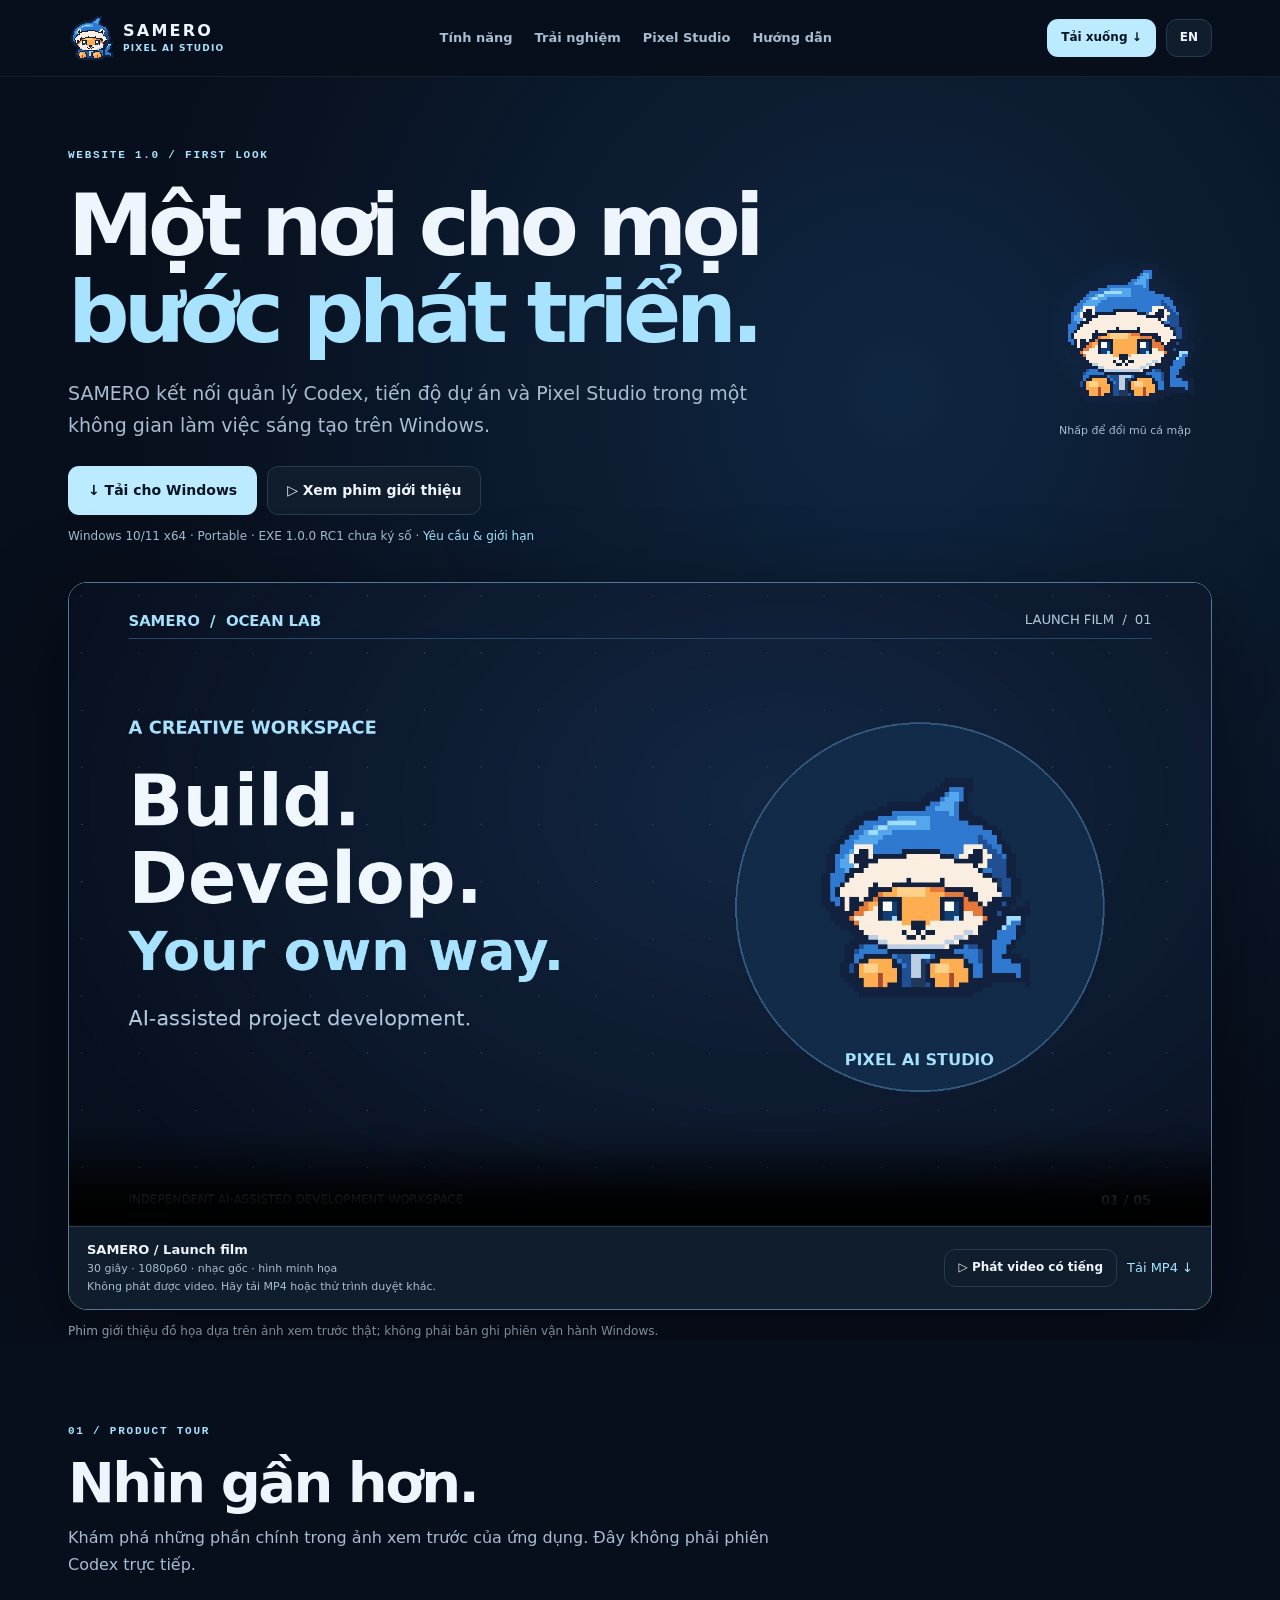
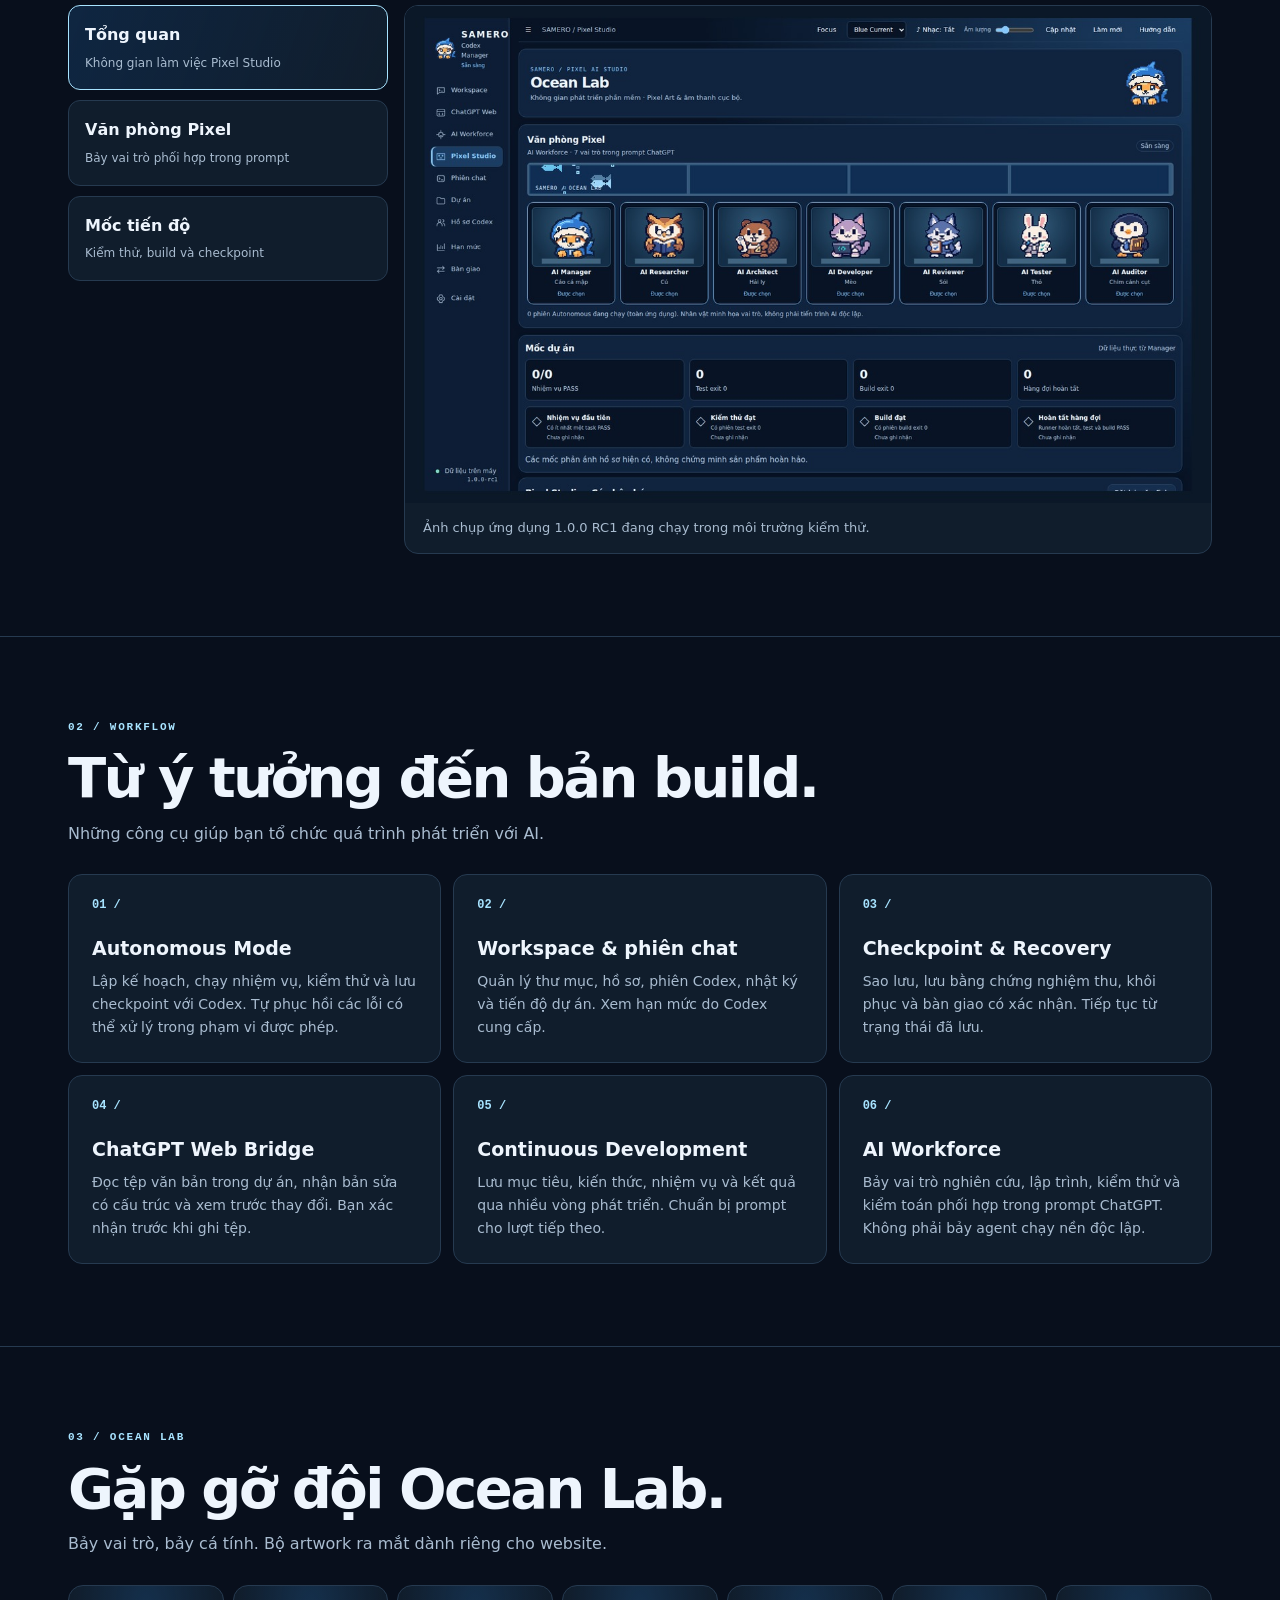
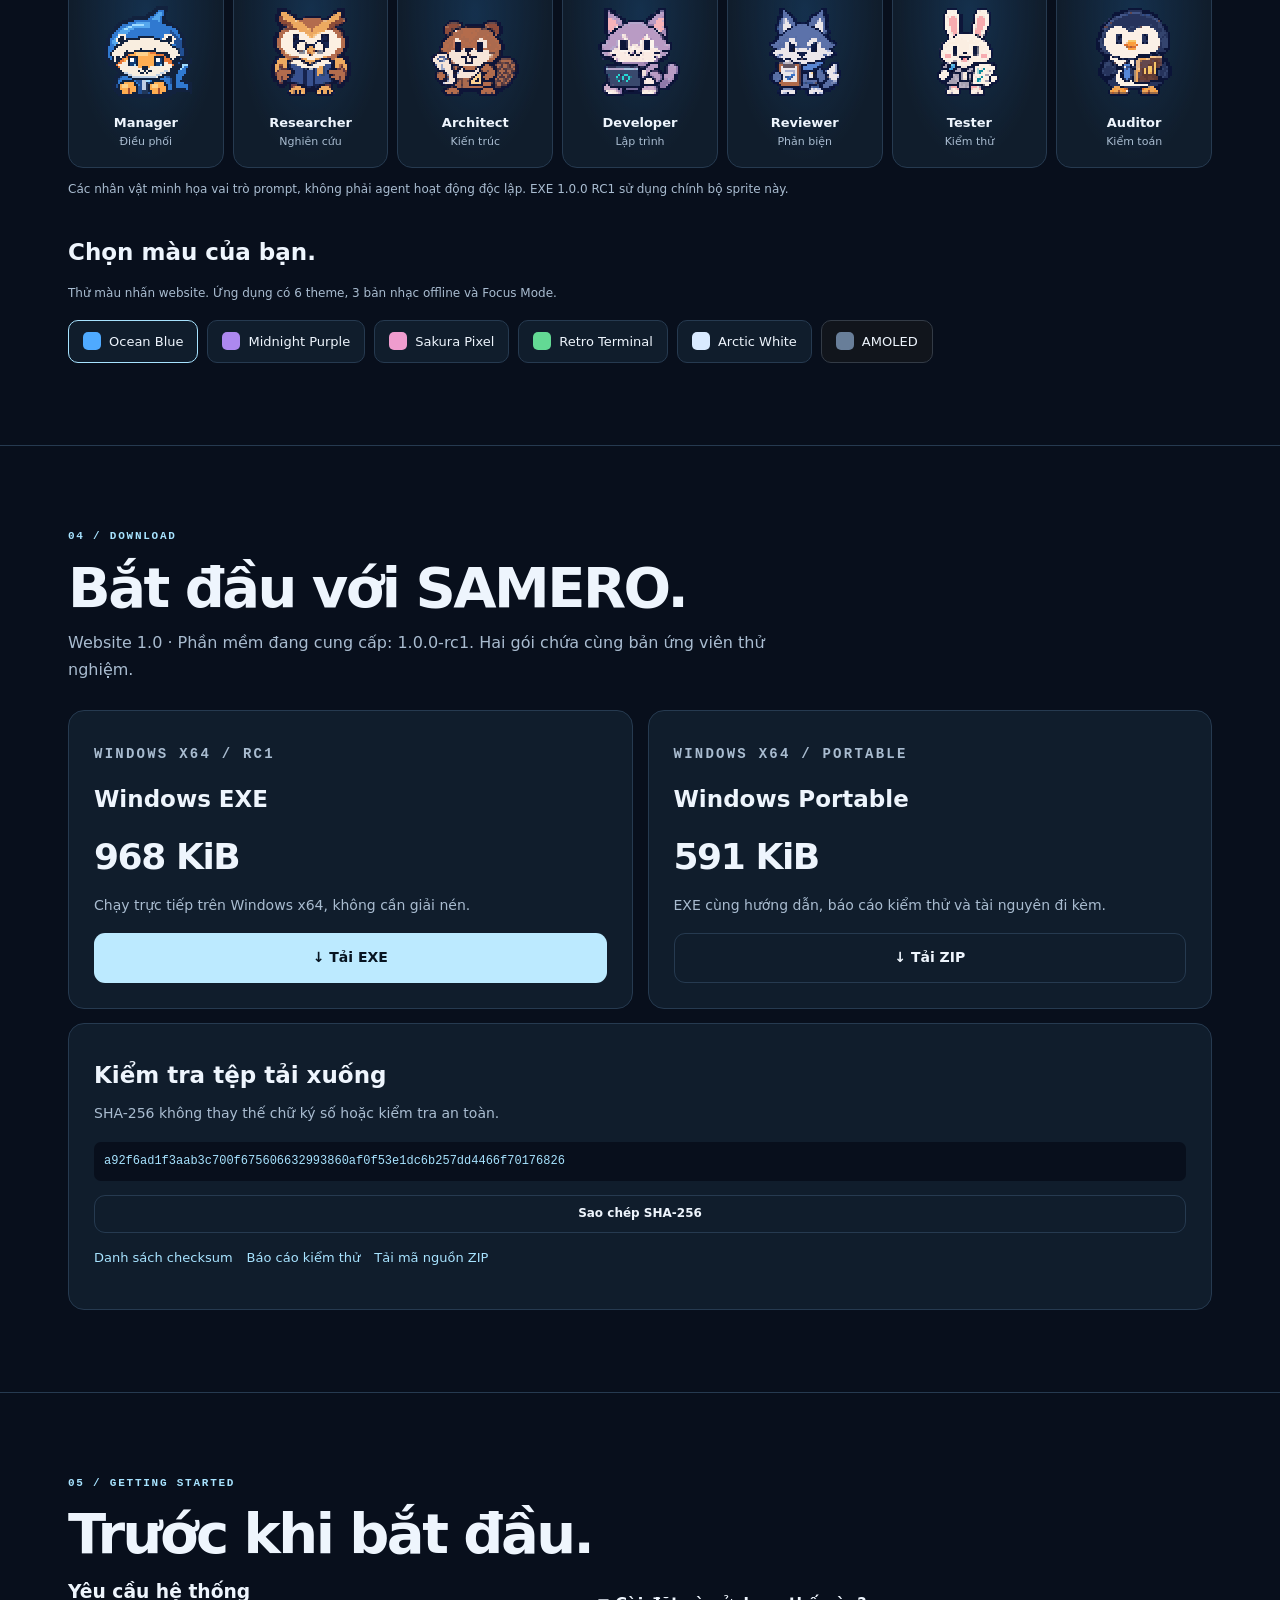
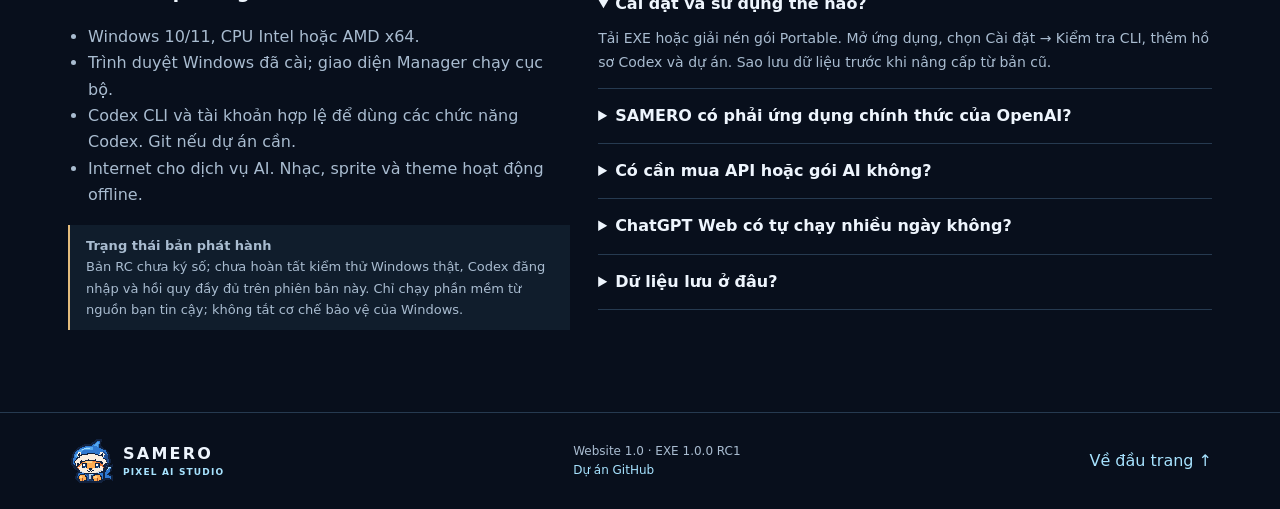
==== commit 935a516a: "Release SAMERO 1.0.0 RC1: matching app, source, mascot artwork and website" ====
--- a/index.html
+++ b/index.html
@@ -11,5 +11,5 @@
 <article class="feature"><span class="number">05 /</span><h3>Continuous Development</h3><p>Lưu mục tiêu, kiến thức, nhiệm vụ và kết quả qua nhiều vòng phát triển. Chuẩn bị prompt cho lượt tiếp theo.</p></article>
 <article class="feature"><span class="number">06 /</span><h3>AI Workforce</h3><p>Bảy vai trò nghiên cứu, lập trình, kiểm thử và kiểm toán phối hợp trong prompt ChatGPT. Không phải bảy agent chạy nền độc lập.</p></article></div></div></section>
 <section class="section divider" id="studio"><div class="wrap"><p class="eyebrow">03 / OCEAN LAB</p><h2>Gặp gỡ đội Ocean Lab.</h2><p class="intro">Bảy vai trò, bảy cá tính. Bộ artwork ra mắt dành riêng cho website.</p><div class="team"><div class="role"><img src="assets/brand-1.0-normal.png" width="96" height="96" loading="lazy" alt=""><strong>Manager</strong><small>Điều phối</small></div><div class="role"><img src="assets/crew-1.0-owl.png" width="96" height="96" loading="lazy" alt=""><strong>Researcher</strong><small>Nghiên cứu</small></div><div class="role"><img src="assets/crew-1.0-beaver.png" width="96" height="96" loading="lazy" alt=""><strong>Architect</strong><small>Kiến trúc</small></div><div class="role"><img src="assets/crew-1.0-cat.png" width="96" height="96" loading="lazy" alt=""><strong>Developer</strong><small>Lập trình</small></div><div class="role"><img src="assets/crew-1.0-wolf.png" width="96" height="96" loading="lazy" alt=""><strong>Reviewer</strong><small>Phản biện</small></div><div class="role"><img src="assets/crew-1.0-rabbit.png" width="96" height="96" loading="lazy" alt=""><strong>Tester</strong><small>Kiểm thử</small></div><div class="role"><img src="assets/crew-1.0-penguin.png" width="96" height="96" loading="lazy" alt=""><strong>Auditor</strong><small>Kiểm toán</small></div></div><p class="micro">Các nhân vật minh họa vai trò prompt, không phải agent hoạt động độc lập. EXE 1.0.0 RC1 sử dụng chính bộ sprite này.</p><div class="themes-head"><h3>Chọn màu của bạn.</h3><p class="micro">Thử màu nhấn website. Ứng dụng có 6 theme, 3 bản nhạc offline và Focus Mode.</p><div class="theme-row" role="group" aria-label="Chọn màu của bạn."><button type="button" class="theme" aria-pressed="true" data-theme="ocean"><i style="--swatch:#4faaff"></i>Ocean Blue</button><button type="button" class="theme" aria-pressed="false" data-theme="purple"><i style="--swatch:#ad88ef"></i>Midnight Purple</button><button type="button" class="theme" aria-pressed="false" data-theme="sakura"><i style="--swatch:#ef9cce"></i>Sakura Pixel</button><button type="button" class="theme" aria-pressed="false" data-theme="retro"><i style="--swatch:#63d994"></i>Retro Terminal</button><button type="button" class="theme" aria-pressed="false" data-theme="arctic"><i style="--swatch:#d9eaff"></i>Arctic White</button><button type="button" class="theme" aria-pressed="false" data-theme="amoled"><i style="--swatch:#687e99"></i>AMOLED</button></div></div></div></section>
-<section class="section divider" id="download"><div class="wrap"><p class="eyebrow">04 / DOWNLOAD</p><h2>Bắt đầu với SAMERO.</h2><p class="intro">Website 1.0 · Phần mềm đang cung cấp: 1.0.0-rc1. Hai gói chứa cùng bản ứng viên thử nghiệm.</p><div class="downloads"><article class="card"><p class="eyebrow">WINDOWS X64 / RC1</p><h3>Windows EXE</h3><div class="size">968 KiB</div><p>Chạy trực tiếp trên Windows x64, không cần giải nén.</p><a class="btn primary" download href="downloads/SAMERO-1.0.0-rc1.exe">↓ Tải EXE</a></article><article class="card"><p class="eyebrow">WINDOWS X64 / PORTABLE</p><h3>Windows Portable</h3><div class="size">591 KiB</div><p>EXE cùng hướng dẫn, báo cáo kiểm thử và tài nguyên đi kèm.</p><a class="btn secondary" download href="downloads/SAMERO-1.0.0-rc1-Portable.zip">↓ Tải ZIP</a></article></div><div class="card hash"><h3>Kiểm tra tệp tải xuống</h3><p>SHA-256 không thay thế chữ ký số hoặc kiểm tra an toàn.</p><code id="hash">16e781882d3a1c1981a8c14aa44de2ea1ff58a6e6c8db4590b3ff592608cb2a2</code><div class="hash-links"><button type="button" id="copy" class="btn secondary compact">Sao chép SHA-256</button><a download href="downloads/SHA256SUMS-1.0.0-rc1.txt">Danh sách checksum</a><a download href="downloads/TEST-RESULTS-1.0.0-rc1.txt">Báo cáo kiểm thử</a><a download href="downloads/SAMERO-1.0.0-rc1-Source.zip">Tải mã nguồn ZIP</a></div><p id="copy-result" role="status"></p></div></div></section>
+<section class="section divider" id="download"><div class="wrap"><p class="eyebrow">04 / DOWNLOAD</p><h2>Bắt đầu với SAMERO.</h2><p class="intro">Website 1.0 · Phần mềm đang cung cấp: 1.0.0-rc1. Hai gói chứa cùng bản ứng viên thử nghiệm.</p><div class="downloads"><article class="card"><p class="eyebrow">WINDOWS X64 / RC1</p><h3>Windows EXE</h3><div class="size">968 KiB</div><p>Chạy trực tiếp trên Windows x64, không cần giải nén.</p><a class="btn primary" download href="downloads/SAMERO-1.0.0-rc1.exe">↓ Tải EXE</a></article><article class="card"><p class="eyebrow">WINDOWS X64 / PORTABLE</p><h3>Windows Portable</h3><div class="size">591 KiB</div><p>EXE cùng hướng dẫn, báo cáo kiểm thử và tài nguyên đi kèm.</p><a class="btn secondary" download href="downloads/SAMERO-1.0.0-rc1-Portable.zip">↓ Tải ZIP</a></article></div><div class="card hash"><h3>Kiểm tra tệp tải xuống</h3><p>SHA-256 không thay thế chữ ký số hoặc kiểm tra an toàn.</p><code id="hash">a92f6ad1f3aab3c700f675606632993860af0f53e1dc6b257dd4466f70176826</code><div class="hash-links"><button type="button" id="copy" class="btn secondary compact">Sao chép SHA-256</button><a download href="downloads/SHA256SUMS-1.0.0-rc1.txt">Danh sách checksum</a><a download href="downloads/TEST-RESULTS-1.0.0-rc1.txt">Báo cáo kiểm thử</a><a download href="downloads/SAMERO-1.0.0-rc1-Source.zip">Tải mã nguồn ZIP</a></div><p id="copy-result" role="status"></p></div></div></section>
 <section class="section divider" id="faq"><div class="wrap"><p class="eyebrow">05 / GETTING STARTED</p><h2>Trước khi bắt đầu.</h2><div class="faqgrid"><div id="requirements"><h3>Yêu cầu hệ thống</h3><ul><li>Windows 10/11, CPU Intel hoặc AMD x64.</li><li>Trình duyệt Windows đã cài; giao diện Manager chạy cục bộ.</li><li>Codex CLI và tài khoản hợp lệ để dùng các chức năng Codex. Git nếu dự án cần.</li><li>Internet cho dịch vụ AI. Nhạc, sprite và theme hoạt động offline.</li></ul><div class="notice"><strong>Trạng thái bản phát hành</strong><p>Bản RC chưa ký số; chưa hoàn tất kiểm thử Windows thật, Codex đăng nhập và hồi quy đầy đủ trên phiên bản này. Chỉ chạy phần mềm từ nguồn bạn tin cậy; không tắt cơ chế bảo vệ của Windows.</p></div></div><div class="faq"><details open=""><summary>Cài đặt và sử dụng thế nào?</summary><p>Tải EXE hoặc giải nén gói Portable. Mở ứng dụng, chọn Cài đặt → Kiểm tra CLI, thêm hồ sơ Codex và dự án. Sao lưu dữ liệu trước khi nâng cấp từ bản cũ.</p></details><details><summary>SAMERO có phải ứng dụng chính thức của OpenAI?</summary><p>Không. SAMERO là công cụ độc lập dành cho việc tổ chức quy trình sử dụng Codex và ChatGPT; không được trình bày là sản phẩm chính thức của OpenAI.</p></details><details><summary>Có cần mua API hoặc gói AI không?</summary><p>SAMERO không cung cấp quyền truy cập AI hoặc hạn mức bổ sung. Các dịch vụ Codex và ChatGPT tuân theo tài khoản, hạn mức và điều khoản của nhà cung cấp.</p></details><details><summary>ChatGPT Web có tự chạy nhiều ngày không?</summary><p>Local Bridge và Continuous Development hỗ trợ bán tự động: gửi prompt, nhận bản sửa, xác nhận và lưu tiến độ. Chưa tự gửi yêu cầu hoặc vận hành nhiều AI độc lập 24/7. Autonomous Mode dùng Codex App Server và phụ thuộc hạn mức, quyền, kết nối cùng kết quả kiểm thử.</p></details><details><summary>Dữ liệu lưu ở đâu?</summary><p>Metadata Manager lưu cục bộ trong %LOCALAPPDATA%\SAMERO Codex Manager. Lịch sử Codex do CLI quản lý. Dịch vụ AI có thể xử lý nội dung được gửi tới nó. Website giới thiệu này không có biểu mẫu đăng nhập hoặc phân tích theo dõi.</p></details></div></div></div></section></main><footer class="footer"><div class="wrap"><a class="brand" href="#top"><img src="assets/brand-1.0-normal.png" width="46" height="46" alt=""><span>SAMERO<small>PIXEL AI STUDIO</small></span></a><p>Website 1.0 · EXE 1.0.0 RC1<br><a href="https://github.com/rin231126/samero">Dự án GitHub</a></p><a href="#top">Về đầu trang ↑</a></div></footer><script src="site-1.0.0.js" defer></script></body></html>
